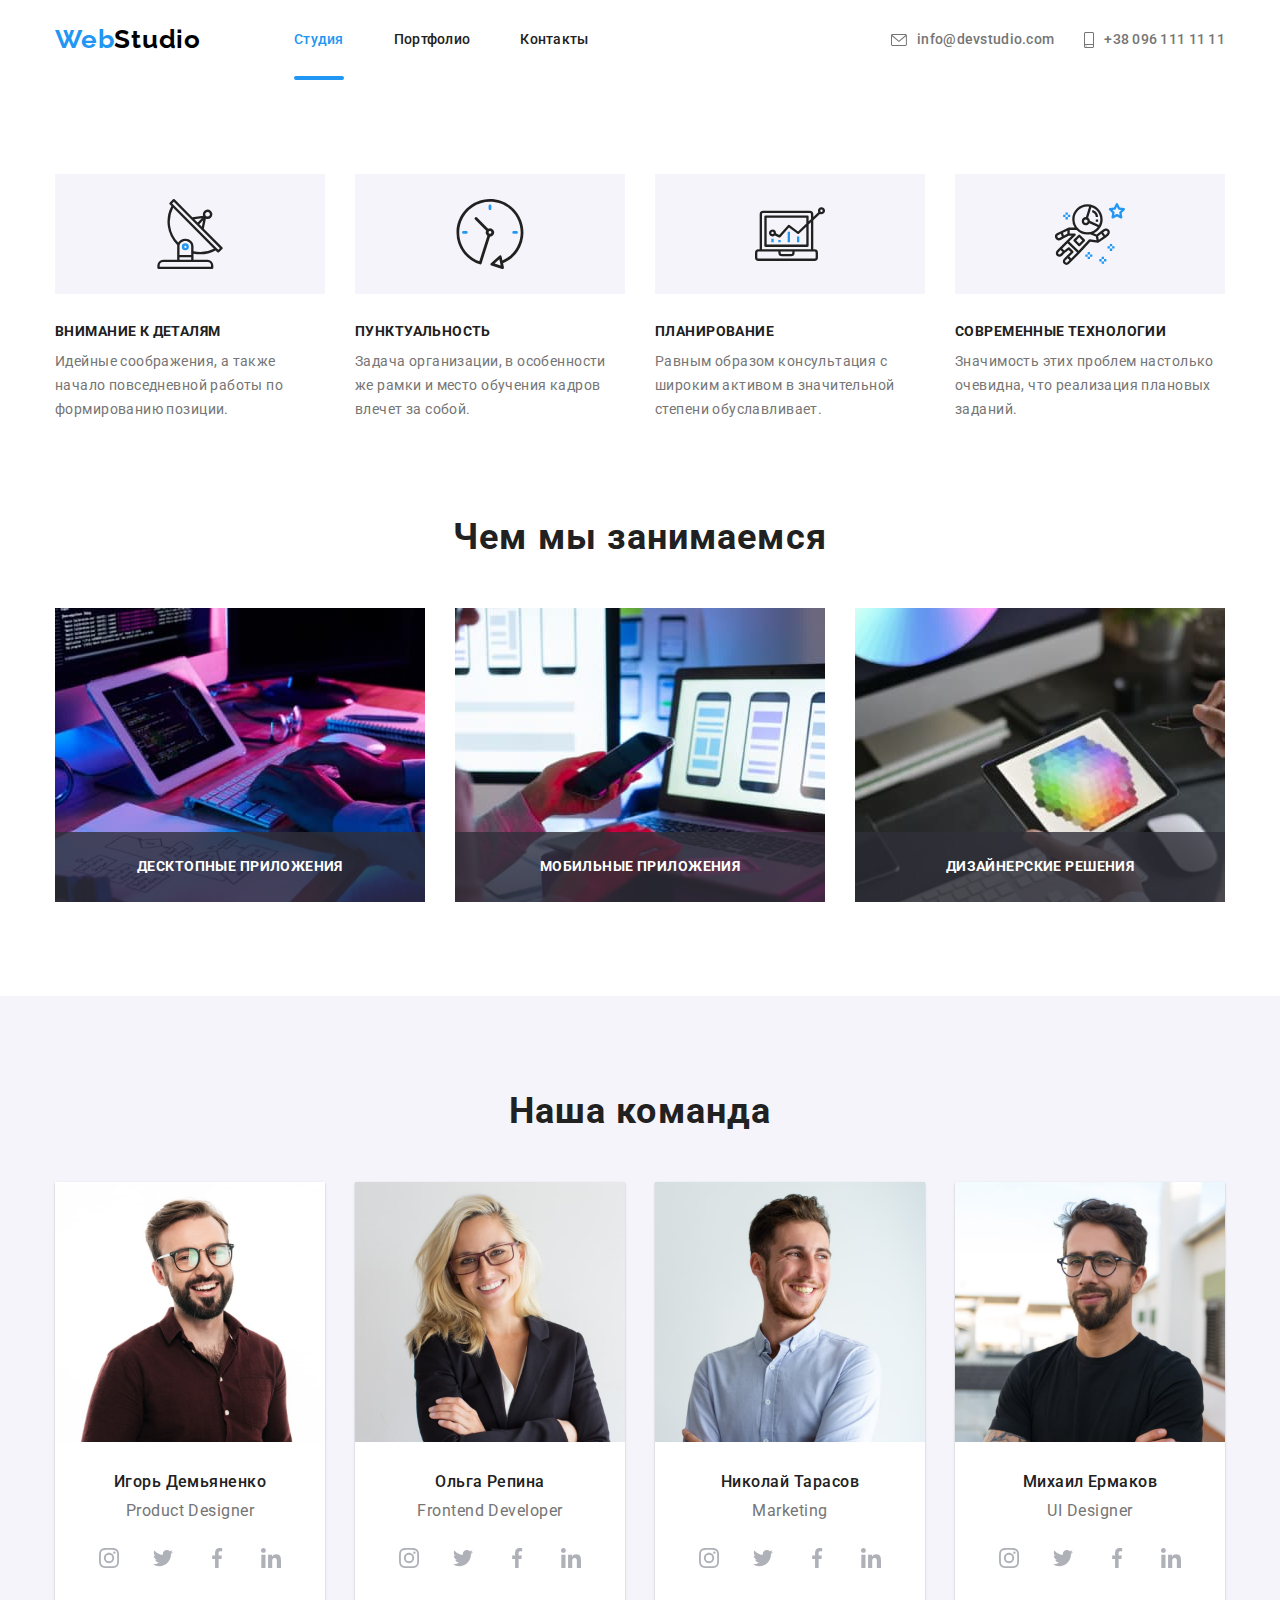
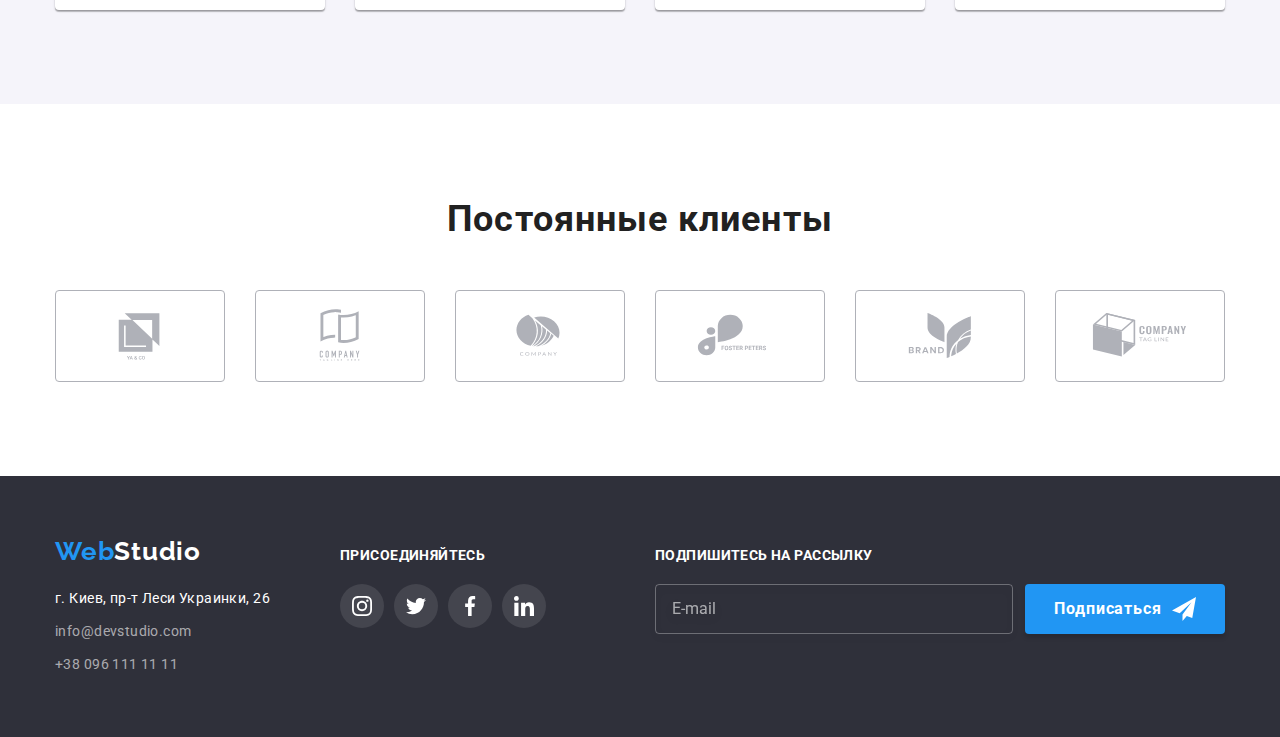
==== index.html @ 06e46ac7 "Створює адаптивну версту для секції portfolio" ====
<!DOCTYPE html>
<html lang="ru">
	<head>
		<meta charset="UTF-8" />
		<meta http-equiv="X-UA-Compatible" content="IE=edge" />
		<meta name="viewport" content="width=device-width, initial-scale=1.0" />
		<title lang="en">Web Studio</title>
		<!-- Fonts -->
		<link rel="preconnect" href="https://fonts.googleapis.com" />
		<link rel="preconnect" href="https://fonts.gstatic.com" crossorigin />
		<link
			href="https://fonts.googleapis.com/css2?family=Raleway:wght@700&family=Roboto:wght@400;500;700;900&display=swap"
			rel="stylesheet"
		/>
		<!-- Modern-normalize-->
		<link
			rel="stylesheet"
			href="https://cdnjs.cloudflare.com/ajax/libs/modern-normalize/1.1.0/modern-normalize.min.css"
		/>
		<!-- Styles -->
		<link rel="stylesheet" href="./css/styles.css" />
		<link rel="stylesheet" href="./css/main.min.css" />
	</head>

	<body>
		<!--Cекція хедер-->
		<header class="header">
			<div class="header__container container">
				<nav class="nav">
					<a class="header__logo logo link" lang="en" href="./index.html"
						>Web<span class="logo__logo-part">Studio</span></a
					>

					<ul class="nav__list list">
						<li class="nav__item"><a class="nav__link link nav__link--current" href="./index.html">Студия</a></li>
						<li class="nav__item"><a class="nav__link link" href="./portfolio.html">Портфолио</a></li>
						<li class="nav__item"><a class="nav__link link" href="#">Контакты</a></li>
					</ul>
				</nav>

				<ul class="header__contact contact list">
					<li class="contact__item">
						<a class="contact__link link" href="mailto:info@devstudio.com">
							<svg class="contact__icon" width="16px" height="12px">
								<use href="./images/icons.svg#envelope"></use>
							</svg>
							info@devstudio.com</a
						>
					</li>
					<li class="contact__item"
						><a class="contact__link link" href="tel:+380961111111">
							<svg class="contact__icon" width="10px" height="16px">
								<use href="./images/icons.svg#smartphone"></use>
							</svg>
							+38 096 111 11 11</a
						></li
					>
				</ul>
			</div>
		</header>

		<!--Cекція унікального контенту на сторінці-->
		<main>
			<!--Cекція герой-->
			<!-- <section class="hero">
				<div class="container">
					<h1 class="hero__title">
						Эффективные решения <br />
						для вашего бизнеса
					</h1>
					<button class="button button--interactive" type="button" data-modal-open>Заказать услугу</button>
				</div>
			</section> -->

			<!--Cекція переваги компанії-->
			<section class="benefits">
				<div class="container">
					<h2 class="visually-hidden">Преимущества компании</h2>
					<ul class="benefits__list list">
						<li class="benefits__item">
							<div class="benefits__pic">
								<svg class="benefits__icon" width="70px" height="70px">
									<use href="./images/icons.svg#antenna"></use>
								</svg>
							</div>
							<h3 class="benefits__subtitle subtitle">Внимание к деталям</h3>
							<p class="benefits__desc">
								Идейные соображения, а также начало повседневной работы по формированию позиции.
							</p>
						</li>
						<li class="benefits__item">
							<div class="benefits__pic">
								<svg class="benefits__icon" width="70px" height="70px">
									<use href="./images/icons.svg#clock"></use>
								</svg>
							</div>
							<h3 class="benefits__subtitle subtitle">Пунктуальность</h3>
							<p class="benefits__desc">
								Задача организации, в особенности же рамки и место обучения кадров влечет за собой.
							</p>
						</li>
						<li class="benefits__item">
							<div class="benefits__pic">
								<svg class="benefits__icon" width="70px" height="70px">
									<use href="./images/icons.svg#diagram"></use>
								</svg>
							</div>
							<h3 class="benefits__subtitle subtitle">Планирование</h3>
							<p class="benefits__desc">
								Равным образом консультация с широким активом в значительной степени обуславливает.
							</p>
						</li>
						<li class="benefits__item">
							<div class="benefits__pic">
								<svg class="benefits__icon" width="70px" height="70px">
									<use href="./images/icons.svg#astronaut"></use>
								</svg>
							</div>
							<h3 class="benefits__subtitle subtitle">Современные технологии</h3>
							<p class="benefits__desc">
								Значимость этих проблем настолько очевидна, что реализация плановых заданий.
							</p>
						</li>
					</ul>
				</div>
			</section>

			<!-- Ceкція work -->
			<section class="work">
				<div class="container">
					<h2 class="work__title">Чем мы занимаемся</h2>
					<ul class="work__list list">
						<li class="work__item">
							<img class="work__icon" src="./images/work-1.jpg" alt="Процесс написания кода" width="370" height="294" />
							<p class="work__subtitle subtitle subtitle--inverse subtitle--centered">Десктопные приложения</p>
						</li>
						<li class="work__item">
							<img
								class="work__icon"
								src="./images/work-2.jpg"
								alt="Работа с дизайном сайта для мобильной версии"
								width="370"
								height="294"
							/>
							<p class="work__subtitle subtitle subtitle--inverse subtitle--centered">Мобильные приложения</p>
						</li>
						<li class="work__item">
							<img class="work__icon" src="./images/work-3.jpg" alt="Работа с цветом" width="370" height="294" />
							<p class="work__subtitle subtitle subtitle--inverse subtitle--centered">Дизайнерские решения</p>
						</li>
					</ul>
				</div>
			</section>

			<!-- Ceкція team -->
			<section class="team">
				<div class="container">
					<h2 class="team__title">Наша команда</h2>
					<ul class="team__list card-set list">
						<li class="team__item card-set__item item">
							<img class="team__image" src="./images/team-1.jpg" alt="Игорь Демьяненко" width="270" height="260" />
							<div class="team__box">
								<h3 class="team__subtitle">Игорь Демьяненко</h3>
								<p class="team__position" lang="en">Product Designer</p>
								<ul class="socials list">
									<li class="socials__item">
										<a class="socials__link" href="#" aria-label="instagram-link">
											<svg class="socials__icon" width="20px" height="20px">
												<use href="./images/icons.svg#instagram"></use>
											</svg>
										</a>
									</li>
									<li class="socials__item"
										><a class="socials__link" href="#" aria-label="twitter-link">
											<svg class="socials__icon" width="20px" height="20px">
												<use href="./images/icons.svg#twitter"></use></svg
										></a>
									</li>
									<li class="socials__item">
										<a class="socials__link" href="#" aria-label="facebook-link"
											><svg class="socials__icon" width="20px" height="20px">
												<use href="./images/icons.svg#facebook"></use></svg
										></a>
									</li>
									<li class="socials__item">
										<a class="socials__link" href="#" aria-label="linkedin-link"
											><svg class="socials__icon" width="20px" height="20px">
												<use href="./images/icons.svg#linkedin"></use></svg
										></a>
									</li>
								</ul>
							</div>
						</li>
						<li class="team__item card-set__item item">
							<img class="team__image" src="./images/team-2.jpg" alt="Ольга Репина" width="270" height="260" />
							<div class="team__box">
								<h3 class="team__subtitle">Ольга Репина</h3>
								<p class="team__position" lang="en">Frontend Developer</p>
								<ul class="socials list">
									<li class="socials__item">
										<a class="socials__link" href="#" aria-label="instagram-link">
											<svg class="socials__icon" width="20px" height="20px">
												<use href="./images/icons.svg#instagram"></use>
											</svg>
										</a>
									</li>
									<li class="socials__item"
										><a class="socials__link" href="#" aria-label="twitter-link">
											<svg class="socials__icon" width="20px" height="20px">
												<use href="./images/icons.svg#twitter"></use></svg
										></a>
									</li>
									<li class="socials__item">
										<a class="socials__link" href="#" aria-label="facebook-link"
											><svg class="socials__icon" width="20px" height="20px">
												<use href="./images/icons.svg#facebook"></use></svg
										></a>
									</li>
									<li class="socials__item">
										<a class="socials__link" href="#" aria-label="linkedin-link"
											><svg class="socials__icon" width="20px" height="20px">
												<use href="./images/icons.svg#linkedin"></use></svg
										></a>
									</li>
								</ul>
							</div>
						</li>
						<li class="team__item card-set__item item">
							<img class="team__image" src="./images/team-3.jpg" alt="Николай Тарасов" width="270" height="260" />
							<div class="team__box">
								<h3 class="team__subtitle">Николай Тарасов</h3>
								<p class="team__position" lang="en">Marketing</p>
								<ul class="socials list">
									<li class="socials__item">
										<a class="socials__link" href="#" aria-label="instagram-link">
											<svg class="socials__icon" width="20px" height="20px">
												<use href="./images/icons.svg#instagram"></use>
											</svg>
										</a>
									</li>
									<li class="socials__item"
										><a class="socials__link" href="#" aria-label="twitter-link">
											<svg class="socials__icon" width="20px" height="20px">
												<use href="./images/icons.svg#twitter"></use></svg
										></a>
									</li>
									<li class="socials__item">
										<a class="socials__link" href="#" aria-label="facebook-link"
											><svg class="socials__icon" width="20px" height="20px">
												<use href="./images/icons.svg#facebook"></use></svg
										></a>
									</li>
									<li class="socials__item">
										<a class="socials__link" href="#" aria-label="linkedin-link"
											><svg class="socials__icon" width="20px" height="20px">
												<use href="./images/icons.svg#linkedin"></use></svg
										></a>
									</li>
								</ul>
							</div>
						</li>
						<li class="team__item card-set__item item">
							<img class="team__image" src="./images/team-4.jpg" alt="Михаил Ермаков" width="270" height="260" />
							<div class="team__box">
								<h3 class="team__subtitle">Михаил Ермаков</h3>
								<p class="team__position" lang="en">UI Designer</p>
								<ul class="socials list">
									<li class="socials__item">
										<a class="socials__link" href="#" aria-label="instagram-link">
											<svg class="socials__icon" width="20px" height="20px">
												<use href="./images/icons.svg#instagram"></use>
											</svg>
										</a>
									</li>
									<li class="socials__item"
										><a class="socials__link" href="#" aria-label="twitter-link">
											<svg class="socials__icon" width="20px" height="20px">
												<use href="./images/icons.svg#twitter"></use></svg
										></a>
									</li>
									<li class="socials__item">
										<a class="socials__link" href="#" aria-label="facebook-link"
											><svg class="socials__icon" width="20px" height="20px">
												<use href="./images/icons.svg#facebook"></use></svg
										></a>
									</li>
									<li class="socials__item">
										<a class="socials__link" href="#" aria-label="linkedin-link"
											><svg class="socials__icon" width="20px" height="20px">
												<use href="./images/icons.svg#linkedin"></use></svg
										></a>
									</li>
								</ul>
							</div>
						</li>
					</ul>
				</div>
			</section>

			<!-- Секція clients -->
			<section class="clients">
				<div class="container">
					<h2 class="clients__title">Постоянные клиенты</h2>
					<ul class="clients__list card-set list">
						<li class="clients__item card-set__item item"
							><a class="clients__link link" href="#"
								><svg class="clients__icon" width="106px" height="60px">
									<use href="./images/icons.svg#logo-1"></use></svg></a
						></li>
						<li class="clients__item card-set__item item"
							><a class="clients__link link" href="#"
								><svg class="clients__icon" width="106px" height="60px">
									<use href="./images/icons.svg#logo-2"></use></svg></a
						></li>
						<li class="clients__item card-set__item item"
							><a class="clients__link link" href="#"
								><svg class="clients__icon" width="106px" height="60px">
									<use href="./images/icons.svg#logo-3"></use></svg></a
						></li>
						<li class="clients__item card-set__item item"
							><a class="clients__link link" href="#"
								><svg class="clients__icon" width="106px" height="60px">
									<use href="./images/icons.svg#logo-4"></use></svg></a
						></li>
						<li class="clients__item card-set__item item"
							><a class="clients__link link" href="#"
								><svg class="clients__icon" width="106px" height="60px">
									<use href="./images/icons.svg#logo-5"></use></svg></a
						></li>
						<li class="clients__item card-set__item item"
							><a class="clients__link link" href="#"
								><svg class="clients__icon" width="106px" height="60px">
									<use href="./images/icons.svg#logo-6"></use></svg></a
						></li>
					</ul>
				</div>
			</section>
		</main>

		<!-- Cекція футер-->
		<footer class="footer">
			<div class="footer__container container">
				<div class="footer__wrapper">
					<div class="fotter__adress-block">
						<a class="footer__logo logo link" lang="en" href="./index.html"
							>Web<span class="logo__logo-part logo__logo-part--inverse">Studio</span></a
						>
						<address class="address">
							<ul class="address__list list">
								<li class="address__item">
									<a
										class="address__link address__link--lighter-color link"
										href="https://goo.gl/maps/EDcTi23JJFDcdNwB6"
										target="_blank"
										rel="noopener norefferer "
									>
										г. Киев, пр-т Леси Украинки, 26
									</a>
								</li>
								<li class="address__item">
									<a class="address__link link" href="mailto:info@devstudio.com">info@devstudio.com</a>
								</li>
								<li class="address__item">
									<a class="address__link link" href="tel:+380961111111">+38 096 111 11 11</a>
								</li>
							</ul>
						</address>
					</div>
					<div class="footer__socials-block">
						<strong class="footer__subtitle subtitle subtitle--inverse">Присоединяйтесь</strong>
						<ul class="socials list">
							<li class="socials__item">
								<a class="socials__link socials__link--dark-theme" href="#" aria-label="instagram-link">
									<svg class="socials__icon" width="20px" height="20px">
										<use href="./images/icons.svg#instagram"></use>
									</svg>
								</a>
							</li>
							<li class="socials__item">
								<a class="socials__link socials__link--dark-theme" href="#" aria-label="twitter-link">
									<svg class="socials__icon" width="20px" height="20px">
										<use href="./images/icons.svg#twitter"></use></svg
								></a>
							</li>
							<li class="socials__item">
								<a class="socials__link socials__link--dark-theme" href="#" aria-label="facebook-link"
									><svg class="socials__icon" width="20px" height="20px">
										<use href="./images/icons.svg#facebook"></use></svg
								></a>
							</li>
							<li class="socials__item">
								<a class="socials__link socials__link--dark-theme" href="#" aria-label="linkedin-link"
									><svg class="socials__icon" width="20px" height="20px">
										<use href="./images/icons.svg#linkedin"></use></svg
								></a>
							</li>
						</ul> </div
				></div>
				<div class="footer-form-feild">
					<strong class="footer__subtitle subtitle subtitle--inverse">Подпишитесь на рассылку</strong>

					<form class="footer-form" autocomplete="off">
						<input
							class="footer-form-input"
							type="email"
							name="mailing-email"
							id="mailing-email"
							placeholder="E-mail"
						/>
						<button class="button footer-btn" type="submit">
							Подписаться
							<svg class="footer-form-icon" width="24px" height="24px">
								<use href="./images/icons.svg#icon-send"></use>
							</svg>
						</button>
					</form>
				</div>
			</div>
		</footer>

		<!-- Модальне вікно -->
		<div class="backdrop is-hidden" data-modal>
			<div class="modal">
				<button class="modal__close-btn close-btn" type="button" data-modal-close>
					<svg class="close-btn__icon" width="18px" height="18px">
						<use href="./images/icons.svg#icon-close"></use>
					</svg>
				</button>
				<form class="modal-form" autocomplete="off">
					<p class="modal-form-subtitle">Оставьте свои данные, мы вам перезвоним</p>

					<label class="modal-form-label" for="user-name">Имя</label>
					<div class="modal-form-field">
						<input class="modal-form-input" type="text" name="name" id="user-name" required />
						<svg class="modal-form-icon" width="18px" height="18px">
							<use href="./images/icons.svg#person-black"></use>
						</svg>
					</div>

					<label class="modal-form-label" for="phone_number">Телефон</label>
					<div class="modal-form-field">
						<input class="modal-form-input" type="tel" name="tel" id="phone_number" required />
						<svg class="modal-form-icon" width="20px" height="20px">
							<use href="./images/icons.svg#phone-black"></use></svg
					></div>

					<label class="modal-form-label" for="user-email">Почта</label>
					<div class="modal-form-field">
						<input class="modal-form-input" type="email" name="email" id="user-email" required />
						<svg class="modal-form-icon" width="18px" height="18px">
							<use href="./images/icons.svg#email-black"></use></svg
					></div>

					<label class="modal-form-label" for="user-coment">Комментарий</label>
					<textarea class="modal-form-textarea" name="coment" id="user-coment" placeholder="Введите текст"></textarea>

					<label class="modal-form-checkbox">
						<input class="modal-agreement-input visually-hidden" type="checkbox" name="user-agreement" required />
						<span class="modal-agreement-wrapper">
							<svg class="modal-agreement-icon" width="16px" height="15px">
								<use href="./images/icons.svg#icon-check"></use>
							</svg>
						</span>
						<span class="modal-agreement-text"
							>Соглашаюсь с рассылкой и принимаю
							<span class="modal-agreement-contract">Условия договора </span>
						</span>
					</label>

					<button class="button modal-submit-btn" type="submit">Отправить</button>
				</form>
			</div>
		</div>
		<script src="./js/modal.js"></script>
	</body>
</html>
---- css/styles.css ----

---- css/main.min.css ----
:root{--primary-text-color: #212121;--desc-text-color: #757575;--accent-color: #2196f3;--light-text-color: #ffffff;--address-text-color: rgba(255, 255, 255, 0.6);--logo-dark-color: #000000;--hover-btn-color: #188ce8;--main-background-color: #ffffff;--primary-background-color: #2f303a;--secondary-background-color: #f5f4fa;--primary-icon-color: #afb1b8;--primary-font-family: "Roboto", sans-serif;--secondary-font-family: "Raleway", sans-serif;--primary-font-size: 14px;--primary-letter-spacing: 0.03em;--items: 3;--indent: 30px;--transition-color: color 250ms cubic-bezier(0.4, 0, 0.2, 1);--transition-background-color: background-color 250ms cubic-bezier(0.4, 0, 0.2, 1);--anim-fast: 250ms cubic-bezier(0.4, 0, 0.2, 1)}.visually-hidden{position:absolute;width:1px;height:1px;margin:-1px;border:0;padding:0;white-space:nowrap;-webkit-clip-path:inset(100%);clip-path:inset(100%);clip:rect(0 0 0 0);overflow:hidden}body{background-color:var(--main-background-color);color:var(--primary-text-color);font-family:var(--primary-font-family);font-size:var(--primary-font-size);letter-spacing:var(--primary-letter-spacing)}h1,h2,h3,h4,p{margin:0}img{display:block;width:100%;height:auto}.list{padding:0;margin:0;list-style:none}.link{text-decoration:none}.card-set{display:-webkit-box;display:-ms-flexbox;display:flex;-ms-flex-wrap:wrap;flex-wrap:wrap;gap:var(--indent)}.card-set__item{-ms-flex-preferred-size:calc((100% - var(--indent)*(var(--items) - 1))/var(--items));flex-basis:calc((100% - var(--indent)*(var(--items) - 1))/var(--items))}.container{width:100%;padding-left:15px;padding-right:15px;margin-left:auto;margin-right:auto}@media screen and (min-width: 480px){.container{max-width:480px}}@media screen and (min-width: 768px){.container{max-width:768px}}@media screen and (min-width: 1200px){.container{max-width:1200px}}.button{display:-webkit-box;display:-ms-flexbox;display:flex;min-width:200px;min-height:50px;margin-left:auto;margin-right:auto;padding:0;-webkit-box-pack:center;-ms-flex-pack:center;justify-content:center;-webkit-box-align:center;-ms-flex-align:center;align-items:center;color:var(--light-text-color);background-color:var(--accent-color);font-family:inherit;font-weight:700;font-size:16px;line-height:1.88;text-align:center;letter-spacing:.06em;border:none;-webkit-box-shadow:0px 4px 4px rgba(0,0,0,.15);box-shadow:0px 4px 4px rgba(0,0,0,.15);border-radius:4px;cursor:pointer}.button--interactive{-webkit-transition:var(--transition-background-color);transition:var(--transition-background-color)}.button--interactive:hover,.button--interactive:focus{background-color:var(--hover-btn-color)}.subtitle{font-size:var(---primary-font-size);font-weight:700;line-height:1.14;letter-spacing:var(--primary-letter-spacing);text-transform:uppercase}.subtitle--inverse{color:var(--light-text-color)}.subtitle--centered{text-align:center}.logo{color:var(--accent-color);font-family:var(--secondary-font-family);font-weight:700;font-size:26px;line-height:1.19;letter-spacing:var(--primary-letter-spacing)}.logo__logo-part{color:var(--logo-dark-color)}.logo__logo-part--inverse{color:var(--light-text-color)}.socials{display:-webkit-box;display:-ms-flexbox;display:flex;-webkit-box-pack:center;-ms-flex-pack:center;justify-content:center}.socials__item:not(:last-child){margin-right:10px}.socials__item{width:44px;height:44px}.socials__link{display:-webkit-box;display:-ms-flexbox;display:flex;width:100%;height:100%;-webkit-box-align:center;-ms-flex-align:center;align-items:center;-webkit-box-pack:center;-ms-flex-pack:center;justify-content:center;color:var(--primary-icon-color);border-radius:50%;-webkit-transition:var(--transition-color),var(--transition-background-color);transition:var(--transition-color),var(--transition-background-color)}.socials__icon{fill:currentColor}.socials__link:hover,.socials__link:focus{background-color:var(--accent-color);color:var(--light-text-color)}.socials__link--dark-theme{color:var(--light-text-color);background:rgba(255,255,255,.1);-webkit-transition:var(--transition-background-color);transition:var(--transition-background-color)}.contact__item:not(:last-child){margin-right:30px}.contact__link{display:-webkit-box;display:-ms-flexbox;display:flex;padding-top:32px;padding-bottom:32px;-webkit-box-align:center;-ms-flex-align:center;align-items:center;color:var(--desc-text-color);font-weight:500;line-height:1.14;letter-spacing:.02em;-webkit-transition:var(--transition-color);transition:var(--transition-color)}.contact__link:hover,.contact__link :focus{color:var(--accent-color)}.contact__icon{margin-right:10px;fill:currentColor}.contact__item:not(:last-child){margin-right:30px}.contact__link{display:-webkit-box;display:-ms-flexbox;display:flex;padding-top:32px;padding-bottom:32px;-webkit-box-align:center;-ms-flex-align:center;align-items:center;color:var(--desc-text-color);font-weight:500;line-height:1.14;letter-spacing:.02em;-webkit-transition:var(--transition-color);transition:var(--transition-color)}.contact__link:hover,.contact__link :focus{color:var(--accent-color)}.contact__icon{margin-right:10px;fill:currentColor}.address__link{color:var(--address-text-color)}.address__link--lighter-color{color:var(--light-text-color)}.address__item:not(:last-child){margin-bottom:9px}.address__link{font-style:normal;line-height:1.71;letter-spacing:var(--primary-letter-spacing);-webkit-transition:var(--transition-color);transition:var(--transition-color)}.address__link:hover,.address__link:focus{color:var(--accent-color)}.close-btn{display:-webkit-box;display:-ms-flexbox;display:flex;-webkit-box-align:center;-ms-flex-align:center;align-items:center;-webkit-box-pack:center;-ms-flex-pack:center;justify-content:center;width:30px;height:30px;padding:0;fill:currentColor;background:#fff;border:1px solid rgba(0,0,0,.1);border-radius:50%;cursor:pointer;-webkit-transition:var(--transition-color);transition:var(--transition-color)}.btn-list__item:not(:last-child){margin-right:8px}@media screen and (max-width: 767px){.btn-list__item:nth-child(-n+3){margin-bottom:15px}}.secondary-btn{padding:6px 22px;font-family:inherit;font-weight:500;font-size:16px;line-height:1.62;text-align:center;letter-spacing:var(--primary-letter-spacing);border:none;background-color:var(--secondary-background-color);border-radius:4px;-webkit-transition:var(--transition-color),var(--transition-background-color),-webkit-box-shadow var(--anim-fast);transition:var(--transition-color),var(--transition-background-color),-webkit-box-shadow var(--anim-fast);transition:var(--transition-color),var(--transition-background-color),box-shadow var(--anim-fast);transition:var(--transition-color),var(--transition-background-color),box-shadow var(--anim-fast),-webkit-box-shadow var(--anim-fast)}.secondary-btn--current,.secondary-btn:hover,.secondary-btn:focus{color:var(--light-text-color);background-color:var(--accent-color);-webkit-box-shadow:0px 3px 1px rgba(0,0,0,.1),0px 1px 2px rgba(0,0,0,.08),0px 2px 2px rgba(0,0,0,.12);box-shadow:0px 3px 1px rgba(0,0,0,.1),0px 1px 2px rgba(0,0,0,.08),0px 2px 2px rgba(0,0,0,.12)}.secondary-btn:hover,.secondary-btn:focus{cursor:pointer}.overlay{position:absolute;display:-webkit-box;display:-ms-flexbox;display:flex;-webkit-box-pack:center;-ms-flex-pack:center;justify-content:center;-webkit-box-align:center;-ms-flex-align:center;align-items:center;top:0;left:0;width:100%;height:100%;font-size:18px;line-height:1.56;color:var(--light-text-color);background:rgba(33,150,243,.9);-webkit-transition:-webkit-transform var(--anim-fast);transition:-webkit-transform var(--anim-fast);transition:transform var(--anim-fast);transition:transform var(--anim-fast), -webkit-transform var(--anim-fast);-webkit-transform:translateY(100%);transform:translateY(100%);overflow:hidden}.overlay__text{width:402px}@media screen and (min-width: 768px){.overlay__text{width:306px}}@media screen and (min-width: 1200px){.overlay__text{width:322px}}.portfolio__link:hover .overlay,.portfolio__link:focus .overlay{-webkit-transform:none;transform:none}.header__container{display:-webkit-box;display:-ms-flexbox;display:flex}.header__logo{margin-right:93px;padding-top:24px;padding-bottom:25px}.header__contact{display:-webkit-box;display:-ms-flexbox;display:flex;margin-left:auto;-webkit-box-align:center;-ms-flex-align:center;align-items:center}.nav{display:-webkit-box;display:-ms-flexbox;display:flex;-webkit-box-align:center;-ms-flex-align:center;align-items:center}.nav__list{display:-webkit-box;display:-ms-flexbox;display:flex}.nav__item:not(:last-child){margin-right:50px}.nav__link{display:block;padding-top:32px;padding-bottom:0px;color:inherit;font-weight:500;line-height:1.14;letter-spacing:.02em;-webkit-transition:var(--transition-color);transition:var(--transition-color)}.nav__link--current,.nav__link:hover,.nav__link:focus{color:var(--accent-color)}.nav__link--current::after{content:"";display:block;width:100%;height:4px;margin-top:28px;background-color:var(--accent-color);border-radius:2px}.hero{padding-top:200px;padding-bottom:200px;margin-left:auto;margin-right:auto;max-width:1600px;height:600px;background-color:var(--primary-background-color);background-image:-webkit-gradient(linear, left top, left bottom, from(rgba(47, 48, 58, 0.4)), to(rgba(47, 48, 58, 0.4))),url(../images/hero-img.jpg);background-image:linear-gradient(rgba(47, 48, 58, 0.4), rgba(47, 48, 58, 0.4)),url(../images/hero-img.jpg);background-repeat:no-repeat;background-position:center;background-size:cover}.hero__title{margin-bottom:30px;color:var(--light-text-color);font-weight:900;font-size:44px;line-height:1.36;text-align:center;letter-spacing:.06em;text-transform:uppercase}.benefits{padding-top:60px;padding-bottom:60px}@media screen and (min-width: 1200px){.benefits{padding-top:94px;padding-bottom:94px}}@media screen and (min-width: 768px){.benefits__list{display:-webkit-box;display:-ms-flexbox;display:flex;-ms-flex-wrap:wrap;flex-wrap:wrap;gap:30px}}@media screen and (min-width: 1200px){.benefits__list{-ms-flex-wrap:nowrap;flex-wrap:nowrap}}.benefits__item{width:100%}@media screen and (min-width: 768px){.benefits__item{-ms-flex-preferred-size:calc((100% - 30px)/2);flex-basis:calc((100% - 30px)/2)}}@media screen and (min-width: 1200px){.benefits__item{width:calc((100% - 30px)/3)}}@media screen and (max-width: 767px){.benefits__item:not(:last-child){margin-bottom:30px}}.benefits__pic{display:-webkit-box;display:-ms-flexbox;display:flex;margin-bottom:30px;-webkit-box-pack:center;-ms-flex-pack:center;justify-content:center;-webkit-box-align:center;-ms-flex-align:center;align-items:center;height:120px;background-color:var(--secondary-background-color)}.benefits__subtitle{margin-bottom:10px;text-align:center}@media screen and (min-width: 768px){.benefits__subtitle{text-align:left}}.benefits__desc{color:var(--desc-text-color);line-height:1.71;letter-spacing:var(--primary-letter-spacing);text-align:left}.work{padding-top:94px;padding-bottom:94px;padding-top:0}@media screen and (max-width: 1199px){.work{display:none}}.work__title{font-size:28px;line-height:1.18;text-align:center;letter-spacing:var(--primary-letter-spacing);margin-bottom:30px}@media screen and (min-width: 1200px){.work__title{font-size:36px;line-height:1.17;text-align:center;letter-spacing:var(--primary-letter-spacing);margin-bottom:50px}}.work__list{display:-webkit-box;display:-ms-flexbox;display:flex}.work__item:not(:last-child){margin-right:30px}.work__item{position:relative}.work__subtitle{position:absolute;display:-webkit-box;display:-ms-flexbox;display:flex;-webkit-box-pack:center;-ms-flex-pack:center;justify-content:center;bottom:0;-webkit-box-align:center;-ms-flex-align:center;align-items:center;width:100%;height:70px;background:rgba(47,48,58,.8)}.team{padding-top:60px;padding-bottom:60px;background-color:var(--secondary-background-color)}@media screen and (min-width: 1200px){.team{padding-top:94px;padding-bottom:94px}}.team__title{font-size:28px;line-height:1.18;text-align:center;letter-spacing:var(--primary-letter-spacing);margin-bottom:30px}@media screen and (min-width: 1200px){.team__title{font-size:36px;line-height:1.17;text-align:center;letter-spacing:var(--primary-letter-spacing);margin-bottom:50px}}.team__list{--items: 1}@media screen and (min-width: 768px){.team__list{--items: 2}}@media screen and (min-width: 1200px){.team__list{--items: 4}}.team__item{background-color:var(--main-background-color);-webkit-box-shadow:0px 1px 3px rgba(0,0,0,.12),0px 1px 1px rgba(0,0,0,.14),0px 2px 1px rgba(0,0,0,.2);box-shadow:0px 1px 3px rgba(0,0,0,.12),0px 1px 1px rgba(0,0,0,.14),0px 2px 1px rgba(0,0,0,.2);border-radius:0px 0px 4px 4px}.team__box{padding-top:30px;padding-bottom:24px}@media screen and (min-width: 1200px){.team__box{padding-bottom:30px}}.team__subtitle,.team__position{font-size:16px;line-height:1.19;text-align:center;letter-spacing:.03em}.team__subtitle{margin-bottom:10px;font-weight:500}.team__position{margin-bottom:16px;color:var(--desc-text-color)}.clients{padding-top:60px;padding-bottom:60px}@media screen and (min-width: 1200px){.clients{padding-top:94px;padding-bottom:94px}}.clients__title{font-size:28px;line-height:1.18;text-align:center;letter-spacing:var(--primary-letter-spacing);margin-bottom:30px}@media screen and (min-width: 1200px){.clients__title{font-size:36px;line-height:1.17;text-align:center;letter-spacing:var(--primary-letter-spacing);margin-bottom:50px}}.clients__list{--items: 2}@media screen and (min-width: 768px){.clients__list{--items: 3}}@media screen and (min-width: 1200px){.clients__list{--items: 6}}.clients__link{display:-webkit-box;display:-ms-flexbox;display:flex;-webkit-box-pack:center;-ms-flex-pack:center;justify-content:center;-webkit-box-align:center;-ms-flex-align:center;align-items:center;height:92px;color:var(--primary-icon-color);border:1px solid var(--primary-icon-color);border-radius:4px;-webkit-transition:var(--transition-color),border-color var(--anim-fast);transition:var(--transition-color),border-color var(--anim-fast)}.clients__link:hover,.clients__link:focus{color:var(--accent-color);border-color:var(--accent-color)}.clients__icon{fill:currentColor}.footer{padding-top:60px;padding-bottom:60px;background-color:var(--primary-background-color)}@media screen and (min-width: 768px){.footer__wrapper{display:-webkit-box;display:-ms-flexbox;display:flex;-ms-flex-pack:distribute;justify-content:space-around;-webkit-box-align:baseline;-ms-flex-align:baseline;align-items:baseline}}.footer__logo{display:inline-block;margin-bottom:20px}@media screen and (max-width: 1199px){.fotter__adress-block{text-align:center;margin-bottom:60px}}@media screen and (min-width: 1200px){.footer__container{display:-webkit-box;display:-ms-flexbox;display:flex;-webkit-box-align:baseline;-ms-flex-align:baseline;align-items:baseline}}@media screen and (max-width: 1199px){.footer__socials-block{text-align:center;margin-bottom:60px}}@media screen and (min-width: 1200px){.footer__socials-block{margin-left:70px}}.footer__subtitle{display:block;margin-bottom:20px}@media screen and (max-width: 1199px){.footer-form-feild{text-align:center}}@media screen and (min-width: 1200px){.footer-form-feild{margin-left:auto}}@media screen and (min-width: 1200px){.footer-form{position:relative;display:-webkit-box;display:-ms-flexbox;display:flex}}.footer-form-input{padding:15px 16px;width:100%;max-width:450px;height:50px;background-color:rgba(0,0,0,0);border:1px solid rgba(255,255,255,.3);-webkit-filter:drop-shadow(0px 4px 4px rgba(0, 0, 0, 0.15));filter:drop-shadow(0px 4px 4px rgba(0, 0, 0, 0.15));border-radius:4px;color:var(--light-text-color)}@media screen and (max-width: 1199px){.footer-form-input{margin-bottom:20px}}@media screen and (min-width: 1200px){.footer-form-input{margin-right:12px;width:358px}}.footer-form-input::-webkit-input-placeholder{font-size:16px;line-height:1.25;color:var(--address-text-color)}.footer-form-input::-moz-placeholder{font-size:16px;line-height:1.25;color:var(--address-text-color)}.footer-form-input:-ms-input-placeholder{font-size:16px;line-height:1.25;color:var(--address-text-color)}.footer-form-input::-ms-input-placeholder{font-size:16px;line-height:1.25;color:var(--address-text-color)}.footer-form-input::placeholder{font-size:16px;line-height:1.25;color:var(--address-text-color)}.footer-form-icon{margin-left:10px;fill:currentColor}.backdrop{position:fixed;top:0;left:0;width:100%;height:100%;background:rgba(0,0,0,.2);opacity:1;visibility:visible;pointer-events:initial;-webkit-transition:opacity 500ms cubic-bezier(0.4, 0, 0.2, 1),visibility 500ms cubic-bezier(0.4, 0, 0.2, 1);transition:opacity 500ms cubic-bezier(0.4, 0, 0.2, 1),visibility 500ms cubic-bezier(0.4, 0, 0.2, 1)}.backdrop.is-hidden{opacity:0;visibility:hidden;pointer-events:none;-webkit-transform:scale(4) rotateZ(90deg);transform:scale(4) rotateZ(90deg);-webkit-transition:opacity 800ms cubic-bezier(0.4, 0, 0.2, 1),visibility 800ms cubic-bezier(0.4, 0, 0.2, 1),-webkit-transform 1600ms cubic-bezier(0.4, 0, 0.2, 1);transition:opacity 800ms cubic-bezier(0.4, 0, 0.2, 1),visibility 800ms cubic-bezier(0.4, 0, 0.2, 1),-webkit-transform 1600ms cubic-bezier(0.4, 0, 0.2, 1);transition:opacity 800ms cubic-bezier(0.4, 0, 0.2, 1),visibility 800ms cubic-bezier(0.4, 0, 0.2, 1),transform 1600ms cubic-bezier(0.4, 0, 0.2, 1);transition:opacity 800ms cubic-bezier(0.4, 0, 0.2, 1),visibility 800ms cubic-bezier(0.4, 0, 0.2, 1),transform 1600ms cubic-bezier(0.4, 0, 0.2, 1),-webkit-transform 1600ms cubic-bezier(0.4, 0, 0.2, 1)}.modal{position:absolute;top:50%;left:50%;-webkit-transform:translateX(-50%) translateY(-50%);transform:translateX(-50%) translateY(-50%);padding:40px;width:528px;height:581px;background:#fff;-webkit-box-shadow:0px 1px 3px rgba(0,0,0,.12),0px 1px 1px rgba(0,0,0,.14),0px 2px 1px rgba(0,0,0,.2);box-shadow:0px 1px 3px rgba(0,0,0,.12),0px 1px 1px rgba(0,0,0,.14),0px 2px 1px rgba(0,0,0,.2);border-radius:4px}.modal__close-btn{position:absolute;top:8px;right:8px}.modal-form-subtitle{display:block;margin-bottom:12px;font-weight:700;font-size:20px;line-height:23px;text-align:center}.modal-form-label{display:block;margin-bottom:4px;font-weight:400;font-size:12px;line-height:1,17;letter-spacing:.01em;color:var(--desc-text-color)}.modal-form-input,.modal-form-textarea{display:block;width:100%;border:1px solid rgba(33,33,33,.2);border-radius:4px}.modal-form-input{height:40px;padding:11px 12px 11px 42px;-webkit-transition:var(--transition-color),border-color var(--anim-fast);transition:var(--transition-color),border-color var(--anim-fast)}.modal-form-field{position:relative;margin-bottom:10px}.modal-form-icon{position:absolute;top:50%;left:12px;-webkit-transform:translateY(-50%);transform:translateY(-50%);fill:currentColor;-webkit-transition:var(--transition-color);transition:var(--transition-color)}.modal-form-textarea{margin-bottom:20px;padding:12px;height:120px;resize:none;-webkit-transition:var(--transition-color),border-color var(--anim-fast);transition:var(--transition-color),border-color var(--anim-fast)}.modal-close-btn:hover,.modal-close-btn:focus,.modal-form-field:focus-within{color:var(--accent-color)}.modal-form-input:focus,.modal-form-textarea:focus{color:#000;outline:rgba(0,0,0,0)}.modal-form-input:hover,.modal-form-textarea:hover,.modal-form-input:focus,.modal-form-textarea:focus{border-color:var(--accent-color)}.modal-form-textarea::-webkit-input-placeholder{font-size:12px;line-height:14px;letter-spacing:.01em;color:rgba(117,117,117,.5)}.modal-form-textarea::-moz-placeholder{font-size:12px;line-height:14px;letter-spacing:.01em;color:rgba(117,117,117,.5)}.modal-form-textarea:-ms-input-placeholder{font-size:12px;line-height:14px;letter-spacing:.01em;color:rgba(117,117,117,.5)}.modal-form-textarea::-ms-input-placeholder{font-size:12px;line-height:14px;letter-spacing:.01em;color:rgba(117,117,117,.5)}.modal-form-textarea::placeholder{font-size:12px;line-height:14px;letter-spacing:.01em;color:rgba(117,117,117,.5)}.modal-form-checkbox{display:-webkit-box;display:-ms-flexbox;display:flex;-webkit-box-align:center;-ms-flex-align:center;align-items:center;-webkit-box-pack:center;-ms-flex-pack:center;justify-content:center;margin-bottom:30px}.modal-agreement-wrapper{margin-right:9px}.modal-agreement-icon{fill:var(--light-text-color);border:2px solid var(--primary-text-color);border-radius:2px;-webkit-transition:var(--transition-background-color),border-color var(--anim-fast);transition:var(--transition-background-color),border-color var(--anim-fast)}.modal-agreement-input:checked+.modal-agreement-wrapper .modal-agreement-icon{background-color:var(--accent-color);border-color:var(--accent-color)}.modal-agreement-text{line-height:1.71;color:#757575;-webkit-user-select:none;-moz-user-select:none;-ms-user-select:none;user-select:none}.modal-agreement-contract{-webkit-text-decoration-line:underline;text-decoration-line:underline;color:#2196f3}.modal-submit-btn{-webkit-transition:var(--transition-background-color);transition:var(--transition-background-color)}.modal-submit-btn:hover,.modal-submit-btn:focus{background-color:var(--hover-btn-color)}.portfolio{padding-top:60px;padding-bottom:60px;border-top:1px solid #ececec}@media screen and (min-width: 1200px){.portfolio{padding-top:94px;padding-bottom:94px}}.portfolio__btn-list{display:-webkit-box;display:-ms-flexbox;display:flex;-ms-flex-wrap:wrap;flex-wrap:wrap;margin-bottom:40px}@media screen and (min-width: 768px){.portfolio__btn-list{-webkit-box-pack:center;-ms-flex-pack:center;justify-content:center;margin-bottom:30px}}@media screen and (min-width: 1200px){.portfolio__btn-list{-webkit-box-pack:center;-ms-flex-pack:center;justify-content:center;margin-bottom:50px}}.portfolio__card-set{--items: 1}@media screen and (min-width: 768px){.portfolio__card-set{--items: 2}}@media screen and (min-width: 1200px){.portfolio__card-set{--items: 3}}.portfolio__link{display:block;-webkit-transition:-webkit-box-shadow var(--anim-fast);transition:-webkit-box-shadow var(--anim-fast);transition:box-shadow var(--anim-fast);transition:box-shadow var(--anim-fast), -webkit-box-shadow var(--anim-fast)}.portfolio__link:hover,.portfolio__link:focus{-webkit-box-shadow:0px 1px 1px rgba(0,0,0,.12),0px 4px 4px rgba(0,0,0,.06),1px 4px 6px rgba(0,0,0,.16);box-shadow:0px 1px 1px rgba(0,0,0,.12),0px 4px 4px rgba(0,0,0,.06),1px 4px 6px rgba(0,0,0,.16)}.portfolio__thumb{position:relative;overflow:hidden}.portfolio__box{padding:20px 24px;border:1px solid #eee;border-top:none}@media screen and (min-width: 768px)and (max-width: 1199px){.portfolio__box{min-height:146px}}.portfolio__subtitle{margin-bottom:4px;color:var(--primary-text-color);font-size:18px;line-height:2;letter-spacing:.06em}.portfolio__desc{color:var(--desc-text-color);font-size:16px;line-height:1.88;letter-spacing:var(--primary-letter-spacing)}/*# sourceMappingURL=main.min.css.map */
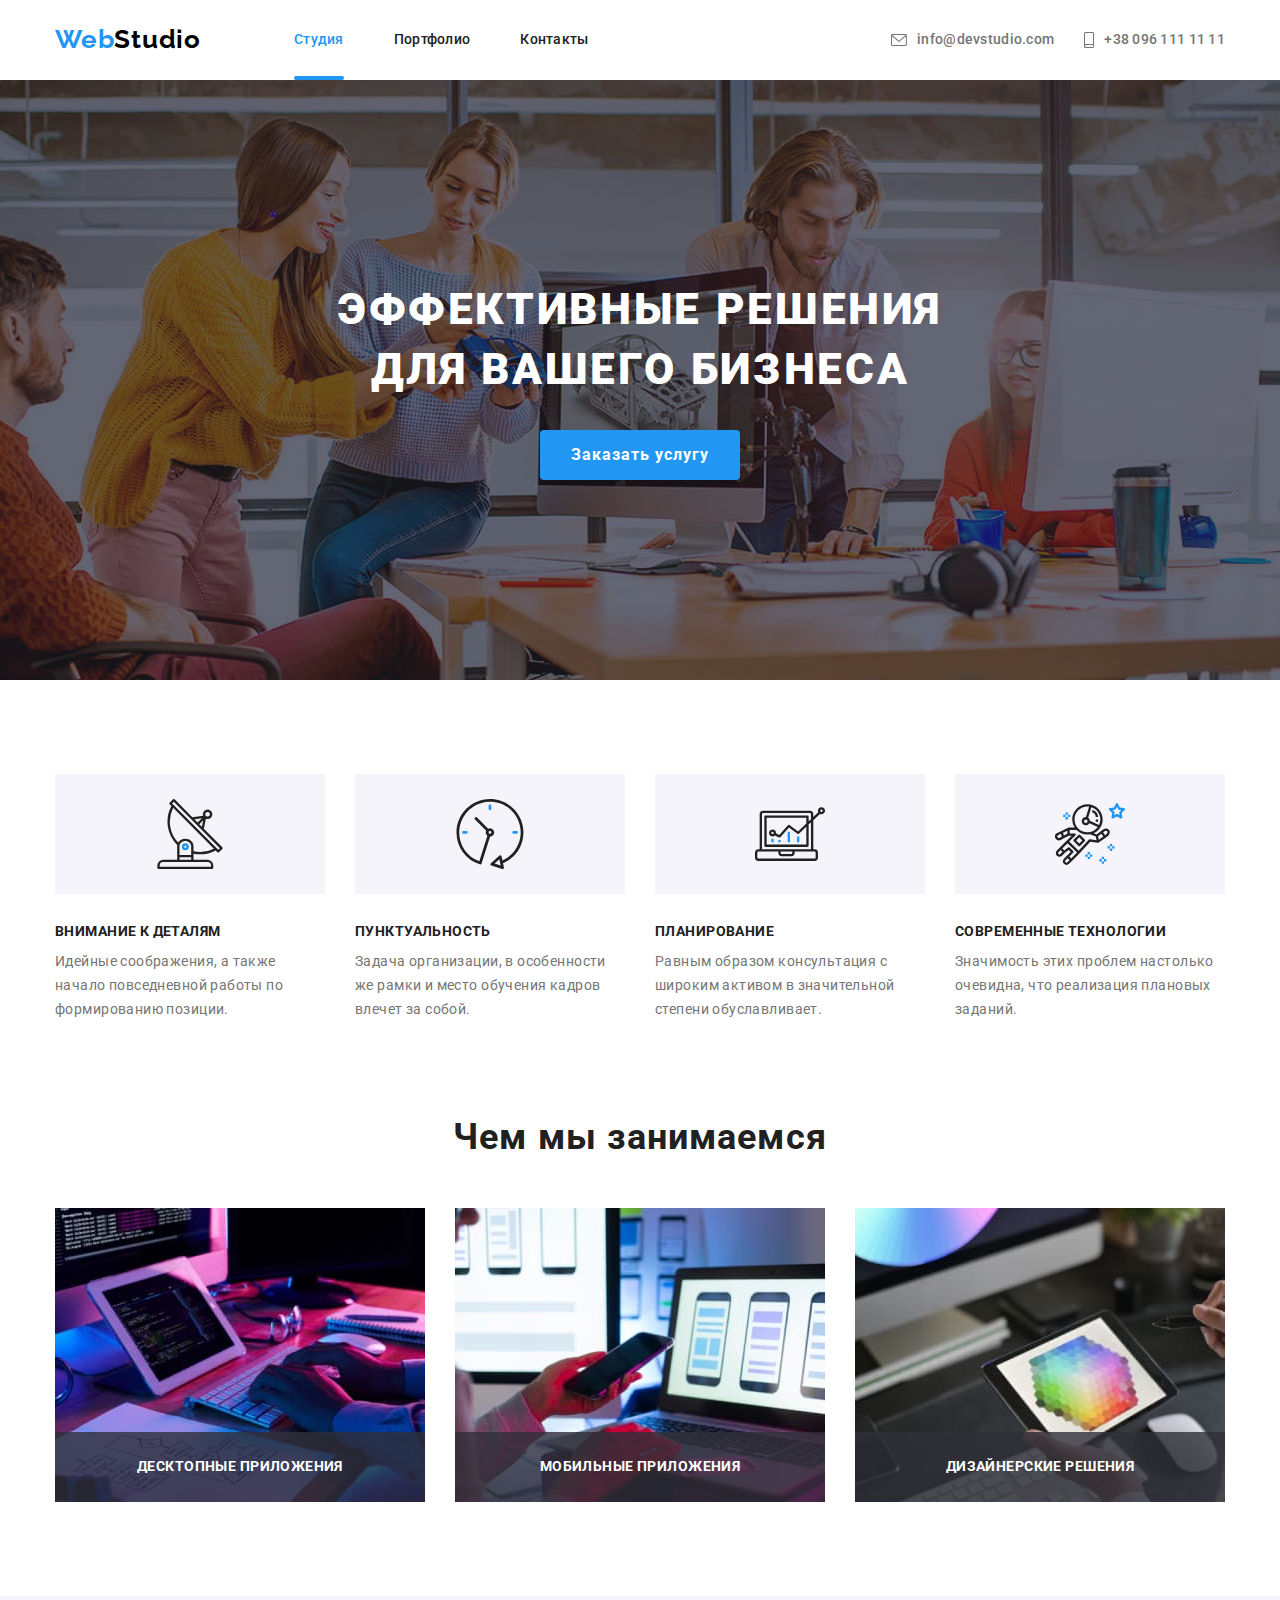
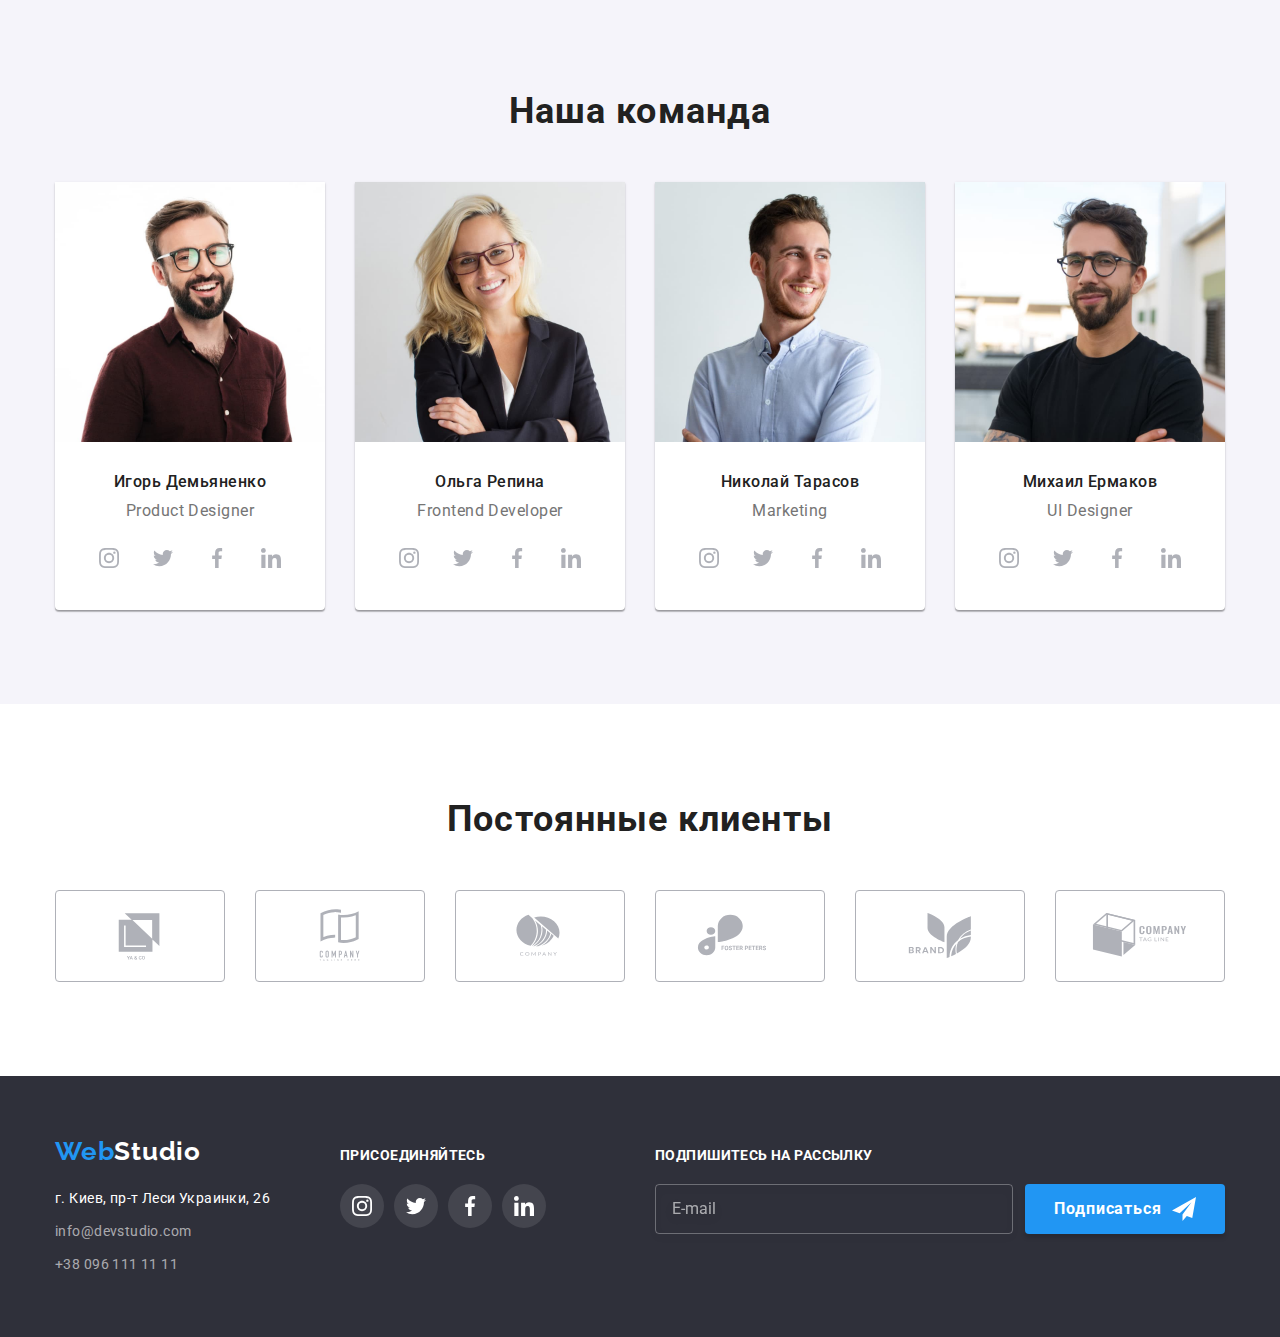
==== commit 037862fa: "Створює адаптивну версту для Modal window" ====
--- a/index.html
+++ b/index.html
@@ -62,7 +62,7 @@
 		<!--Cекція унікального контенту на сторінці-->
 		<main>
 			<!--Cекція герой-->
-			<!-- <section class="hero">
+			<section class="hero">
 				<div class="container">
 					<h1 class="hero__title">
 						Эффективные решения <br />
@@ -70,7 +70,7 @@
 					</h1>
 					<button class="button button--interactive" type="button" data-modal-open>Заказать услугу</button>
 				</div>
-			</section> -->
+			</section>
 
 			<!--Cекція переваги компанії-->
 			<section class="benefits">
--- a/css/main.min.css
+++ b/css/main.min.css
@@ -1 +1 @@
-:root{--primary-text-color: #212121;--desc-text-color: #757575;--accent-color: #2196f3;--light-text-color: #ffffff;--address-text-color: rgba(255, 255, 255, 0.6);--logo-dark-color: #000000;--hover-btn-color: #188ce8;--main-background-color: #ffffff;--primary-background-color: #2f303a;--secondary-background-color: #f5f4fa;--primary-icon-color: #afb1b8;--primary-font-family: "Roboto", sans-serif;--secondary-font-family: "Raleway", sans-serif;--primary-font-size: 14px;--primary-letter-spacing: 0.03em;--items: 3;--indent: 30px;--transition-color: color 250ms cubic-bezier(0.4, 0, 0.2, 1);--transition-background-color: background-color 250ms cubic-bezier(0.4, 0, 0.2, 1);--anim-fast: 250ms cubic-bezier(0.4, 0, 0.2, 1)}.visually-hidden{position:absolute;width:1px;height:1px;margin:-1px;border:0;padding:0;white-space:nowrap;-webkit-clip-path:inset(100%);clip-path:inset(100%);clip:rect(0 0 0 0);overflow:hidden}body{background-color:var(--main-background-color);color:var(--primary-text-color);font-family:var(--primary-font-family);font-size:var(--primary-font-size);letter-spacing:var(--primary-letter-spacing)}h1,h2,h3,h4,p{margin:0}img{display:block;width:100%;height:auto}.list{padding:0;margin:0;list-style:none}.link{text-decoration:none}.card-set{display:-webkit-box;display:-ms-flexbox;display:flex;-ms-flex-wrap:wrap;flex-wrap:wrap;gap:var(--indent)}.card-set__item{-ms-flex-preferred-size:calc((100% - var(--indent)*(var(--items) - 1))/var(--items));flex-basis:calc((100% - var(--indent)*(var(--items) - 1))/var(--items))}.container{width:100%;padding-left:15px;padding-right:15px;margin-left:auto;margin-right:auto}@media screen and (min-width: 480px){.container{max-width:480px}}@media screen and (min-width: 768px){.container{max-width:768px}}@media screen and (min-width: 1200px){.container{max-width:1200px}}.button{display:-webkit-box;display:-ms-flexbox;display:flex;min-width:200px;min-height:50px;margin-left:auto;margin-right:auto;padding:0;-webkit-box-pack:center;-ms-flex-pack:center;justify-content:center;-webkit-box-align:center;-ms-flex-align:center;align-items:center;color:var(--light-text-color);background-color:var(--accent-color);font-family:inherit;font-weight:700;font-size:16px;line-height:1.88;text-align:center;letter-spacing:.06em;border:none;-webkit-box-shadow:0px 4px 4px rgba(0,0,0,.15);box-shadow:0px 4px 4px rgba(0,0,0,.15);border-radius:4px;cursor:pointer}.button--interactive{-webkit-transition:var(--transition-background-color);transition:var(--transition-background-color)}.button--interactive:hover,.button--interactive:focus{background-color:var(--hover-btn-color)}.subtitle{font-size:var(---primary-font-size);font-weight:700;line-height:1.14;letter-spacing:var(--primary-letter-spacing);text-transform:uppercase}.subtitle--inverse{color:var(--light-text-color)}.subtitle--centered{text-align:center}.logo{color:var(--accent-color);font-family:var(--secondary-font-family);font-weight:700;font-size:26px;line-height:1.19;letter-spacing:var(--primary-letter-spacing)}.logo__logo-part{color:var(--logo-dark-color)}.logo__logo-part--inverse{color:var(--light-text-color)}.socials{display:-webkit-box;display:-ms-flexbox;display:flex;-webkit-box-pack:center;-ms-flex-pack:center;justify-content:center}.socials__item:not(:last-child){margin-right:10px}.socials__item{width:44px;height:44px}.socials__link{display:-webkit-box;display:-ms-flexbox;display:flex;width:100%;height:100%;-webkit-box-align:center;-ms-flex-align:center;align-items:center;-webkit-box-pack:center;-ms-flex-pack:center;justify-content:center;color:var(--primary-icon-color);border-radius:50%;-webkit-transition:var(--transition-color),var(--transition-background-color);transition:var(--transition-color),var(--transition-background-color)}.socials__icon{fill:currentColor}.socials__link:hover,.socials__link:focus{background-color:var(--accent-color);color:var(--light-text-color)}.socials__link--dark-theme{color:var(--light-text-color);background:rgba(255,255,255,.1);-webkit-transition:var(--transition-background-color);transition:var(--transition-background-color)}.contact__item:not(:last-child){margin-right:30px}.contact__link{display:-webkit-box;display:-ms-flexbox;display:flex;padding-top:32px;padding-bottom:32px;-webkit-box-align:center;-ms-flex-align:center;align-items:center;color:var(--desc-text-color);font-weight:500;line-height:1.14;letter-spacing:.02em;-webkit-transition:var(--transition-color);transition:var(--transition-color)}.contact__link:hover,.contact__link :focus{color:var(--accent-color)}.contact__icon{margin-right:10px;fill:currentColor}.contact__item:not(:last-child){margin-right:30px}.contact__link{display:-webkit-box;display:-ms-flexbox;display:flex;padding-top:32px;padding-bottom:32px;-webkit-box-align:center;-ms-flex-align:center;align-items:center;color:var(--desc-text-color);font-weight:500;line-height:1.14;letter-spacing:.02em;-webkit-transition:var(--transition-color);transition:var(--transition-color)}.contact__link:hover,.contact__link :focus{color:var(--accent-color)}.contact__icon{margin-right:10px;fill:currentColor}.address__link{color:var(--address-text-color)}.address__link--lighter-color{color:var(--light-text-color)}.address__item:not(:last-child){margin-bottom:9px}.address__link{font-style:normal;line-height:1.71;letter-spacing:var(--primary-letter-spacing);-webkit-transition:var(--transition-color);transition:var(--transition-color)}.address__link:hover,.address__link:focus{color:var(--accent-color)}.close-btn{display:-webkit-box;display:-ms-flexbox;display:flex;-webkit-box-align:center;-ms-flex-align:center;align-items:center;-webkit-box-pack:center;-ms-flex-pack:center;justify-content:center;width:30px;height:30px;padding:0;fill:currentColor;background:#fff;border:1px solid rgba(0,0,0,.1);border-radius:50%;cursor:pointer;-webkit-transition:var(--transition-color);transition:var(--transition-color)}.btn-list__item:not(:last-child){margin-right:8px}@media screen and (max-width: 767px){.btn-list__item:nth-child(-n+3){margin-bottom:15px}}.secondary-btn{padding:6px 22px;font-family:inherit;font-weight:500;font-size:16px;line-height:1.62;text-align:center;letter-spacing:var(--primary-letter-spacing);border:none;background-color:var(--secondary-background-color);border-radius:4px;-webkit-transition:var(--transition-color),var(--transition-background-color),-webkit-box-shadow var(--anim-fast);transition:var(--transition-color),var(--transition-background-color),-webkit-box-shadow var(--anim-fast);transition:var(--transition-color),var(--transition-background-color),box-shadow var(--anim-fast);transition:var(--transition-color),var(--transition-background-color),box-shadow var(--anim-fast),-webkit-box-shadow var(--anim-fast)}.secondary-btn--current,.secondary-btn:hover,.secondary-btn:focus{color:var(--light-text-color);background-color:var(--accent-color);-webkit-box-shadow:0px 3px 1px rgba(0,0,0,.1),0px 1px 2px rgba(0,0,0,.08),0px 2px 2px rgba(0,0,0,.12);box-shadow:0px 3px 1px rgba(0,0,0,.1),0px 1px 2px rgba(0,0,0,.08),0px 2px 2px rgba(0,0,0,.12)}.secondary-btn:hover,.secondary-btn:focus{cursor:pointer}.overlay{position:absolute;display:-webkit-box;display:-ms-flexbox;display:flex;-webkit-box-pack:center;-ms-flex-pack:center;justify-content:center;-webkit-box-align:center;-ms-flex-align:center;align-items:center;top:0;left:0;width:100%;height:100%;font-size:18px;line-height:1.56;color:var(--light-text-color);background:rgba(33,150,243,.9);-webkit-transition:-webkit-transform var(--anim-fast);transition:-webkit-transform var(--anim-fast);transition:transform var(--anim-fast);transition:transform var(--anim-fast), -webkit-transform var(--anim-fast);-webkit-transform:translateY(100%);transform:translateY(100%);overflow:hidden}.overlay__text{width:402px}@media screen and (min-width: 768px){.overlay__text{width:306px}}@media screen and (min-width: 1200px){.overlay__text{width:322px}}.portfolio__link:hover .overlay,.portfolio__link:focus .overlay{-webkit-transform:none;transform:none}.header__container{display:-webkit-box;display:-ms-flexbox;display:flex}.header__logo{margin-right:93px;padding-top:24px;padding-bottom:25px}.header__contact{display:-webkit-box;display:-ms-flexbox;display:flex;margin-left:auto;-webkit-box-align:center;-ms-flex-align:center;align-items:center}.nav{display:-webkit-box;display:-ms-flexbox;display:flex;-webkit-box-align:center;-ms-flex-align:center;align-items:center}.nav__list{display:-webkit-box;display:-ms-flexbox;display:flex}.nav__item:not(:last-child){margin-right:50px}.nav__link{display:block;padding-top:32px;padding-bottom:0px;color:inherit;font-weight:500;line-height:1.14;letter-spacing:.02em;-webkit-transition:var(--transition-color);transition:var(--transition-color)}.nav__link--current,.nav__link:hover,.nav__link:focus{color:var(--accent-color)}.nav__link--current::after{content:"";display:block;width:100%;height:4px;margin-top:28px;background-color:var(--accent-color);border-radius:2px}.hero{padding-top:200px;padding-bottom:200px;margin-left:auto;margin-right:auto;max-width:1600px;height:600px;background-color:var(--primary-background-color);background-image:-webkit-gradient(linear, left top, left bottom, from(rgba(47, 48, 58, 0.4)), to(rgba(47, 48, 58, 0.4))),url(../images/hero-img.jpg);background-image:linear-gradient(rgba(47, 48, 58, 0.4), rgba(47, 48, 58, 0.4)),url(../images/hero-img.jpg);background-repeat:no-repeat;background-position:center;background-size:cover}.hero__title{margin-bottom:30px;color:var(--light-text-color);font-weight:900;font-size:44px;line-height:1.36;text-align:center;letter-spacing:.06em;text-transform:uppercase}.benefits{padding-top:60px;padding-bottom:60px}@media screen and (min-width: 1200px){.benefits{padding-top:94px;padding-bottom:94px}}@media screen and (min-width: 768px){.benefits__list{display:-webkit-box;display:-ms-flexbox;display:flex;-ms-flex-wrap:wrap;flex-wrap:wrap;gap:30px}}@media screen and (min-width: 1200px){.benefits__list{-ms-flex-wrap:nowrap;flex-wrap:nowrap}}.benefits__item{width:100%}@media screen and (min-width: 768px){.benefits__item{-ms-flex-preferred-size:calc((100% - 30px)/2);flex-basis:calc((100% - 30px)/2)}}@media screen and (min-width: 1200px){.benefits__item{width:calc((100% - 30px)/3)}}@media screen and (max-width: 767px){.benefits__item:not(:last-child){margin-bottom:30px}}.benefits__pic{display:-webkit-box;display:-ms-flexbox;display:flex;margin-bottom:30px;-webkit-box-pack:center;-ms-flex-pack:center;justify-content:center;-webkit-box-align:center;-ms-flex-align:center;align-items:center;height:120px;background-color:var(--secondary-background-color)}.benefits__subtitle{margin-bottom:10px;text-align:center}@media screen and (min-width: 768px){.benefits__subtitle{text-align:left}}.benefits__desc{color:var(--desc-text-color);line-height:1.71;letter-spacing:var(--primary-letter-spacing);text-align:left}.work{padding-top:94px;padding-bottom:94px;padding-top:0}@media screen and (max-width: 1199px){.work{display:none}}.work__title{font-size:28px;line-height:1.18;text-align:center;letter-spacing:var(--primary-letter-spacing);margin-bottom:30px}@media screen and (min-width: 1200px){.work__title{font-size:36px;line-height:1.17;text-align:center;letter-spacing:var(--primary-letter-spacing);margin-bottom:50px}}.work__list{display:-webkit-box;display:-ms-flexbox;display:flex}.work__item:not(:last-child){margin-right:30px}.work__item{position:relative}.work__subtitle{position:absolute;display:-webkit-box;display:-ms-flexbox;display:flex;-webkit-box-pack:center;-ms-flex-pack:center;justify-content:center;bottom:0;-webkit-box-align:center;-ms-flex-align:center;align-items:center;width:100%;height:70px;background:rgba(47,48,58,.8)}.team{padding-top:60px;padding-bottom:60px;background-color:var(--secondary-background-color)}@media screen and (min-width: 1200px){.team{padding-top:94px;padding-bottom:94px}}.team__title{font-size:28px;line-height:1.18;text-align:center;letter-spacing:var(--primary-letter-spacing);margin-bottom:30px}@media screen and (min-width: 1200px){.team__title{font-size:36px;line-height:1.17;text-align:center;letter-spacing:var(--primary-letter-spacing);margin-bottom:50px}}.team__list{--items: 1}@media screen and (min-width: 768px){.team__list{--items: 2}}@media screen and (min-width: 1200px){.team__list{--items: 4}}.team__item{background-color:var(--main-background-color);-webkit-box-shadow:0px 1px 3px rgba(0,0,0,.12),0px 1px 1px rgba(0,0,0,.14),0px 2px 1px rgba(0,0,0,.2);box-shadow:0px 1px 3px rgba(0,0,0,.12),0px 1px 1px rgba(0,0,0,.14),0px 2px 1px rgba(0,0,0,.2);border-radius:0px 0px 4px 4px}.team__box{padding-top:30px;padding-bottom:24px}@media screen and (min-width: 1200px){.team__box{padding-bottom:30px}}.team__subtitle,.team__position{font-size:16px;line-height:1.19;text-align:center;letter-spacing:.03em}.team__subtitle{margin-bottom:10px;font-weight:500}.team__position{margin-bottom:16px;color:var(--desc-text-color)}.clients{padding-top:60px;padding-bottom:60px}@media screen and (min-width: 1200px){.clients{padding-top:94px;padding-bottom:94px}}.clients__title{font-size:28px;line-height:1.18;text-align:center;letter-spacing:var(--primary-letter-spacing);margin-bottom:30px}@media screen and (min-width: 1200px){.clients__title{font-size:36px;line-height:1.17;text-align:center;letter-spacing:var(--primary-letter-spacing);margin-bottom:50px}}.clients__list{--items: 2}@media screen and (min-width: 768px){.clients__list{--items: 3}}@media screen and (min-width: 1200px){.clients__list{--items: 6}}.clients__link{display:-webkit-box;display:-ms-flexbox;display:flex;-webkit-box-pack:center;-ms-flex-pack:center;justify-content:center;-webkit-box-align:center;-ms-flex-align:center;align-items:center;height:92px;color:var(--primary-icon-color);border:1px solid var(--primary-icon-color);border-radius:4px;-webkit-transition:var(--transition-color),border-color var(--anim-fast);transition:var(--transition-color),border-color var(--anim-fast)}.clients__link:hover,.clients__link:focus{color:var(--accent-color);border-color:var(--accent-color)}.clients__icon{fill:currentColor}.footer{padding-top:60px;padding-bottom:60px;background-color:var(--primary-background-color)}@media screen and (min-width: 768px){.footer__wrapper{display:-webkit-box;display:-ms-flexbox;display:flex;-ms-flex-pack:distribute;justify-content:space-around;-webkit-box-align:baseline;-ms-flex-align:baseline;align-items:baseline}}.footer__logo{display:inline-block;margin-bottom:20px}@media screen and (max-width: 1199px){.fotter__adress-block{text-align:center;margin-bottom:60px}}@media screen and (min-width: 1200px){.footer__container{display:-webkit-box;display:-ms-flexbox;display:flex;-webkit-box-align:baseline;-ms-flex-align:baseline;align-items:baseline}}@media screen and (max-width: 1199px){.footer__socials-block{text-align:center;margin-bottom:60px}}@media screen and (min-width: 1200px){.footer__socials-block{margin-left:70px}}.footer__subtitle{display:block;margin-bottom:20px}@media screen and (max-width: 1199px){.footer-form-feild{text-align:center}}@media screen and (min-width: 1200px){.footer-form-feild{margin-left:auto}}@media screen and (min-width: 1200px){.footer-form{position:relative;display:-webkit-box;display:-ms-flexbox;display:flex}}.footer-form-input{padding:15px 16px;width:100%;max-width:450px;height:50px;background-color:rgba(0,0,0,0);border:1px solid rgba(255,255,255,.3);-webkit-filter:drop-shadow(0px 4px 4px rgba(0, 0, 0, 0.15));filter:drop-shadow(0px 4px 4px rgba(0, 0, 0, 0.15));border-radius:4px;color:var(--light-text-color)}@media screen and (max-width: 1199px){.footer-form-input{margin-bottom:20px}}@media screen and (min-width: 1200px){.footer-form-input{margin-right:12px;width:358px}}.footer-form-input::-webkit-input-placeholder{font-size:16px;line-height:1.25;color:var(--address-text-color)}.footer-form-input::-moz-placeholder{font-size:16px;line-height:1.25;color:var(--address-text-color)}.footer-form-input:-ms-input-placeholder{font-size:16px;line-height:1.25;color:var(--address-text-color)}.footer-form-input::-ms-input-placeholder{font-size:16px;line-height:1.25;color:var(--address-text-color)}.footer-form-input::placeholder{font-size:16px;line-height:1.25;color:var(--address-text-color)}.footer-form-icon{margin-left:10px;fill:currentColor}.backdrop{position:fixed;top:0;left:0;width:100%;height:100%;background:rgba(0,0,0,.2);opacity:1;visibility:visible;pointer-events:initial;-webkit-transition:opacity 500ms cubic-bezier(0.4, 0, 0.2, 1),visibility 500ms cubic-bezier(0.4, 0, 0.2, 1);transition:opacity 500ms cubic-bezier(0.4, 0, 0.2, 1),visibility 500ms cubic-bezier(0.4, 0, 0.2, 1)}.backdrop.is-hidden{opacity:0;visibility:hidden;pointer-events:none;-webkit-transform:scale(4) rotateZ(90deg);transform:scale(4) rotateZ(90deg);-webkit-transition:opacity 800ms cubic-bezier(0.4, 0, 0.2, 1),visibility 800ms cubic-bezier(0.4, 0, 0.2, 1),-webkit-transform 1600ms cubic-bezier(0.4, 0, 0.2, 1);transition:opacity 800ms cubic-bezier(0.4, 0, 0.2, 1),visibility 800ms cubic-bezier(0.4, 0, 0.2, 1),-webkit-transform 1600ms cubic-bezier(0.4, 0, 0.2, 1);transition:opacity 800ms cubic-bezier(0.4, 0, 0.2, 1),visibility 800ms cubic-bezier(0.4, 0, 0.2, 1),transform 1600ms cubic-bezier(0.4, 0, 0.2, 1);transition:opacity 800ms cubic-bezier(0.4, 0, 0.2, 1),visibility 800ms cubic-bezier(0.4, 0, 0.2, 1),transform 1600ms cubic-bezier(0.4, 0, 0.2, 1),-webkit-transform 1600ms cubic-bezier(0.4, 0, 0.2, 1)}.modal{position:absolute;top:50%;left:50%;-webkit-transform:translateX(-50%) translateY(-50%);transform:translateX(-50%) translateY(-50%);padding:40px;width:528px;height:581px;background:#fff;-webkit-box-shadow:0px 1px 3px rgba(0,0,0,.12),0px 1px 1px rgba(0,0,0,.14),0px 2px 1px rgba(0,0,0,.2);box-shadow:0px 1px 3px rgba(0,0,0,.12),0px 1px 1px rgba(0,0,0,.14),0px 2px 1px rgba(0,0,0,.2);border-radius:4px}.modal__close-btn{position:absolute;top:8px;right:8px}.modal-form-subtitle{display:block;margin-bottom:12px;font-weight:700;font-size:20px;line-height:23px;text-align:center}.modal-form-label{display:block;margin-bottom:4px;font-weight:400;font-size:12px;line-height:1,17;letter-spacing:.01em;color:var(--desc-text-color)}.modal-form-input,.modal-form-textarea{display:block;width:100%;border:1px solid rgba(33,33,33,.2);border-radius:4px}.modal-form-input{height:40px;padding:11px 12px 11px 42px;-webkit-transition:var(--transition-color),border-color var(--anim-fast);transition:var(--transition-color),border-color var(--anim-fast)}.modal-form-field{position:relative;margin-bottom:10px}.modal-form-icon{position:absolute;top:50%;left:12px;-webkit-transform:translateY(-50%);transform:translateY(-50%);fill:currentColor;-webkit-transition:var(--transition-color);transition:var(--transition-color)}.modal-form-textarea{margin-bottom:20px;padding:12px;height:120px;resize:none;-webkit-transition:var(--transition-color),border-color var(--anim-fast);transition:var(--transition-color),border-color var(--anim-fast)}.modal-close-btn:hover,.modal-close-btn:focus,.modal-form-field:focus-within{color:var(--accent-color)}.modal-form-input:focus,.modal-form-textarea:focus{color:#000;outline:rgba(0,0,0,0)}.modal-form-input:hover,.modal-form-textarea:hover,.modal-form-input:focus,.modal-form-textarea:focus{border-color:var(--accent-color)}.modal-form-textarea::-webkit-input-placeholder{font-size:12px;line-height:14px;letter-spacing:.01em;color:rgba(117,117,117,.5)}.modal-form-textarea::-moz-placeholder{font-size:12px;line-height:14px;letter-spacing:.01em;color:rgba(117,117,117,.5)}.modal-form-textarea:-ms-input-placeholder{font-size:12px;line-height:14px;letter-spacing:.01em;color:rgba(117,117,117,.5)}.modal-form-textarea::-ms-input-placeholder{font-size:12px;line-height:14px;letter-spacing:.01em;color:rgba(117,117,117,.5)}.modal-form-textarea::placeholder{font-size:12px;line-height:14px;letter-spacing:.01em;color:rgba(117,117,117,.5)}.modal-form-checkbox{display:-webkit-box;display:-ms-flexbox;display:flex;-webkit-box-align:center;-ms-flex-align:center;align-items:center;-webkit-box-pack:center;-ms-flex-pack:center;justify-content:center;margin-bottom:30px}.modal-agreement-wrapper{margin-right:9px}.modal-agreement-icon{fill:var(--light-text-color);border:2px solid var(--primary-text-color);border-radius:2px;-webkit-transition:var(--transition-background-color),border-color var(--anim-fast);transition:var(--transition-background-color),border-color var(--anim-fast)}.modal-agreement-input:checked+.modal-agreement-wrapper .modal-agreement-icon{background-color:var(--accent-color);border-color:var(--accent-color)}.modal-agreement-text{line-height:1.71;color:#757575;-webkit-user-select:none;-moz-user-select:none;-ms-user-select:none;user-select:none}.modal-agreement-contract{-webkit-text-decoration-line:underline;text-decoration-line:underline;color:#2196f3}.modal-submit-btn{-webkit-transition:var(--transition-background-color);transition:var(--transition-background-color)}.modal-submit-btn:hover,.modal-submit-btn:focus{background-color:var(--hover-btn-color)}.portfolio{padding-top:60px;padding-bottom:60px;border-top:1px solid #ececec}@media screen and (min-width: 1200px){.portfolio{padding-top:94px;padding-bottom:94px}}.portfolio__btn-list{display:-webkit-box;display:-ms-flexbox;display:flex;-ms-flex-wrap:wrap;flex-wrap:wrap;margin-bottom:40px}@media screen and (min-width: 768px){.portfolio__btn-list{-webkit-box-pack:center;-ms-flex-pack:center;justify-content:center;margin-bottom:30px}}@media screen and (min-width: 1200px){.portfolio__btn-list{-webkit-box-pack:center;-ms-flex-pack:center;justify-content:center;margin-bottom:50px}}.portfolio__card-set{--items: 1}@media screen and (min-width: 768px){.portfolio__card-set{--items: 2}}@media screen and (min-width: 1200px){.portfolio__card-set{--items: 3}}.portfolio__link{display:block;-webkit-transition:-webkit-box-shadow var(--anim-fast);transition:-webkit-box-shadow var(--anim-fast);transition:box-shadow var(--anim-fast);transition:box-shadow var(--anim-fast), -webkit-box-shadow var(--anim-fast)}.portfolio__link:hover,.portfolio__link:focus{-webkit-box-shadow:0px 1px 1px rgba(0,0,0,.12),0px 4px 4px rgba(0,0,0,.06),1px 4px 6px rgba(0,0,0,.16);box-shadow:0px 1px 1px rgba(0,0,0,.12),0px 4px 4px rgba(0,0,0,.06),1px 4px 6px rgba(0,0,0,.16)}.portfolio__thumb{position:relative;overflow:hidden}.portfolio__box{padding:20px 24px;border:1px solid #eee;border-top:none}@media screen and (min-width: 768px)and (max-width: 1199px){.portfolio__box{min-height:146px}}.portfolio__subtitle{margin-bottom:4px;color:var(--primary-text-color);font-size:18px;line-height:2;letter-spacing:.06em}.portfolio__desc{color:var(--desc-text-color);font-size:16px;line-height:1.88;letter-spacing:var(--primary-letter-spacing)}/*# sourceMappingURL=main.min.css.map */+:root{--primary-text-color: #212121;--desc-text-color: #757575;--accent-color: #2196f3;--light-text-color: #ffffff;--address-text-color: rgba(255, 255, 255, 0.6);--logo-dark-color: #000000;--hover-btn-color: #188ce8;--main-background-color: #ffffff;--primary-background-color: #2f303a;--secondary-background-color: #f5f4fa;--primary-icon-color: #afb1b8;--primary-font-family: "Roboto", sans-serif;--secondary-font-family: "Raleway", sans-serif;--primary-font-size: 14px;--primary-letter-spacing: 0.03em;--items: 3;--indent: 30px;--transition-color: color 250ms cubic-bezier(0.4, 0, 0.2, 1);--transition-background-color: background-color 250ms cubic-bezier(0.4, 0, 0.2, 1);--anim-fast: 250ms cubic-bezier(0.4, 0, 0.2, 1)}.visually-hidden{position:absolute;width:1px;height:1px;margin:-1px;border:0;padding:0;white-space:nowrap;-webkit-clip-path:inset(100%);clip-path:inset(100%);clip:rect(0 0 0 0);overflow:hidden}body{background-color:var(--main-background-color);color:var(--primary-text-color);font-family:var(--primary-font-family);font-size:var(--primary-font-size);letter-spacing:var(--primary-letter-spacing)}h1,h2,h3,h4,p{margin:0}img{display:block;width:100%;height:auto}.list{padding:0;margin:0;list-style:none}.link{text-decoration:none}.card-set{display:-webkit-box;display:-ms-flexbox;display:flex;-ms-flex-wrap:wrap;flex-wrap:wrap;gap:var(--indent)}.card-set__item{-ms-flex-preferred-size:calc((100% - var(--indent)*(var(--items) - 1))/var(--items));flex-basis:calc((100% - var(--indent)*(var(--items) - 1))/var(--items))}.container{width:100%;padding-left:15px;padding-right:15px;margin-left:auto;margin-right:auto}@media screen and (min-width: 480px){.container{max-width:480px}}@media screen and (min-width: 768px){.container{max-width:768px}}@media screen and (min-width: 1200px){.container{max-width:1200px}}.button{display:-webkit-box;display:-ms-flexbox;display:flex;min-width:200px;min-height:50px;margin-left:auto;margin-right:auto;padding:0;-webkit-box-pack:center;-ms-flex-pack:center;justify-content:center;-webkit-box-align:center;-ms-flex-align:center;align-items:center;color:var(--light-text-color);background-color:var(--accent-color);font-family:inherit;font-weight:700;font-size:16px;line-height:1.88;text-align:center;letter-spacing:.06em;border:none;-webkit-box-shadow:0px 4px 4px rgba(0,0,0,.15);box-shadow:0px 4px 4px rgba(0,0,0,.15);border-radius:4px;cursor:pointer}.button--interactive{-webkit-transition:var(--transition-background-color);transition:var(--transition-background-color)}.button--interactive:hover,.button--interactive:focus{background-color:var(--hover-btn-color)}.subtitle{font-size:var(---primary-font-size);font-weight:700;line-height:1.14;letter-spacing:var(--primary-letter-spacing);text-transform:uppercase}.subtitle--inverse{color:var(--light-text-color)}.subtitle--centered{text-align:center}.logo{color:var(--accent-color);font-family:var(--secondary-font-family);font-weight:700;font-size:26px;line-height:1.19;letter-spacing:var(--primary-letter-spacing)}.logo__logo-part{color:var(--logo-dark-color)}.logo__logo-part--inverse{color:var(--light-text-color)}.socials{display:-webkit-box;display:-ms-flexbox;display:flex;-webkit-box-pack:center;-ms-flex-pack:center;justify-content:center}.socials__item:not(:last-child){margin-right:10px}.socials__item{width:44px;height:44px}.socials__link{display:-webkit-box;display:-ms-flexbox;display:flex;width:100%;height:100%;-webkit-box-align:center;-ms-flex-align:center;align-items:center;-webkit-box-pack:center;-ms-flex-pack:center;justify-content:center;color:var(--primary-icon-color);border-radius:50%;-webkit-transition:var(--transition-color),var(--transition-background-color);transition:var(--transition-color),var(--transition-background-color)}.socials__icon{fill:currentColor}.socials__link:hover,.socials__link:focus{background-color:var(--accent-color);color:var(--light-text-color)}.socials__link--dark-theme{color:var(--light-text-color);background:rgba(255,255,255,.1);-webkit-transition:var(--transition-background-color);transition:var(--transition-background-color)}.contact__item:not(:last-child){margin-right:30px}.contact__link{display:-webkit-box;display:-ms-flexbox;display:flex;padding-top:32px;padding-bottom:32px;-webkit-box-align:center;-ms-flex-align:center;align-items:center;color:var(--desc-text-color);font-weight:500;line-height:1.14;letter-spacing:.02em;-webkit-transition:var(--transition-color);transition:var(--transition-color)}.contact__link:hover,.contact__link :focus{color:var(--accent-color)}.contact__icon{margin-right:10px;fill:currentColor}.contact__item:not(:last-child){margin-right:30px}.contact__link{display:-webkit-box;display:-ms-flexbox;display:flex;padding-top:32px;padding-bottom:32px;-webkit-box-align:center;-ms-flex-align:center;align-items:center;color:var(--desc-text-color);font-weight:500;line-height:1.14;letter-spacing:.02em;-webkit-transition:var(--transition-color);transition:var(--transition-color)}.contact__link:hover,.contact__link :focus{color:var(--accent-color)}.contact__icon{margin-right:10px;fill:currentColor}.address__link{color:var(--address-text-color)}.address__link--lighter-color{color:var(--light-text-color)}.address__item:not(:last-child){margin-bottom:9px}.address__link{font-style:normal;line-height:1.71;letter-spacing:var(--primary-letter-spacing);-webkit-transition:var(--transition-color);transition:var(--transition-color)}.address__link:hover,.address__link:focus{color:var(--accent-color)}.close-btn{display:-webkit-box;display:-ms-flexbox;display:flex;-webkit-box-align:center;-ms-flex-align:center;align-items:center;-webkit-box-pack:center;-ms-flex-pack:center;justify-content:center;width:30px;height:30px;padding:0;fill:currentColor;background:#fff;border:1px solid rgba(0,0,0,.1);border-radius:50%;cursor:pointer;-webkit-transition:var(--transition-color);transition:var(--transition-color)}.btn-list__item:not(:last-child){margin-right:8px}@media screen and (max-width: 767px){.btn-list__item:nth-child(-n+3){margin-bottom:15px}}.secondary-btn{padding:6px 22px;font-family:inherit;font-weight:500;font-size:16px;line-height:1.62;text-align:center;letter-spacing:var(--primary-letter-spacing);border:none;background-color:var(--secondary-background-color);border-radius:4px;-webkit-transition:var(--transition-color),var(--transition-background-color),-webkit-box-shadow var(--anim-fast);transition:var(--transition-color),var(--transition-background-color),-webkit-box-shadow var(--anim-fast);transition:var(--transition-color),var(--transition-background-color),box-shadow var(--anim-fast);transition:var(--transition-color),var(--transition-background-color),box-shadow var(--anim-fast),-webkit-box-shadow var(--anim-fast)}.secondary-btn--current,.secondary-btn:hover,.secondary-btn:focus{color:var(--light-text-color);background-color:var(--accent-color);-webkit-box-shadow:0px 3px 1px rgba(0,0,0,.1),0px 1px 2px rgba(0,0,0,.08),0px 2px 2px rgba(0,0,0,.12);box-shadow:0px 3px 1px rgba(0,0,0,.1),0px 1px 2px rgba(0,0,0,.08),0px 2px 2px rgba(0,0,0,.12)}.secondary-btn:hover,.secondary-btn:focus{cursor:pointer}.overlay{position:absolute;display:-webkit-box;display:-ms-flexbox;display:flex;-webkit-box-pack:center;-ms-flex-pack:center;justify-content:center;-webkit-box-align:center;-ms-flex-align:center;align-items:center;top:0;left:0;width:100%;height:100%;font-size:18px;line-height:1.56;color:var(--light-text-color);background:rgba(33,150,243,.9);-webkit-transition:-webkit-transform var(--anim-fast);transition:-webkit-transform var(--anim-fast);transition:transform var(--anim-fast);transition:transform var(--anim-fast), -webkit-transform var(--anim-fast);-webkit-transform:translateY(100%);transform:translateY(100%);overflow:hidden}.overlay__text{width:402px}@media screen and (min-width: 768px){.overlay__text{width:306px}}@media screen and (min-width: 1200px){.overlay__text{width:322px}}.portfolio__link:hover .overlay,.portfolio__link:focus .overlay{-webkit-transform:none;transform:none}.header__container{display:-webkit-box;display:-ms-flexbox;display:flex}.header__logo{margin-right:93px;padding-top:24px;padding-bottom:25px}.header__contact{display:-webkit-box;display:-ms-flexbox;display:flex;margin-left:auto;-webkit-box-align:center;-ms-flex-align:center;align-items:center}.nav{display:-webkit-box;display:-ms-flexbox;display:flex;-webkit-box-align:center;-ms-flex-align:center;align-items:center}.nav__list{display:-webkit-box;display:-ms-flexbox;display:flex}.nav__item:not(:last-child){margin-right:50px}.nav__link{display:block;padding-top:32px;padding-bottom:0px;color:inherit;font-weight:500;line-height:1.14;letter-spacing:.02em;-webkit-transition:var(--transition-color);transition:var(--transition-color)}.nav__link--current,.nav__link:hover,.nav__link:focus{color:var(--accent-color)}.nav__link--current::after{content:"";display:block;width:100%;height:4px;margin-top:28px;background-color:var(--accent-color);border-radius:2px}.hero{padding-top:200px;padding-bottom:200px;margin-left:auto;margin-right:auto;max-width:1600px;height:600px;background-color:var(--primary-background-color);background-image:-webkit-gradient(linear, left top, left bottom, from(rgba(47, 48, 58, 0.4)), to(rgba(47, 48, 58, 0.4))),url(../images/hero-img.jpg);background-image:linear-gradient(rgba(47, 48, 58, 0.4), rgba(47, 48, 58, 0.4)),url(../images/hero-img.jpg);background-repeat:no-repeat;background-position:center;background-size:cover}.hero__title{margin-bottom:30px;color:var(--light-text-color);font-weight:900;font-size:26px;line-height:1.62;text-align:center;letter-spacing:.06em;text-transform:uppercase}@media screen and (min-width: 1200px){.hero__title{font-size:44px;line-height:1.36}}.benefits{padding-top:60px;padding-bottom:60px}@media screen and (min-width: 1200px){.benefits{padding-top:94px;padding-bottom:94px}}@media screen and (min-width: 768px){.benefits__list{display:-webkit-box;display:-ms-flexbox;display:flex;-ms-flex-wrap:wrap;flex-wrap:wrap;gap:30px}}@media screen and (min-width: 1200px){.benefits__list{-ms-flex-wrap:nowrap;flex-wrap:nowrap}}.benefits__item{width:100%}@media screen and (min-width: 768px){.benefits__item{-ms-flex-preferred-size:calc((100% - 30px)/2);flex-basis:calc((100% - 30px)/2)}}@media screen and (min-width: 1200px){.benefits__item{width:calc((100% - 30px)/3)}}@media screen and (max-width: 767px){.benefits__item:not(:last-child){margin-bottom:30px}}.benefits__pic{display:-webkit-box;display:-ms-flexbox;display:flex;margin-bottom:30px;-webkit-box-pack:center;-ms-flex-pack:center;justify-content:center;-webkit-box-align:center;-ms-flex-align:center;align-items:center;height:120px;background-color:var(--secondary-background-color)}.benefits__subtitle{margin-bottom:10px;text-align:center}@media screen and (min-width: 768px){.benefits__subtitle{text-align:left}}.benefits__desc{color:var(--desc-text-color);line-height:1.71;letter-spacing:var(--primary-letter-spacing);text-align:left}.work{padding-top:94px;padding-bottom:94px;padding-top:0}@media screen and (max-width: 1199px){.work{display:none}}.work__title{font-size:28px;line-height:1.18;text-align:center;letter-spacing:var(--primary-letter-spacing);margin-bottom:30px}@media screen and (min-width: 1200px){.work__title{font-size:36px;line-height:1.17;text-align:center;letter-spacing:var(--primary-letter-spacing);margin-bottom:50px}}.work__list{display:-webkit-box;display:-ms-flexbox;display:flex}.work__item:not(:last-child){margin-right:30px}.work__item{position:relative}.work__subtitle{position:absolute;display:-webkit-box;display:-ms-flexbox;display:flex;-webkit-box-pack:center;-ms-flex-pack:center;justify-content:center;bottom:0;-webkit-box-align:center;-ms-flex-align:center;align-items:center;width:100%;height:70px;background:rgba(47,48,58,.8)}.team{padding-top:60px;padding-bottom:60px;background-color:var(--secondary-background-color)}@media screen and (min-width: 1200px){.team{padding-top:94px;padding-bottom:94px}}.team__title{font-size:28px;line-height:1.18;text-align:center;letter-spacing:var(--primary-letter-spacing);margin-bottom:30px}@media screen and (min-width: 1200px){.team__title{font-size:36px;line-height:1.17;text-align:center;letter-spacing:var(--primary-letter-spacing);margin-bottom:50px}}.team__list{--items: 1}@media screen and (min-width: 768px){.team__list{--items: 2}}@media screen and (min-width: 1200px){.team__list{--items: 4}}.team__item{background-color:var(--main-background-color);-webkit-box-shadow:0px 1px 3px rgba(0,0,0,.12),0px 1px 1px rgba(0,0,0,.14),0px 2px 1px rgba(0,0,0,.2);box-shadow:0px 1px 3px rgba(0,0,0,.12),0px 1px 1px rgba(0,0,0,.14),0px 2px 1px rgba(0,0,0,.2);border-radius:0px 0px 4px 4px}.team__box{padding-top:30px;padding-bottom:24px}@media screen and (min-width: 1200px){.team__box{padding-bottom:30px}}.team__subtitle,.team__position{font-size:16px;line-height:1.19;text-align:center;letter-spacing:.03em}.team__subtitle{margin-bottom:10px;font-weight:500}.team__position{margin-bottom:16px;color:var(--desc-text-color)}.clients{padding-top:60px;padding-bottom:60px}@media screen and (min-width: 1200px){.clients{padding-top:94px;padding-bottom:94px}}.clients__title{font-size:28px;line-height:1.18;text-align:center;letter-spacing:var(--primary-letter-spacing);margin-bottom:30px}@media screen and (min-width: 1200px){.clients__title{font-size:36px;line-height:1.17;text-align:center;letter-spacing:var(--primary-letter-spacing);margin-bottom:50px}}.clients__list{--items: 2}@media screen and (min-width: 768px){.clients__list{--items: 3}}@media screen and (min-width: 1200px){.clients__list{--items: 6}}.clients__link{display:-webkit-box;display:-ms-flexbox;display:flex;-webkit-box-pack:center;-ms-flex-pack:center;justify-content:center;-webkit-box-align:center;-ms-flex-align:center;align-items:center;height:92px;color:var(--primary-icon-color);border:1px solid var(--primary-icon-color);border-radius:4px;-webkit-transition:var(--transition-color),border-color var(--anim-fast);transition:var(--transition-color),border-color var(--anim-fast)}.clients__link:hover,.clients__link:focus{color:var(--accent-color);border-color:var(--accent-color)}.clients__icon{fill:currentColor}.footer{padding-top:60px;padding-bottom:60px;background-color:var(--primary-background-color)}@media screen and (min-width: 768px){.footer__wrapper{display:-webkit-box;display:-ms-flexbox;display:flex;-ms-flex-pack:distribute;justify-content:space-around;-webkit-box-align:baseline;-ms-flex-align:baseline;align-items:baseline}}.footer__logo{display:inline-block;margin-bottom:20px}@media screen and (max-width: 1199px){.fotter__adress-block{text-align:center;margin-bottom:60px}}@media screen and (min-width: 1200px){.footer__container{display:-webkit-box;display:-ms-flexbox;display:flex;-webkit-box-align:baseline;-ms-flex-align:baseline;align-items:baseline}}@media screen and (max-width: 1199px){.footer__socials-block{text-align:center;margin-bottom:60px}}@media screen and (min-width: 1200px){.footer__socials-block{margin-left:70px}}.footer__subtitle{display:block;margin-bottom:20px}@media screen and (max-width: 1199px){.footer-form-feild{text-align:center}}@media screen and (min-width: 1200px){.footer-form-feild{margin-left:auto}}@media screen and (min-width: 1200px){.footer-form{position:relative;display:-webkit-box;display:-ms-flexbox;display:flex}}.footer-form-input{padding:15px 16px;width:100%;max-width:450px;height:50px;background-color:rgba(0,0,0,0);border:1px solid rgba(255,255,255,.3);-webkit-filter:drop-shadow(0px 4px 4px rgba(0, 0, 0, 0.15));filter:drop-shadow(0px 4px 4px rgba(0, 0, 0, 0.15));border-radius:4px;color:var(--light-text-color)}@media screen and (max-width: 1199px){.footer-form-input{margin-bottom:20px}}@media screen and (min-width: 1200px){.footer-form-input{margin-right:12px;width:358px}}.footer-form-input::-webkit-input-placeholder{font-size:16px;line-height:1.25;color:var(--address-text-color)}.footer-form-input::-moz-placeholder{font-size:16px;line-height:1.25;color:var(--address-text-color)}.footer-form-input:-ms-input-placeholder{font-size:16px;line-height:1.25;color:var(--address-text-color)}.footer-form-input::-ms-input-placeholder{font-size:16px;line-height:1.25;color:var(--address-text-color)}.footer-form-input::placeholder{font-size:16px;line-height:1.25;color:var(--address-text-color)}.footer-form-icon{margin-left:10px;fill:currentColor}.backdrop{position:fixed;top:0;left:0;width:100%;height:100%;background:rgba(0,0,0,.2);padding:93px 15px 94px 15px;overflow-y:scroll;opacity:1;visibility:visible;pointer-events:initial;-webkit-transition:opacity 500ms cubic-bezier(0.4, 0, 0.2, 1),visibility 500ms cubic-bezier(0.4, 0, 0.2, 1);transition:opacity 500ms cubic-bezier(0.4, 0, 0.2, 1),visibility 500ms cubic-bezier(0.4, 0, 0.2, 1)}.backdrop.is-hidden{opacity:0;visibility:hidden;pointer-events:none;-webkit-transform:scale(4) rotateZ(90deg);transform:scale(4) rotateZ(90deg);-webkit-transition:opacity 800ms cubic-bezier(0.4, 0, 0.2, 1),visibility 800ms cubic-bezier(0.4, 0, 0.2, 1),-webkit-transform 1600ms cubic-bezier(0.4, 0, 0.2, 1);transition:opacity 800ms cubic-bezier(0.4, 0, 0.2, 1),visibility 800ms cubic-bezier(0.4, 0, 0.2, 1),-webkit-transform 1600ms cubic-bezier(0.4, 0, 0.2, 1);transition:opacity 800ms cubic-bezier(0.4, 0, 0.2, 1),visibility 800ms cubic-bezier(0.4, 0, 0.2, 1),transform 1600ms cubic-bezier(0.4, 0, 0.2, 1);transition:opacity 800ms cubic-bezier(0.4, 0, 0.2, 1),visibility 800ms cubic-bezier(0.4, 0, 0.2, 1),transform 1600ms cubic-bezier(0.4, 0, 0.2, 1),-webkit-transform 1600ms cubic-bezier(0.4, 0, 0.2, 1)}.modal{padding:40px;background:#fff;-webkit-box-shadow:0px 1px 3px rgba(0,0,0,.12),0px 1px 1px rgba(0,0,0,.14),0px 2px 1px rgba(0,0,0,.2);box-shadow:0px 1px 3px rgba(0,0,0,.12),0px 1px 1px rgba(0,0,0,.14),0px 2px 1px rgba(0,0,0,.2);border-radius:4px}@media screen and (min-width: 768px){.modal{position:absolute;top:50%;left:50%;-webkit-transform:translateX(-50%) translateY(-50%);transform:translateX(-50%) translateY(-50%);width:450px;height:609px}}@media screen and (min-width: 1200px){.modal{width:528px;height:581px}}.modal__close-btn{position:absolute;top:8px;right:8px}.modal-form-subtitle{display:block;margin-bottom:12px;font-weight:700;font-size:20px;line-height:1.5;text-align:center}@media screen and (min-width: 1200px){.modal-form-subtitle{line-height:1.15}}.modal-form-label{display:block;margin-bottom:4px;font-weight:400;font-size:12px;line-height:1,17;letter-spacing:.01em;color:var(--desc-text-color)}.modal-form-input,.modal-form-textarea{display:block;width:100%;border:1px solid rgba(33,33,33,.2);border-radius:4px}.modal-form-input{height:40px;padding:11px 12px 11px 42px;-webkit-transition:var(--transition-color),border-color var(--anim-fast);transition:var(--transition-color),border-color var(--anim-fast)}.modal-form-field{position:relative;margin-bottom:10px}.modal-form-icon{position:absolute;top:50%;left:12px;-webkit-transform:translateY(-50%);transform:translateY(-50%);fill:currentColor;-webkit-transition:var(--transition-color);transition:var(--transition-color)}.modal-form-textarea{margin-bottom:20px;padding:12px;height:120px;resize:none;-webkit-transition:var(--transition-color),border-color var(--anim-fast);transition:var(--transition-color),border-color var(--anim-fast)}.modal-close-btn:hover,.modal-close-btn:focus,.modal-form-field:focus-within{color:var(--accent-color)}.modal-form-input:focus,.modal-form-textarea:focus{color:#000;outline:rgba(0,0,0,0)}.modal-form-input:hover,.modal-form-textarea:hover,.modal-form-input:focus,.modal-form-textarea:focus{border-color:var(--accent-color)}.modal-form-textarea::-webkit-input-placeholder{font-size:12px;line-height:14px;letter-spacing:.01em;color:rgba(117,117,117,.5)}.modal-form-textarea::-moz-placeholder{font-size:12px;line-height:14px;letter-spacing:.01em;color:rgba(117,117,117,.5)}.modal-form-textarea:-ms-input-placeholder{font-size:12px;line-height:14px;letter-spacing:.01em;color:rgba(117,117,117,.5)}.modal-form-textarea::-ms-input-placeholder{font-size:12px;line-height:14px;letter-spacing:.01em;color:rgba(117,117,117,.5)}.modal-form-textarea::placeholder{font-size:12px;line-height:14px;letter-spacing:.01em;color:rgba(117,117,117,.5)}.modal-form-checkbox{display:-webkit-box;display:-ms-flexbox;display:flex;-webkit-box-align:center;-ms-flex-align:center;align-items:center;-webkit-box-pack:center;-ms-flex-pack:center;justify-content:center;margin-bottom:30px}.modal-agreement-wrapper{margin-right:8px}@media screen and (min-width: 1200px){.modal-agreement-wrapper{margin-right:8.4px}}.modal-agreement-icon{fill:var(--light-text-color);border:2px solid var(--primary-text-color);border-radius:2px;-webkit-transition:var(--transition-background-color),border-color var(--anim-fast);transition:var(--transition-background-color),border-color var(--anim-fast)}.modal-agreement-input:checked+.modal-agreement-wrapper .modal-agreement-icon{background-color:var(--accent-color);border-color:var(--accent-color)}.modal-agreement-text{font-size:12px;line-height:1.67;color:#757575;-webkit-user-select:none;-moz-user-select:none;-ms-user-select:none;user-select:none}@media screen and (min-width: 1200px){.modal-agreement-text{line-height:1.71}}.modal-agreement-contract{-webkit-text-decoration-line:underline;text-decoration-line:underline;color:#2196f3}.modal-submit-btn{-webkit-transition:var(--transition-background-color);transition:var(--transition-background-color)}.modal-submit-btn:hover,.modal-submit-btn:focus{background-color:var(--hover-btn-color)}.portfolio{padding-top:60px;padding-bottom:60px;border-top:1px solid #ececec}@media screen and (min-width: 1200px){.portfolio{padding-top:94px;padding-bottom:94px}}.portfolio__btn-list{display:-webkit-box;display:-ms-flexbox;display:flex;-ms-flex-wrap:wrap;flex-wrap:wrap;margin-bottom:40px}@media screen and (min-width: 768px){.portfolio__btn-list{-webkit-box-pack:center;-ms-flex-pack:center;justify-content:center;margin-bottom:30px}}@media screen and (min-width: 1200px){.portfolio__btn-list{-webkit-box-pack:center;-ms-flex-pack:center;justify-content:center;margin-bottom:50px}}.portfolio__card-set{--items: 1}@media screen and (min-width: 768px){.portfolio__card-set{--items: 2}}@media screen and (min-width: 1200px){.portfolio__card-set{--items: 3}}.portfolio__link{display:block;-webkit-transition:-webkit-box-shadow var(--anim-fast);transition:-webkit-box-shadow var(--anim-fast);transition:box-shadow var(--anim-fast);transition:box-shadow var(--anim-fast), -webkit-box-shadow var(--anim-fast)}.portfolio__link:hover,.portfolio__link:focus{-webkit-box-shadow:0px 1px 1px rgba(0,0,0,.12),0px 4px 4px rgba(0,0,0,.06),1px 4px 6px rgba(0,0,0,.16);box-shadow:0px 1px 1px rgba(0,0,0,.12),0px 4px 4px rgba(0,0,0,.06),1px 4px 6px rgba(0,0,0,.16)}.portfolio__thumb{position:relative;overflow:hidden}.portfolio__box{padding:20px 24px;border:1px solid #eee;border-top:none}@media screen and (min-width: 768px)and (max-width: 1199px){.portfolio__box{min-height:146px}}.portfolio__subtitle{margin-bottom:4px;color:var(--primary-text-color);font-size:18px;line-height:2;letter-spacing:.06em}.portfolio__desc{color:var(--desc-text-color);font-size:16px;line-height:1.88;letter-spacing:var(--primary-letter-spacing)}/*# sourceMappingURL=main.min.css.map */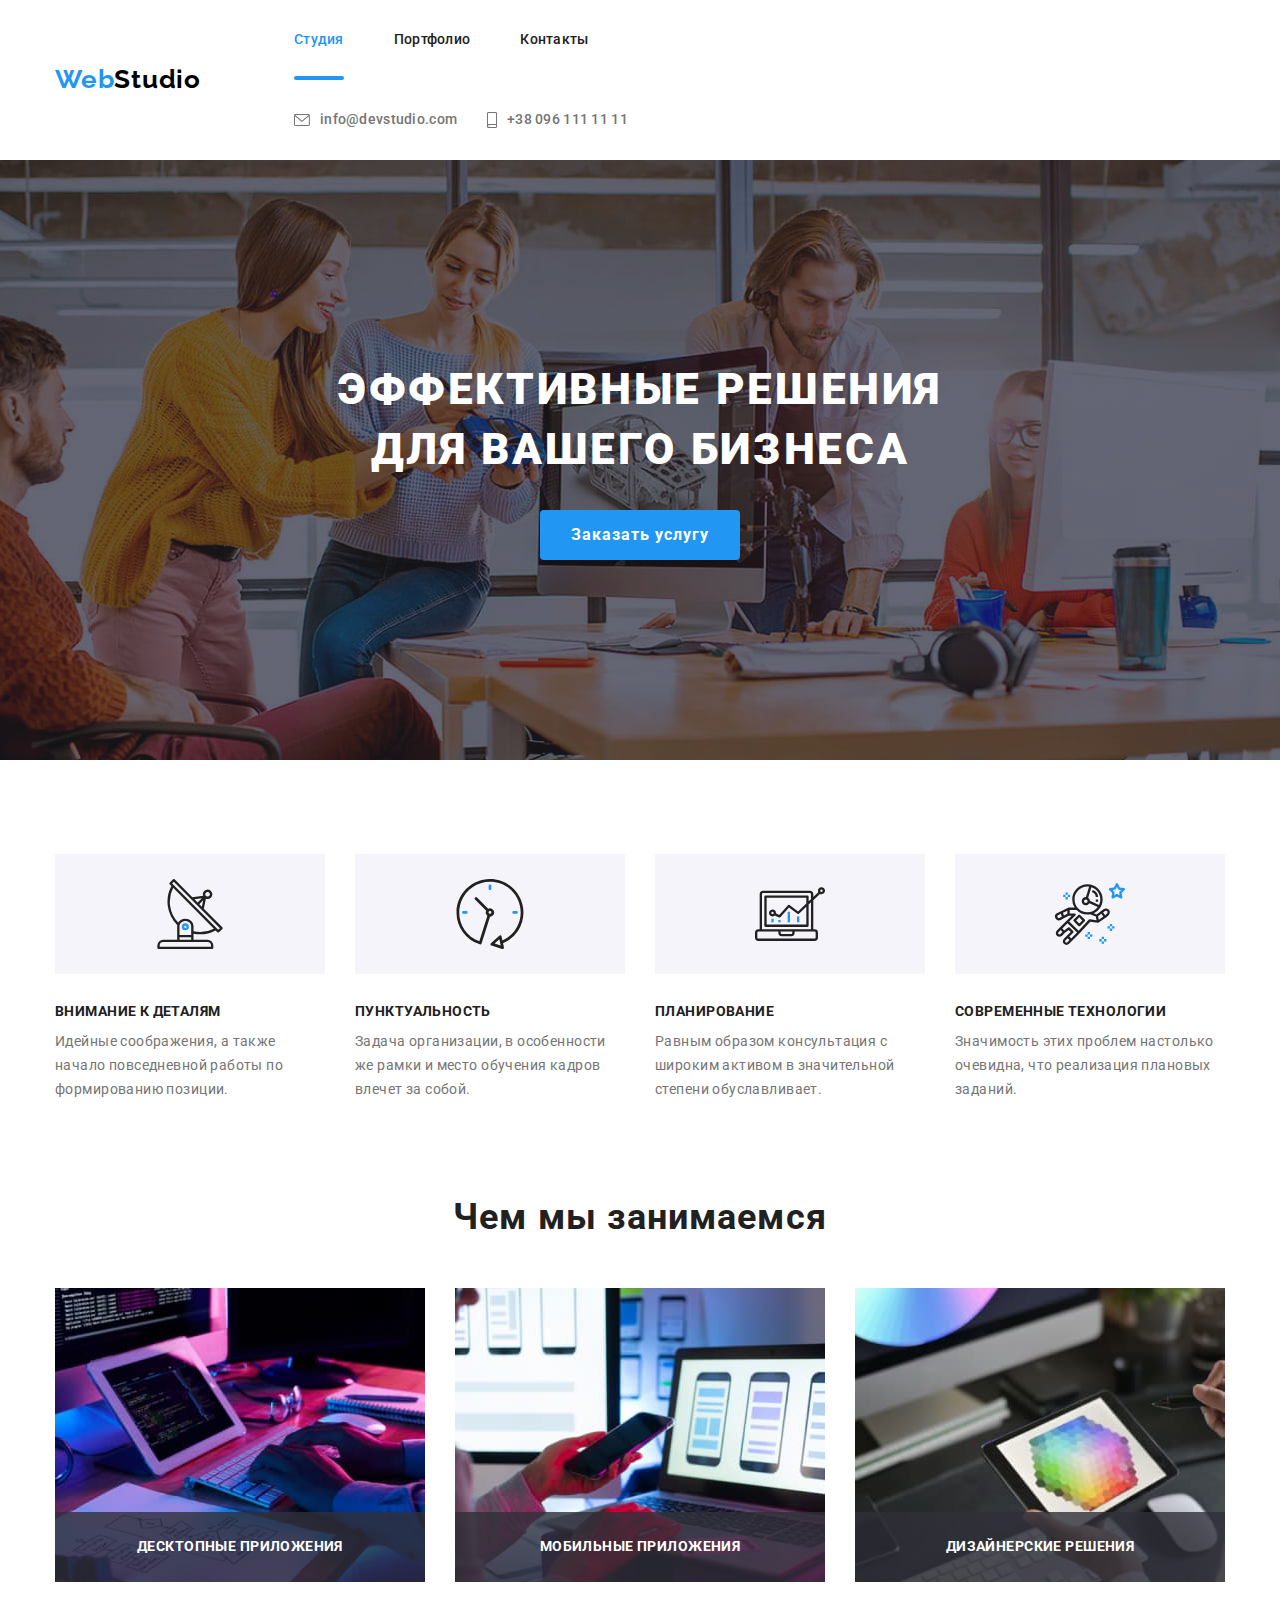
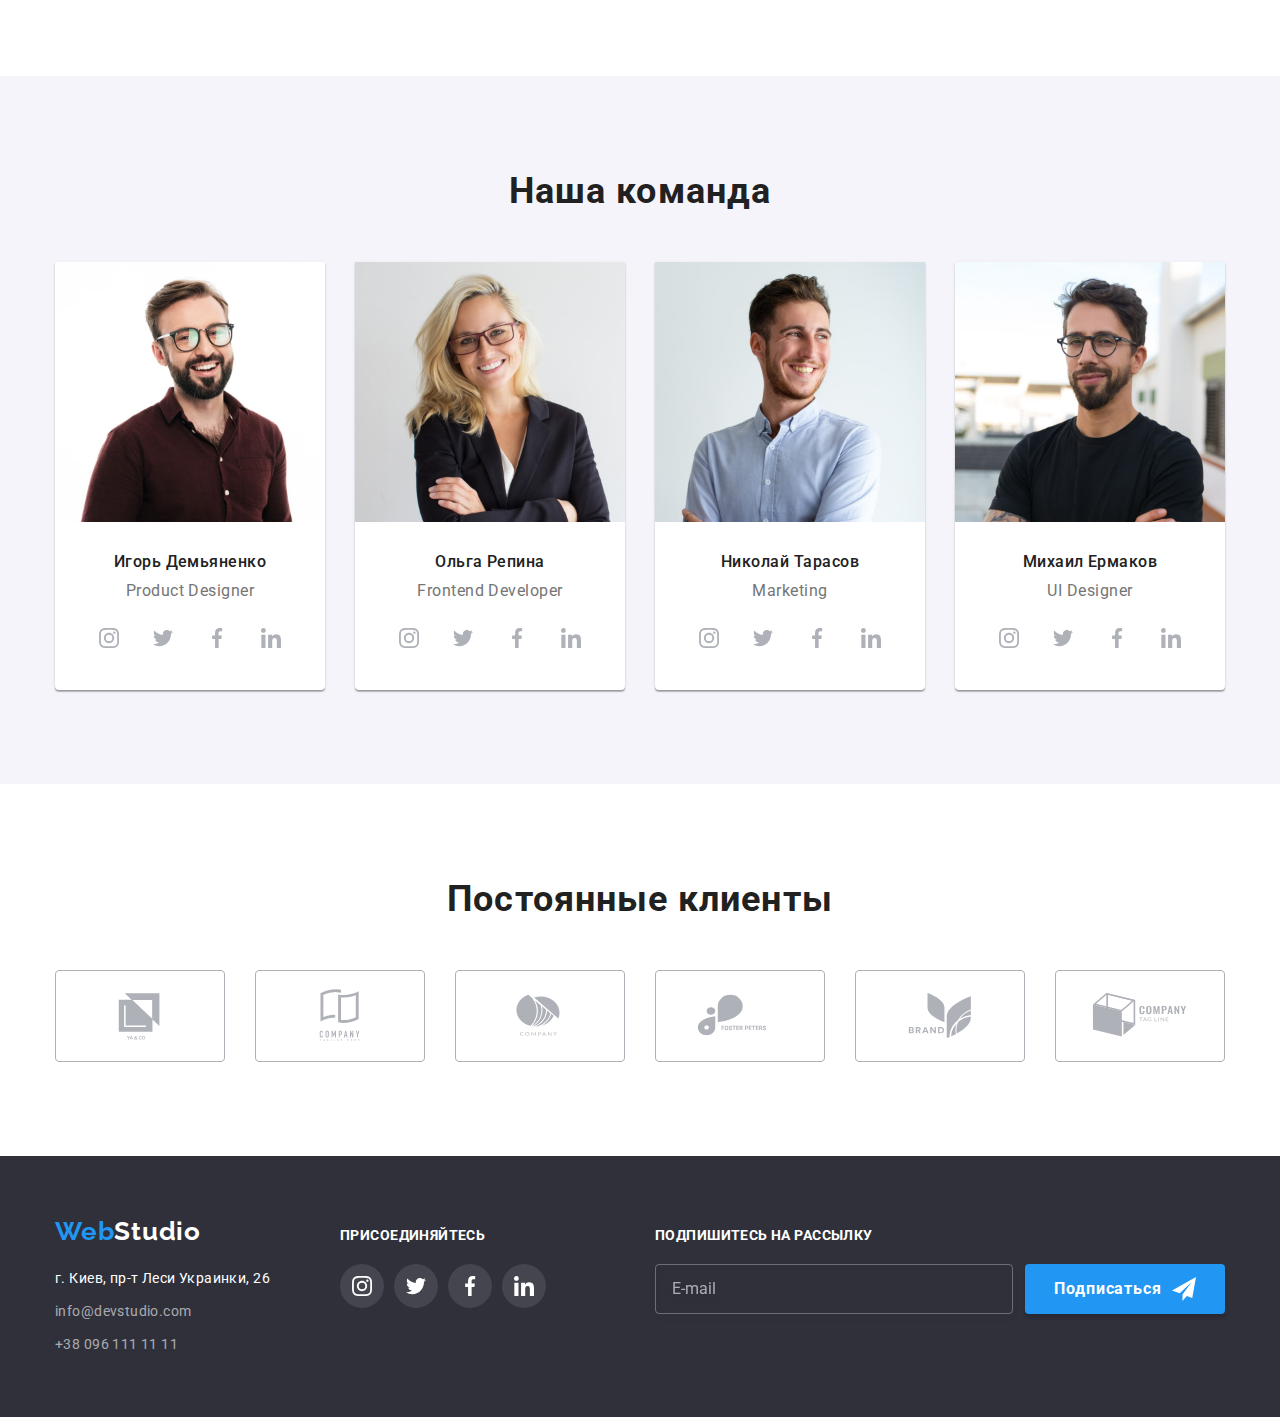
==== commit 67c1317b: "Вносить зміни у модельне вікно, створює  розмітку для мобільного меню навігації" ====
--- a/index.html
+++ b/index.html
@@ -30,32 +30,44 @@
 					<a class="header__logo logo link" lang="en" href="./index.html"
 						>Web<span class="logo__logo-part">Studio</span></a
 					>
-
-					<ul class="nav__list list">
-						<li class="nav__item"><a class="nav__link link nav__link--current" href="./index.html">Студия</a></li>
-						<li class="nav__item"><a class="nav__link link" href="./portfolio.html">Портфолио</a></li>
-						<li class="nav__item"><a class="nav__link link" href="#">Контакты</a></li>
-					</ul>
+					<button
+						class="btn-menu"
+						type="button"
+						aria-expanded="false"
+						aria-controls="header__menu-container"
+						data-menu-button
+					>
+						<svg width="40px" height="40px" aria-label="Переключатель мобильного меню">
+							<use class="btn-menu__icon-burger" href="./images/icons.svg#burger-menu"></use>
+							<use class="btn-menu__icon-cross" href="./images/icons.svg#cross-menu"></use>
+						</svg>
+					</button>
+					<div class="header__menu-container" id="header__menu-container" data-menu>
+						<ul class="nav__list list">
+							<li class="nav__item"><a class="nav__link link nav__link--current" href="./index.html">Студия</a></li>
+							<li class="nav__item"><a class="nav__link link" href="./portfolio.html">Портфолио</a></li>
+							<li class="nav__item"><a class="nav__link link" href="#">Контакты</a></li>
+						</ul>
+						<ul class="header__contact contact list">
+							<li class="contact__item">
+								<a class="contact__link link" href="mailto:info@devstudio.com">
+									<svg class="contact__icon" width="16px" height="12px">
+										<use href="./images/icons.svg#envelope"></use>
+									</svg>
+									info@devstudio.com</a
+								>
+							</li>
+							<li class="contact__item"
+								><a class="contact__link link" href="tel:+380961111111">
+									<svg class="contact__icon" width="10px" height="16px">
+										<use href="./images/icons.svg#smartphone"></use>
+									</svg>
+									+38 096 111 11 11</a
+								></li
+							>
+						</ul>
+					</div>
 				</nav>
-
-				<ul class="header__contact contact list">
-					<li class="contact__item">
-						<a class="contact__link link" href="mailto:info@devstudio.com">
-							<svg class="contact__icon" width="16px" height="12px">
-								<use href="./images/icons.svg#envelope"></use>
-							</svg>
-							info@devstudio.com</a
-						>
-					</li>
-					<li class="contact__item"
-						><a class="contact__link link" href="tel:+380961111111">
-							<svg class="contact__icon" width="10px" height="16px">
-								<use href="./images/icons.svg#smartphone"></use>
-							</svg>
-							+38 096 111 11 11</a
-						></li
-					>
-				</ul>
 			</div>
 		</header>
 
@@ -472,5 +484,6 @@
 			</div>
 		</div>
 		<script src="./js/modal.js"></script>
+		<script src="./js/menu.js"></script>
 	</body>
 </html>
--- a/css/main.min.css
+++ b/css/main.min.css
@@ -1 +1 @@
-:root{--primary-text-color: #212121;--desc-text-color: #757575;--accent-color: #2196f3;--light-text-color: #ffffff;--address-text-color: rgba(255, 255, 255, 0.6);--logo-dark-color: #000000;--hover-btn-color: #188ce8;--main-background-color: #ffffff;--primary-background-color: #2f303a;--secondary-background-color: #f5f4fa;--primary-icon-color: #afb1b8;--primary-font-family: "Roboto", sans-serif;--secondary-font-family: "Raleway", sans-serif;--primary-font-size: 14px;--primary-letter-spacing: 0.03em;--items: 3;--indent: 30px;--transition-color: color 250ms cubic-bezier(0.4, 0, 0.2, 1);--transition-background-color: background-color 250ms cubic-bezier(0.4, 0, 0.2, 1);--anim-fast: 250ms cubic-bezier(0.4, 0, 0.2, 1)}.visually-hidden{position:absolute;width:1px;height:1px;margin:-1px;border:0;padding:0;white-space:nowrap;-webkit-clip-path:inset(100%);clip-path:inset(100%);clip:rect(0 0 0 0);overflow:hidden}body{background-color:var(--main-background-color);color:var(--primary-text-color);font-family:var(--primary-font-family);font-size:var(--primary-font-size);letter-spacing:var(--primary-letter-spacing)}h1,h2,h3,h4,p{margin:0}img{display:block;width:100%;height:auto}.list{padding:0;margin:0;list-style:none}.link{text-decoration:none}.card-set{display:-webkit-box;display:-ms-flexbox;display:flex;-ms-flex-wrap:wrap;flex-wrap:wrap;gap:var(--indent)}.card-set__item{-ms-flex-preferred-size:calc((100% - var(--indent)*(var(--items) - 1))/var(--items));flex-basis:calc((100% - var(--indent)*(var(--items) - 1))/var(--items))}.container{width:100%;padding-left:15px;padding-right:15px;margin-left:auto;margin-right:auto}@media screen and (min-width: 480px){.container{max-width:480px}}@media screen and (min-width: 768px){.container{max-width:768px}}@media screen and (min-width: 1200px){.container{max-width:1200px}}.button{display:-webkit-box;display:-ms-flexbox;display:flex;min-width:200px;min-height:50px;margin-left:auto;margin-right:auto;padding:0;-webkit-box-pack:center;-ms-flex-pack:center;justify-content:center;-webkit-box-align:center;-ms-flex-align:center;align-items:center;color:var(--light-text-color);background-color:var(--accent-color);font-family:inherit;font-weight:700;font-size:16px;line-height:1.88;text-align:center;letter-spacing:.06em;border:none;-webkit-box-shadow:0px 4px 4px rgba(0,0,0,.15);box-shadow:0px 4px 4px rgba(0,0,0,.15);border-radius:4px;cursor:pointer}.button--interactive{-webkit-transition:var(--transition-background-color);transition:var(--transition-background-color)}.button--interactive:hover,.button--interactive:focus{background-color:var(--hover-btn-color)}.subtitle{font-size:var(---primary-font-size);font-weight:700;line-height:1.14;letter-spacing:var(--primary-letter-spacing);text-transform:uppercase}.subtitle--inverse{color:var(--light-text-color)}.subtitle--centered{text-align:center}.logo{color:var(--accent-color);font-family:var(--secondary-font-family);font-weight:700;font-size:26px;line-height:1.19;letter-spacing:var(--primary-letter-spacing)}.logo__logo-part{color:var(--logo-dark-color)}.logo__logo-part--inverse{color:var(--light-text-color)}.socials{display:-webkit-box;display:-ms-flexbox;display:flex;-webkit-box-pack:center;-ms-flex-pack:center;justify-content:center}.socials__item:not(:last-child){margin-right:10px}.socials__item{width:44px;height:44px}.socials__link{display:-webkit-box;display:-ms-flexbox;display:flex;width:100%;height:100%;-webkit-box-align:center;-ms-flex-align:center;align-items:center;-webkit-box-pack:center;-ms-flex-pack:center;justify-content:center;color:var(--primary-icon-color);border-radius:50%;-webkit-transition:var(--transition-color),var(--transition-background-color);transition:var(--transition-color),var(--transition-background-color)}.socials__icon{fill:currentColor}.socials__link:hover,.socials__link:focus{background-color:var(--accent-color);color:var(--light-text-color)}.socials__link--dark-theme{color:var(--light-text-color);background:rgba(255,255,255,.1);-webkit-transition:var(--transition-background-color);transition:var(--transition-background-color)}.contact__item:not(:last-child){margin-right:30px}.contact__link{display:-webkit-box;display:-ms-flexbox;display:flex;padding-top:32px;padding-bottom:32px;-webkit-box-align:center;-ms-flex-align:center;align-items:center;color:var(--desc-text-color);font-weight:500;line-height:1.14;letter-spacing:.02em;-webkit-transition:var(--transition-color);transition:var(--transition-color)}.contact__link:hover,.contact__link :focus{color:var(--accent-color)}.contact__icon{margin-right:10px;fill:currentColor}.contact__item:not(:last-child){margin-right:30px}.contact__link{display:-webkit-box;display:-ms-flexbox;display:flex;padding-top:32px;padding-bottom:32px;-webkit-box-align:center;-ms-flex-align:center;align-items:center;color:var(--desc-text-color);font-weight:500;line-height:1.14;letter-spacing:.02em;-webkit-transition:var(--transition-color);transition:var(--transition-color)}.contact__link:hover,.contact__link :focus{color:var(--accent-color)}.contact__icon{margin-right:10px;fill:currentColor}.address__link{color:var(--address-text-color)}.address__link--lighter-color{color:var(--light-text-color)}.address__item:not(:last-child){margin-bottom:9px}.address__link{font-style:normal;line-height:1.71;letter-spacing:var(--primary-letter-spacing);-webkit-transition:var(--transition-color);transition:var(--transition-color)}.address__link:hover,.address__link:focus{color:var(--accent-color)}.close-btn{display:-webkit-box;display:-ms-flexbox;display:flex;-webkit-box-align:center;-ms-flex-align:center;align-items:center;-webkit-box-pack:center;-ms-flex-pack:center;justify-content:center;width:30px;height:30px;padding:0;fill:currentColor;background:#fff;border:1px solid rgba(0,0,0,.1);border-radius:50%;cursor:pointer;-webkit-transition:var(--transition-color);transition:var(--transition-color)}.btn-list__item:not(:last-child){margin-right:8px}@media screen and (max-width: 767px){.btn-list__item:nth-child(-n+3){margin-bottom:15px}}.secondary-btn{padding:6px 22px;font-family:inherit;font-weight:500;font-size:16px;line-height:1.62;text-align:center;letter-spacing:var(--primary-letter-spacing);border:none;background-color:var(--secondary-background-color);border-radius:4px;-webkit-transition:var(--transition-color),var(--transition-background-color),-webkit-box-shadow var(--anim-fast);transition:var(--transition-color),var(--transition-background-color),-webkit-box-shadow var(--anim-fast);transition:var(--transition-color),var(--transition-background-color),box-shadow var(--anim-fast);transition:var(--transition-color),var(--transition-background-color),box-shadow var(--anim-fast),-webkit-box-shadow var(--anim-fast)}.secondary-btn--current,.secondary-btn:hover,.secondary-btn:focus{color:var(--light-text-color);background-color:var(--accent-color);-webkit-box-shadow:0px 3px 1px rgba(0,0,0,.1),0px 1px 2px rgba(0,0,0,.08),0px 2px 2px rgba(0,0,0,.12);box-shadow:0px 3px 1px rgba(0,0,0,.1),0px 1px 2px rgba(0,0,0,.08),0px 2px 2px rgba(0,0,0,.12)}.secondary-btn:hover,.secondary-btn:focus{cursor:pointer}.overlay{position:absolute;display:-webkit-box;display:-ms-flexbox;display:flex;-webkit-box-pack:center;-ms-flex-pack:center;justify-content:center;-webkit-box-align:center;-ms-flex-align:center;align-items:center;top:0;left:0;width:100%;height:100%;font-size:18px;line-height:1.56;color:var(--light-text-color);background:rgba(33,150,243,.9);-webkit-transition:-webkit-transform var(--anim-fast);transition:-webkit-transform var(--anim-fast);transition:transform var(--anim-fast);transition:transform var(--anim-fast), -webkit-transform var(--anim-fast);-webkit-transform:translateY(100%);transform:translateY(100%);overflow:hidden}.overlay__text{width:402px}@media screen and (min-width: 768px){.overlay__text{width:306px}}@media screen and (min-width: 1200px){.overlay__text{width:322px}}.portfolio__link:hover .overlay,.portfolio__link:focus .overlay{-webkit-transform:none;transform:none}.header__container{display:-webkit-box;display:-ms-flexbox;display:flex}.header__logo{margin-right:93px;padding-top:24px;padding-bottom:25px}.header__contact{display:-webkit-box;display:-ms-flexbox;display:flex;margin-left:auto;-webkit-box-align:center;-ms-flex-align:center;align-items:center}.nav{display:-webkit-box;display:-ms-flexbox;display:flex;-webkit-box-align:center;-ms-flex-align:center;align-items:center}.nav__list{display:-webkit-box;display:-ms-flexbox;display:flex}.nav__item:not(:last-child){margin-right:50px}.nav__link{display:block;padding-top:32px;padding-bottom:0px;color:inherit;font-weight:500;line-height:1.14;letter-spacing:.02em;-webkit-transition:var(--transition-color);transition:var(--transition-color)}.nav__link--current,.nav__link:hover,.nav__link:focus{color:var(--accent-color)}.nav__link--current::after{content:"";display:block;width:100%;height:4px;margin-top:28px;background-color:var(--accent-color);border-radius:2px}.hero{padding-top:200px;padding-bottom:200px;margin-left:auto;margin-right:auto;max-width:1600px;height:600px;background-color:var(--primary-background-color);background-image:-webkit-gradient(linear, left top, left bottom, from(rgba(47, 48, 58, 0.4)), to(rgba(47, 48, 58, 0.4))),url(../images/hero-img.jpg);background-image:linear-gradient(rgba(47, 48, 58, 0.4), rgba(47, 48, 58, 0.4)),url(../images/hero-img.jpg);background-repeat:no-repeat;background-position:center;background-size:cover}.hero__title{margin-bottom:30px;color:var(--light-text-color);font-weight:900;font-size:26px;line-height:1.62;text-align:center;letter-spacing:.06em;text-transform:uppercase}@media screen and (min-width: 1200px){.hero__title{font-size:44px;line-height:1.36}}.benefits{padding-top:60px;padding-bottom:60px}@media screen and (min-width: 1200px){.benefits{padding-top:94px;padding-bottom:94px}}@media screen and (min-width: 768px){.benefits__list{display:-webkit-box;display:-ms-flexbox;display:flex;-ms-flex-wrap:wrap;flex-wrap:wrap;gap:30px}}@media screen and (min-width: 1200px){.benefits__list{-ms-flex-wrap:nowrap;flex-wrap:nowrap}}.benefits__item{width:100%}@media screen and (min-width: 768px){.benefits__item{-ms-flex-preferred-size:calc((100% - 30px)/2);flex-basis:calc((100% - 30px)/2)}}@media screen and (min-width: 1200px){.benefits__item{width:calc((100% - 30px)/3)}}@media screen and (max-width: 767px){.benefits__item:not(:last-child){margin-bottom:30px}}.benefits__pic{display:-webkit-box;display:-ms-flexbox;display:flex;margin-bottom:30px;-webkit-box-pack:center;-ms-flex-pack:center;justify-content:center;-webkit-box-align:center;-ms-flex-align:center;align-items:center;height:120px;background-color:var(--secondary-background-color)}.benefits__subtitle{margin-bottom:10px;text-align:center}@media screen and (min-width: 768px){.benefits__subtitle{text-align:left}}.benefits__desc{color:var(--desc-text-color);line-height:1.71;letter-spacing:var(--primary-letter-spacing);text-align:left}.work{padding-top:94px;padding-bottom:94px;padding-top:0}@media screen and (max-width: 1199px){.work{display:none}}.work__title{font-size:28px;line-height:1.18;text-align:center;letter-spacing:var(--primary-letter-spacing);margin-bottom:30px}@media screen and (min-width: 1200px){.work__title{font-size:36px;line-height:1.17;text-align:center;letter-spacing:var(--primary-letter-spacing);margin-bottom:50px}}.work__list{display:-webkit-box;display:-ms-flexbox;display:flex}.work__item:not(:last-child){margin-right:30px}.work__item{position:relative}.work__subtitle{position:absolute;display:-webkit-box;display:-ms-flexbox;display:flex;-webkit-box-pack:center;-ms-flex-pack:center;justify-content:center;bottom:0;-webkit-box-align:center;-ms-flex-align:center;align-items:center;width:100%;height:70px;background:rgba(47,48,58,.8)}.team{padding-top:60px;padding-bottom:60px;background-color:var(--secondary-background-color)}@media screen and (min-width: 1200px){.team{padding-top:94px;padding-bottom:94px}}.team__title{font-size:28px;line-height:1.18;text-align:center;letter-spacing:var(--primary-letter-spacing);margin-bottom:30px}@media screen and (min-width: 1200px){.team__title{font-size:36px;line-height:1.17;text-align:center;letter-spacing:var(--primary-letter-spacing);margin-bottom:50px}}.team__list{--items: 1}@media screen and (min-width: 768px){.team__list{--items: 2}}@media screen and (min-width: 1200px){.team__list{--items: 4}}.team__item{background-color:var(--main-background-color);-webkit-box-shadow:0px 1px 3px rgba(0,0,0,.12),0px 1px 1px rgba(0,0,0,.14),0px 2px 1px rgba(0,0,0,.2);box-shadow:0px 1px 3px rgba(0,0,0,.12),0px 1px 1px rgba(0,0,0,.14),0px 2px 1px rgba(0,0,0,.2);border-radius:0px 0px 4px 4px}.team__box{padding-top:30px;padding-bottom:24px}@media screen and (min-width: 1200px){.team__box{padding-bottom:30px}}.team__subtitle,.team__position{font-size:16px;line-height:1.19;text-align:center;letter-spacing:.03em}.team__subtitle{margin-bottom:10px;font-weight:500}.team__position{margin-bottom:16px;color:var(--desc-text-color)}.clients{padding-top:60px;padding-bottom:60px}@media screen and (min-width: 1200px){.clients{padding-top:94px;padding-bottom:94px}}.clients__title{font-size:28px;line-height:1.18;text-align:center;letter-spacing:var(--primary-letter-spacing);margin-bottom:30px}@media screen and (min-width: 1200px){.clients__title{font-size:36px;line-height:1.17;text-align:center;letter-spacing:var(--primary-letter-spacing);margin-bottom:50px}}.clients__list{--items: 2}@media screen and (min-width: 768px){.clients__list{--items: 3}}@media screen and (min-width: 1200px){.clients__list{--items: 6}}.clients__link{display:-webkit-box;display:-ms-flexbox;display:flex;-webkit-box-pack:center;-ms-flex-pack:center;justify-content:center;-webkit-box-align:center;-ms-flex-align:center;align-items:center;height:92px;color:var(--primary-icon-color);border:1px solid var(--primary-icon-color);border-radius:4px;-webkit-transition:var(--transition-color),border-color var(--anim-fast);transition:var(--transition-color),border-color var(--anim-fast)}.clients__link:hover,.clients__link:focus{color:var(--accent-color);border-color:var(--accent-color)}.clients__icon{fill:currentColor}.footer{padding-top:60px;padding-bottom:60px;background-color:var(--primary-background-color)}@media screen and (min-width: 768px){.footer__wrapper{display:-webkit-box;display:-ms-flexbox;display:flex;-ms-flex-pack:distribute;justify-content:space-around;-webkit-box-align:baseline;-ms-flex-align:baseline;align-items:baseline}}.footer__logo{display:inline-block;margin-bottom:20px}@media screen and (max-width: 1199px){.fotter__adress-block{text-align:center;margin-bottom:60px}}@media screen and (min-width: 1200px){.footer__container{display:-webkit-box;display:-ms-flexbox;display:flex;-webkit-box-align:baseline;-ms-flex-align:baseline;align-items:baseline}}@media screen and (max-width: 1199px){.footer__socials-block{text-align:center;margin-bottom:60px}}@media screen and (min-width: 1200px){.footer__socials-block{margin-left:70px}}.footer__subtitle{display:block;margin-bottom:20px}@media screen and (max-width: 1199px){.footer-form-feild{text-align:center}}@media screen and (min-width: 1200px){.footer-form-feild{margin-left:auto}}@media screen and (min-width: 1200px){.footer-form{position:relative;display:-webkit-box;display:-ms-flexbox;display:flex}}.footer-form-input{padding:15px 16px;width:100%;max-width:450px;height:50px;background-color:rgba(0,0,0,0);border:1px solid rgba(255,255,255,.3);-webkit-filter:drop-shadow(0px 4px 4px rgba(0, 0, 0, 0.15));filter:drop-shadow(0px 4px 4px rgba(0, 0, 0, 0.15));border-radius:4px;color:var(--light-text-color)}@media screen and (max-width: 1199px){.footer-form-input{margin-bottom:20px}}@media screen and (min-width: 1200px){.footer-form-input{margin-right:12px;width:358px}}.footer-form-input::-webkit-input-placeholder{font-size:16px;line-height:1.25;color:var(--address-text-color)}.footer-form-input::-moz-placeholder{font-size:16px;line-height:1.25;color:var(--address-text-color)}.footer-form-input:-ms-input-placeholder{font-size:16px;line-height:1.25;color:var(--address-text-color)}.footer-form-input::-ms-input-placeholder{font-size:16px;line-height:1.25;color:var(--address-text-color)}.footer-form-input::placeholder{font-size:16px;line-height:1.25;color:var(--address-text-color)}.footer-form-icon{margin-left:10px;fill:currentColor}.backdrop{position:fixed;top:0;left:0;width:100%;height:100%;background:rgba(0,0,0,.2);padding:93px 15px 94px 15px;overflow-y:scroll;opacity:1;visibility:visible;pointer-events:initial;-webkit-transition:opacity 500ms cubic-bezier(0.4, 0, 0.2, 1),visibility 500ms cubic-bezier(0.4, 0, 0.2, 1);transition:opacity 500ms cubic-bezier(0.4, 0, 0.2, 1),visibility 500ms cubic-bezier(0.4, 0, 0.2, 1)}.backdrop.is-hidden{opacity:0;visibility:hidden;pointer-events:none;-webkit-transform:scale(4) rotateZ(90deg);transform:scale(4) rotateZ(90deg);-webkit-transition:opacity 800ms cubic-bezier(0.4, 0, 0.2, 1),visibility 800ms cubic-bezier(0.4, 0, 0.2, 1),-webkit-transform 1600ms cubic-bezier(0.4, 0, 0.2, 1);transition:opacity 800ms cubic-bezier(0.4, 0, 0.2, 1),visibility 800ms cubic-bezier(0.4, 0, 0.2, 1),-webkit-transform 1600ms cubic-bezier(0.4, 0, 0.2, 1);transition:opacity 800ms cubic-bezier(0.4, 0, 0.2, 1),visibility 800ms cubic-bezier(0.4, 0, 0.2, 1),transform 1600ms cubic-bezier(0.4, 0, 0.2, 1);transition:opacity 800ms cubic-bezier(0.4, 0, 0.2, 1),visibility 800ms cubic-bezier(0.4, 0, 0.2, 1),transform 1600ms cubic-bezier(0.4, 0, 0.2, 1),-webkit-transform 1600ms cubic-bezier(0.4, 0, 0.2, 1)}.modal{padding:40px;background:#fff;-webkit-box-shadow:0px 1px 3px rgba(0,0,0,.12),0px 1px 1px rgba(0,0,0,.14),0px 2px 1px rgba(0,0,0,.2);box-shadow:0px 1px 3px rgba(0,0,0,.12),0px 1px 1px rgba(0,0,0,.14),0px 2px 1px rgba(0,0,0,.2);border-radius:4px}@media screen and (min-width: 768px){.modal{position:absolute;top:50%;left:50%;-webkit-transform:translateX(-50%) translateY(-50%);transform:translateX(-50%) translateY(-50%);width:450px;height:609px}}@media screen and (min-width: 1200px){.modal{width:528px;height:581px}}.modal__close-btn{position:absolute;top:8px;right:8px}.modal-form-subtitle{display:block;margin-bottom:12px;font-weight:700;font-size:20px;line-height:1.5;text-align:center}@media screen and (min-width: 1200px){.modal-form-subtitle{line-height:1.15}}.modal-form-label{display:block;margin-bottom:4px;font-weight:400;font-size:12px;line-height:1,17;letter-spacing:.01em;color:var(--desc-text-color)}.modal-form-input,.modal-form-textarea{display:block;width:100%;border:1px solid rgba(33,33,33,.2);border-radius:4px}.modal-form-input{height:40px;padding:11px 12px 11px 42px;-webkit-transition:var(--transition-color),border-color var(--anim-fast);transition:var(--transition-color),border-color var(--anim-fast)}.modal-form-field{position:relative;margin-bottom:10px}.modal-form-icon{position:absolute;top:50%;left:12px;-webkit-transform:translateY(-50%);transform:translateY(-50%);fill:currentColor;-webkit-transition:var(--transition-color);transition:var(--transition-color)}.modal-form-textarea{margin-bottom:20px;padding:12px;height:120px;resize:none;-webkit-transition:var(--transition-color),border-color var(--anim-fast);transition:var(--transition-color),border-color var(--anim-fast)}.modal-close-btn:hover,.modal-close-btn:focus,.modal-form-field:focus-within{color:var(--accent-color)}.modal-form-input:focus,.modal-form-textarea:focus{color:#000;outline:rgba(0,0,0,0)}.modal-form-input:hover,.modal-form-textarea:hover,.modal-form-input:focus,.modal-form-textarea:focus{border-color:var(--accent-color)}.modal-form-textarea::-webkit-input-placeholder{font-size:12px;line-height:14px;letter-spacing:.01em;color:rgba(117,117,117,.5)}.modal-form-textarea::-moz-placeholder{font-size:12px;line-height:14px;letter-spacing:.01em;color:rgba(117,117,117,.5)}.modal-form-textarea:-ms-input-placeholder{font-size:12px;line-height:14px;letter-spacing:.01em;color:rgba(117,117,117,.5)}.modal-form-textarea::-ms-input-placeholder{font-size:12px;line-height:14px;letter-spacing:.01em;color:rgba(117,117,117,.5)}.modal-form-textarea::placeholder{font-size:12px;line-height:14px;letter-spacing:.01em;color:rgba(117,117,117,.5)}.modal-form-checkbox{display:-webkit-box;display:-ms-flexbox;display:flex;-webkit-box-align:center;-ms-flex-align:center;align-items:center;-webkit-box-pack:center;-ms-flex-pack:center;justify-content:center;margin-bottom:30px}.modal-agreement-wrapper{margin-right:8px}@media screen and (min-width: 1200px){.modal-agreement-wrapper{margin-right:8.4px}}.modal-agreement-icon{fill:var(--light-text-color);border:2px solid var(--primary-text-color);border-radius:2px;-webkit-transition:var(--transition-background-color),border-color var(--anim-fast);transition:var(--transition-background-color),border-color var(--anim-fast)}.modal-agreement-input:checked+.modal-agreement-wrapper .modal-agreement-icon{background-color:var(--accent-color);border-color:var(--accent-color)}.modal-agreement-text{font-size:12px;line-height:1.67;color:#757575;-webkit-user-select:none;-moz-user-select:none;-ms-user-select:none;user-select:none}@media screen and (min-width: 1200px){.modal-agreement-text{line-height:1.71}}.modal-agreement-contract{-webkit-text-decoration-line:underline;text-decoration-line:underline;color:#2196f3}.modal-submit-btn{-webkit-transition:var(--transition-background-color);transition:var(--transition-background-color)}.modal-submit-btn:hover,.modal-submit-btn:focus{background-color:var(--hover-btn-color)}.portfolio{padding-top:60px;padding-bottom:60px;border-top:1px solid #ececec}@media screen and (min-width: 1200px){.portfolio{padding-top:94px;padding-bottom:94px}}.portfolio__btn-list{display:-webkit-box;display:-ms-flexbox;display:flex;-ms-flex-wrap:wrap;flex-wrap:wrap;margin-bottom:40px}@media screen and (min-width: 768px){.portfolio__btn-list{-webkit-box-pack:center;-ms-flex-pack:center;justify-content:center;margin-bottom:30px}}@media screen and (min-width: 1200px){.portfolio__btn-list{-webkit-box-pack:center;-ms-flex-pack:center;justify-content:center;margin-bottom:50px}}.portfolio__card-set{--items: 1}@media screen and (min-width: 768px){.portfolio__card-set{--items: 2}}@media screen and (min-width: 1200px){.portfolio__card-set{--items: 3}}.portfolio__link{display:block;-webkit-transition:-webkit-box-shadow var(--anim-fast);transition:-webkit-box-shadow var(--anim-fast);transition:box-shadow var(--anim-fast);transition:box-shadow var(--anim-fast), -webkit-box-shadow var(--anim-fast)}.portfolio__link:hover,.portfolio__link:focus{-webkit-box-shadow:0px 1px 1px rgba(0,0,0,.12),0px 4px 4px rgba(0,0,0,.06),1px 4px 6px rgba(0,0,0,.16);box-shadow:0px 1px 1px rgba(0,0,0,.12),0px 4px 4px rgba(0,0,0,.06),1px 4px 6px rgba(0,0,0,.16)}.portfolio__thumb{position:relative;overflow:hidden}.portfolio__box{padding:20px 24px;border:1px solid #eee;border-top:none}@media screen and (min-width: 768px)and (max-width: 1199px){.portfolio__box{min-height:146px}}.portfolio__subtitle{margin-bottom:4px;color:var(--primary-text-color);font-size:18px;line-height:2;letter-spacing:.06em}.portfolio__desc{color:var(--desc-text-color);font-size:16px;line-height:1.88;letter-spacing:var(--primary-letter-spacing)}/*# sourceMappingURL=main.min.css.map */+:root{--primary-text-color: #212121;--desc-text-color: #757575;--accent-color: #2196f3;--light-text-color: #ffffff;--address-text-color: rgba(255, 255, 255, 0.6);--logo-dark-color: #000000;--hover-btn-color: #188ce8;--main-background-color: #ffffff;--primary-background-color: #2f303a;--secondary-background-color: #f5f4fa;--primary-icon-color: #afb1b8;--primary-font-family: "Roboto", sans-serif;--secondary-font-family: "Raleway", sans-serif;--primary-font-size: 14px;--primary-letter-spacing: 0.03em;--items: 3;--indent: 30px;--transition-color: color 250ms cubic-bezier(0.4, 0, 0.2, 1);--transition-background-color: background-color 250ms cubic-bezier(0.4, 0, 0.2, 1);--anim-fast: 250ms cubic-bezier(0.4, 0, 0.2, 1)}.visually-hidden{position:absolute;width:1px;height:1px;margin:-1px;border:0;padding:0;white-space:nowrap;-webkit-clip-path:inset(100%);clip-path:inset(100%);clip:rect(0 0 0 0);overflow:hidden}body{background-color:var(--main-background-color);color:var(--primary-text-color);font-family:var(--primary-font-family);font-size:var(--primary-font-size);letter-spacing:var(--primary-letter-spacing)}h1,h2,h3,h4,p{margin:0}img{display:block;width:100%;height:auto}.list{padding:0;margin:0;list-style:none}.link{text-decoration:none}.card-set{display:-webkit-box;display:-ms-flexbox;display:flex;-ms-flex-wrap:wrap;flex-wrap:wrap;gap:var(--indent)}.card-set__item{-ms-flex-preferred-size:calc((100% - var(--indent)*(var(--items) - 1))/var(--items));flex-basis:calc((100% - var(--indent)*(var(--items) - 1))/var(--items))}.container{width:100%;padding-left:15px;padding-right:15px;margin-left:auto;margin-right:auto}@media screen and (min-width: 480px){.container{max-width:480px}}@media screen and (min-width: 768px){.container{max-width:768px}}@media screen and (min-width: 1200px){.container{max-width:1200px}}.btn-menu{margin:0;padding:0;border:none;background-color:rgba(0,0,0,0)}.btn-menu__icon-cross{display:none}.btn-menu.is-open .btn-menu__icon-cross{display:block}.btn-menu.is-open .btn-menu__icon-burger{display:none}@media screen and (min-width: 768px){.btn-menu{display:none}}.button{display:-webkit-box;display:-ms-flexbox;display:flex;min-width:200px;min-height:50px;margin-left:auto;margin-right:auto;padding:0;-webkit-box-pack:center;-ms-flex-pack:center;justify-content:center;-webkit-box-align:center;-ms-flex-align:center;align-items:center;color:var(--light-text-color);background-color:var(--accent-color);font-family:inherit;font-weight:700;font-size:16px;line-height:1.88;text-align:center;letter-spacing:.06em;border:none;-webkit-box-shadow:0px 4px 4px rgba(0,0,0,.15);box-shadow:0px 4px 4px rgba(0,0,0,.15);border-radius:4px;cursor:pointer}.button--interactive{-webkit-transition:var(--transition-background-color);transition:var(--transition-background-color)}.button--interactive:hover,.button--interactive:focus{background-color:var(--hover-btn-color)}.subtitle{font-size:var(---primary-font-size);font-weight:700;line-height:1.14;letter-spacing:var(--primary-letter-spacing);text-transform:uppercase}.subtitle--inverse{color:var(--light-text-color)}.subtitle--centered{text-align:center}.logo{color:var(--accent-color);font-family:var(--secondary-font-family);font-weight:700;font-size:26px;line-height:1.19;letter-spacing:var(--primary-letter-spacing)}.logo__logo-part{color:var(--logo-dark-color)}.logo__logo-part--inverse{color:var(--light-text-color)}.socials{display:-webkit-box;display:-ms-flexbox;display:flex;-webkit-box-pack:center;-ms-flex-pack:center;justify-content:center}.socials__item:not(:last-child){margin-right:10px}.socials__item{width:44px;height:44px}.socials__link{display:-webkit-box;display:-ms-flexbox;display:flex;width:100%;height:100%;-webkit-box-align:center;-ms-flex-align:center;align-items:center;-webkit-box-pack:center;-ms-flex-pack:center;justify-content:center;color:var(--primary-icon-color);border-radius:50%;-webkit-transition:var(--transition-color),var(--transition-background-color);transition:var(--transition-color),var(--transition-background-color)}.socials__icon{fill:currentColor}.socials__link:hover,.socials__link:focus{background-color:var(--accent-color);color:var(--light-text-color)}.socials__link--dark-theme{color:var(--light-text-color);background:rgba(255,255,255,.1);-webkit-transition:var(--transition-background-color);transition:var(--transition-background-color)}.contact__item:not(:last-child){margin-right:30px}.contact__link{display:-webkit-box;display:-ms-flexbox;display:flex;padding-top:32px;padding-bottom:32px;-webkit-box-align:center;-ms-flex-align:center;align-items:center;color:var(--desc-text-color);font-weight:500;line-height:1.14;letter-spacing:.02em;-webkit-transition:var(--transition-color);transition:var(--transition-color)}.contact__link:hover,.contact__link :focus{color:var(--accent-color)}.contact__icon{margin-right:10px;fill:currentColor}.contact__item:not(:last-child){margin-right:30px}.contact__link{display:-webkit-box;display:-ms-flexbox;display:flex;padding-top:32px;padding-bottom:32px;-webkit-box-align:center;-ms-flex-align:center;align-items:center;color:var(--desc-text-color);font-weight:500;line-height:1.14;letter-spacing:.02em;-webkit-transition:var(--transition-color);transition:var(--transition-color)}.contact__link:hover,.contact__link :focus{color:var(--accent-color)}.contact__icon{margin-right:10px;fill:currentColor}.address__link{color:var(--address-text-color)}.address__link--lighter-color{color:var(--light-text-color)}.address__item:not(:last-child){margin-bottom:9px}.address__link{font-style:normal;line-height:1.71;letter-spacing:var(--primary-letter-spacing);-webkit-transition:var(--transition-color);transition:var(--transition-color)}.address__link:hover,.address__link:focus{color:var(--accent-color)}.close-btn{position:absolute;display:-webkit-box;display:-ms-flexbox;display:flex;-webkit-box-align:center;-ms-flex-align:center;align-items:center;-webkit-box-pack:center;-ms-flex-pack:center;justify-content:center;width:30px;height:30px;padding:0;fill:currentColor;background:#fff;border:1px solid rgba(0,0,0,.1);border-radius:50%;cursor:pointer;-webkit-transition:var(--transition-color);transition:var(--transition-color)}.btn-list__item:not(:last-child){margin-right:8px}@media screen and (max-width: 767px){.btn-list__item:nth-child(-n+3){margin-bottom:15px}}.secondary-btn{padding:6px 22px;font-family:inherit;font-weight:500;font-size:16px;line-height:1.62;text-align:center;letter-spacing:var(--primary-letter-spacing);border:none;background-color:var(--secondary-background-color);border-radius:4px;-webkit-transition:var(--transition-color),var(--transition-background-color),-webkit-box-shadow var(--anim-fast);transition:var(--transition-color),var(--transition-background-color),-webkit-box-shadow var(--anim-fast);transition:var(--transition-color),var(--transition-background-color),box-shadow var(--anim-fast);transition:var(--transition-color),var(--transition-background-color),box-shadow var(--anim-fast),-webkit-box-shadow var(--anim-fast)}.secondary-btn--current,.secondary-btn:hover,.secondary-btn:focus{color:var(--light-text-color);background-color:var(--accent-color);-webkit-box-shadow:0px 3px 1px rgba(0,0,0,.1),0px 1px 2px rgba(0,0,0,.08),0px 2px 2px rgba(0,0,0,.12);box-shadow:0px 3px 1px rgba(0,0,0,.1),0px 1px 2px rgba(0,0,0,.08),0px 2px 2px rgba(0,0,0,.12)}.secondary-btn:hover,.secondary-btn:focus{cursor:pointer}.overlay{position:absolute;display:-webkit-box;display:-ms-flexbox;display:flex;-webkit-box-pack:center;-ms-flex-pack:center;justify-content:center;-webkit-box-align:center;-ms-flex-align:center;align-items:center;top:0;left:0;width:100%;height:100%;font-size:18px;line-height:1.56;color:var(--light-text-color);background:rgba(33,150,243,.9);-webkit-transition:-webkit-transform var(--anim-fast);transition:-webkit-transform var(--anim-fast);transition:transform var(--anim-fast);transition:transform var(--anim-fast), -webkit-transform var(--anim-fast);-webkit-transform:translateY(100%);transform:translateY(100%);overflow:hidden}.overlay__text{width:402px}@media screen and (min-width: 768px){.overlay__text{width:306px}}@media screen and (min-width: 1200px){.overlay__text{width:322px}}.portfolio__link:hover .overlay,.portfolio__link:focus .overlay{-webkit-transform:none;transform:none}.header{position:relative}.header__container{display:-webkit-box;display:-ms-flexbox;display:flex}.header__logo{margin-right:93px;padding-top:24px;padding-bottom:25px}.header__contact{display:-webkit-box;display:-ms-flexbox;display:flex;margin-left:auto;-webkit-box-align:center;-ms-flex-align:center;align-items:center}@media screen and (max-width: 767px){.header__menu-container{display:none;position:absolute;top:100%;left:0;width:100%;background-color:var(--main-background-color)}}.header__menu-container.is-open{display:block}.nav{display:-webkit-box;display:-ms-flexbox;display:flex;-webkit-box-align:center;-ms-flex-align:center;align-items:center}.nav__list{display:-webkit-box;display:-ms-flexbox;display:flex}.nav__item:not(:last-child){margin-right:50px}.nav__link{display:block;padding-top:32px;padding-bottom:0px;color:inherit;font-weight:500;line-height:1.14;letter-spacing:.02em;-webkit-transition:var(--transition-color);transition:var(--transition-color)}.nav__link--current,.nav__link:hover,.nav__link:focus{color:var(--accent-color)}.nav__link--current::after{content:"";display:block;width:100%;height:4px;margin-top:28px;background-color:var(--accent-color);border-radius:2px}.hero{padding-top:200px;padding-bottom:200px;margin-left:auto;margin-right:auto;max-width:1600px;height:600px;background-color:var(--primary-background-color);background-image:-webkit-gradient(linear, left top, left bottom, from(rgba(47, 48, 58, 0.4)), to(rgba(47, 48, 58, 0.4))),url(../images/hero-img.jpg);background-image:linear-gradient(rgba(47, 48, 58, 0.4), rgba(47, 48, 58, 0.4)),url(../images/hero-img.jpg);background-repeat:no-repeat;background-position:center;background-size:cover}.hero__title{margin-bottom:30px;color:var(--light-text-color);font-weight:900;font-size:26px;line-height:1.62;text-align:center;letter-spacing:.06em;text-transform:uppercase}@media screen and (min-width: 1200px){.hero__title{font-size:44px;line-height:1.36}}.benefits{padding-top:60px;padding-bottom:60px}@media screen and (min-width: 1200px){.benefits{padding-top:94px;padding-bottom:94px}}@media screen and (min-width: 768px){.benefits__list{display:-webkit-box;display:-ms-flexbox;display:flex;-ms-flex-wrap:wrap;flex-wrap:wrap;gap:30px}}@media screen and (min-width: 1200px){.benefits__list{-ms-flex-wrap:nowrap;flex-wrap:nowrap}}.benefits__item{width:100%}@media screen and (min-width: 768px){.benefits__item{-ms-flex-preferred-size:calc((100% - 30px)/2);flex-basis:calc((100% - 30px)/2)}}@media screen and (min-width: 1200px){.benefits__item{width:calc((100% - 30px)/3)}}@media screen and (max-width: 767px){.benefits__item:not(:last-child){margin-bottom:30px}}.benefits__pic{display:-webkit-box;display:-ms-flexbox;display:flex;margin-bottom:30px;-webkit-box-pack:center;-ms-flex-pack:center;justify-content:center;-webkit-box-align:center;-ms-flex-align:center;align-items:center;height:120px;background-color:var(--secondary-background-color)}.benefits__subtitle{margin-bottom:10px;text-align:center}@media screen and (min-width: 768px){.benefits__subtitle{text-align:left}}.benefits__desc{color:var(--desc-text-color);line-height:1.71;letter-spacing:var(--primary-letter-spacing);text-align:left}.work{padding-top:94px;padding-bottom:94px;padding-top:0}@media screen and (max-width: 1199px){.work{display:none}}.work__title{font-size:28px;line-height:1.18;text-align:center;letter-spacing:var(--primary-letter-spacing);margin-bottom:30px}@media screen and (min-width: 1200px){.work__title{font-size:36px;line-height:1.17;text-align:center;letter-spacing:var(--primary-letter-spacing);margin-bottom:50px}}.work__list{display:-webkit-box;display:-ms-flexbox;display:flex}.work__item:not(:last-child){margin-right:30px}.work__item{position:relative}.work__subtitle{position:absolute;display:-webkit-box;display:-ms-flexbox;display:flex;-webkit-box-pack:center;-ms-flex-pack:center;justify-content:center;bottom:0;-webkit-box-align:center;-ms-flex-align:center;align-items:center;width:100%;height:70px;background:rgba(47,48,58,.8)}.team{padding-top:60px;padding-bottom:60px;background-color:var(--secondary-background-color)}@media screen and (min-width: 1200px){.team{padding-top:94px;padding-bottom:94px}}.team__title{font-size:28px;line-height:1.18;text-align:center;letter-spacing:var(--primary-letter-spacing);margin-bottom:30px}@media screen and (min-width: 1200px){.team__title{font-size:36px;line-height:1.17;text-align:center;letter-spacing:var(--primary-letter-spacing);margin-bottom:50px}}.team__list{--items: 1}@media screen and (min-width: 768px){.team__list{--items: 2}}@media screen and (min-width: 1200px){.team__list{--items: 4}}.team__item{background-color:var(--main-background-color);-webkit-box-shadow:0px 1px 3px rgba(0,0,0,.12),0px 1px 1px rgba(0,0,0,.14),0px 2px 1px rgba(0,0,0,.2);box-shadow:0px 1px 3px rgba(0,0,0,.12),0px 1px 1px rgba(0,0,0,.14),0px 2px 1px rgba(0,0,0,.2);border-radius:0px 0px 4px 4px}.team__box{padding-top:30px;padding-bottom:24px}@media screen and (min-width: 1200px){.team__box{padding-bottom:30px}}.team__subtitle,.team__position{font-size:16px;line-height:1.19;text-align:center;letter-spacing:.03em}.team__subtitle{margin-bottom:10px;font-weight:500}.team__position{margin-bottom:16px;color:var(--desc-text-color)}.clients{padding-top:60px;padding-bottom:60px}@media screen and (min-width: 1200px){.clients{padding-top:94px;padding-bottom:94px}}.clients__title{font-size:28px;line-height:1.18;text-align:center;letter-spacing:var(--primary-letter-spacing);margin-bottom:30px}@media screen and (min-width: 1200px){.clients__title{font-size:36px;line-height:1.17;text-align:center;letter-spacing:var(--primary-letter-spacing);margin-bottom:50px}}.clients__list{--items: 2}@media screen and (min-width: 768px){.clients__list{--items: 3}}@media screen and (min-width: 1200px){.clients__list{--items: 6}}.clients__link{display:-webkit-box;display:-ms-flexbox;display:flex;-webkit-box-pack:center;-ms-flex-pack:center;justify-content:center;-webkit-box-align:center;-ms-flex-align:center;align-items:center;height:92px;color:var(--primary-icon-color);border:1px solid var(--primary-icon-color);border-radius:4px;-webkit-transition:var(--transition-color),border-color var(--anim-fast);transition:var(--transition-color),border-color var(--anim-fast)}.clients__link:hover,.clients__link:focus{color:var(--accent-color);border-color:var(--accent-color)}.clients__icon{fill:currentColor}.footer{padding-top:60px;padding-bottom:60px;background-color:var(--primary-background-color)}@media screen and (min-width: 768px){.footer__wrapper{display:-webkit-box;display:-ms-flexbox;display:flex;-ms-flex-pack:distribute;justify-content:space-around;-webkit-box-align:baseline;-ms-flex-align:baseline;align-items:baseline}}.footer__logo{display:inline-block;margin-bottom:20px}@media screen and (max-width: 1199px){.fotter__adress-block{text-align:center;margin-bottom:60px}}@media screen and (min-width: 1200px){.footer__container{display:-webkit-box;display:-ms-flexbox;display:flex;-webkit-box-align:baseline;-ms-flex-align:baseline;align-items:baseline}}@media screen and (max-width: 1199px){.footer__socials-block{text-align:center;margin-bottom:60px}}@media screen and (min-width: 1200px){.footer__socials-block{margin-left:70px}}.footer__subtitle{display:block;margin-bottom:20px}@media screen and (max-width: 1199px){.footer-form-feild{text-align:center}}@media screen and (min-width: 1200px){.footer-form-feild{margin-left:auto}}@media screen and (min-width: 1200px){.footer-form{position:relative;display:-webkit-box;display:-ms-flexbox;display:flex}}.footer-form-input{padding:15px 16px;width:100%;max-width:450px;height:50px;background-color:rgba(0,0,0,0);border:1px solid rgba(255,255,255,.3);-webkit-filter:drop-shadow(0px 4px 4px rgba(0, 0, 0, 0.15));filter:drop-shadow(0px 4px 4px rgba(0, 0, 0, 0.15));border-radius:4px;color:var(--light-text-color)}@media screen and (max-width: 1199px){.footer-form-input{margin-bottom:20px}}@media screen and (min-width: 1200px){.footer-form-input{margin-right:12px;width:358px}}.footer-form-input::-webkit-input-placeholder{font-size:16px;line-height:1.25;color:var(--address-text-color)}.footer-form-input::-moz-placeholder{font-size:16px;line-height:1.25;color:var(--address-text-color)}.footer-form-input:-ms-input-placeholder{font-size:16px;line-height:1.25;color:var(--address-text-color)}.footer-form-input::-ms-input-placeholder{font-size:16px;line-height:1.25;color:var(--address-text-color)}.footer-form-input::placeholder{font-size:16px;line-height:1.25;color:var(--address-text-color)}.footer-form-icon{margin-left:10px;fill:currentColor}.backdrop{position:fixed;top:0;left:0;width:100%;height:100%;background:rgba(0,0,0,.2);padding:93px 15px 94px 15px;overflow-y:scroll;opacity:1;visibility:visible;pointer-events:initial;-webkit-transition:opacity 500ms cubic-bezier(0.4, 0, 0.2, 1),visibility 500ms cubic-bezier(0.4, 0, 0.2, 1);transition:opacity 500ms cubic-bezier(0.4, 0, 0.2, 1),visibility 500ms cubic-bezier(0.4, 0, 0.2, 1)}.backdrop.is-hidden{opacity:0;visibility:hidden;pointer-events:none;-webkit-transform:scale(4) rotateZ(90deg);transform:scale(4) rotateZ(90deg);-webkit-transition:opacity 800ms cubic-bezier(0.4, 0, 0.2, 1),visibility 800ms cubic-bezier(0.4, 0, 0.2, 1),-webkit-transform 1600ms cubic-bezier(0.4, 0, 0.2, 1);transition:opacity 800ms cubic-bezier(0.4, 0, 0.2, 1),visibility 800ms cubic-bezier(0.4, 0, 0.2, 1),-webkit-transform 1600ms cubic-bezier(0.4, 0, 0.2, 1);transition:opacity 800ms cubic-bezier(0.4, 0, 0.2, 1),visibility 800ms cubic-bezier(0.4, 0, 0.2, 1),transform 1600ms cubic-bezier(0.4, 0, 0.2, 1);transition:opacity 800ms cubic-bezier(0.4, 0, 0.2, 1),visibility 800ms cubic-bezier(0.4, 0, 0.2, 1),transform 1600ms cubic-bezier(0.4, 0, 0.2, 1),-webkit-transform 1600ms cubic-bezier(0.4, 0, 0.2, 1)}.modal{position:relative;padding:40px;background:#fff;-webkit-box-shadow:0px 1px 3px rgba(0,0,0,.12),0px 1px 1px rgba(0,0,0,.14),0px 2px 1px rgba(0,0,0,.2);box-shadow:0px 1px 3px rgba(0,0,0,.12),0px 1px 1px rgba(0,0,0,.14),0px 2px 1px rgba(0,0,0,.2);border-radius:4px}@media screen and (min-width: 768px){.modal{position:absolute;top:50%;left:50%;-webkit-transform:translateX(-50%) translateY(-50%);transform:translateX(-50%) translateY(-50%);width:450px;height:609px}}@media screen and (min-width: 1200px){.modal{width:528px;height:581px}}.modal__close-btn{top:8px;right:8px}.modal-form-subtitle{display:block;margin-bottom:12px;font-weight:700;font-size:20px;line-height:1.5;text-align:center}@media screen and (min-width: 1200px){.modal-form-subtitle{line-height:1.15}}.modal-form-label{display:block;margin-bottom:4px;font-weight:400;font-size:12px;line-height:1,17;letter-spacing:.01em;color:var(--desc-text-color)}.modal-form-input,.modal-form-textarea{display:block;width:100%;border:1px solid rgba(33,33,33,.2);border-radius:4px}.modal-form-input{height:40px;padding:11px 12px 11px 42px;-webkit-transition:var(--transition-color),border-color var(--anim-fast);transition:var(--transition-color),border-color var(--anim-fast)}.modal-form-field{position:relative;margin-bottom:10px}.modal-form-icon{position:absolute;top:50%;left:12px;-webkit-transform:translateY(-50%);transform:translateY(-50%);fill:currentColor;-webkit-transition:var(--transition-color);transition:var(--transition-color)}.modal-form-textarea{margin-bottom:20px;padding:12px;height:120px;resize:none;-webkit-transition:var(--transition-color),border-color var(--anim-fast);transition:var(--transition-color),border-color var(--anim-fast)}.modal__close-btn:hover,.modal__close-btn:focus,.modal-form-field:focus-within{color:var(--accent-color)}.modal-form-input:focus,.modal-form-textarea:focus{color:#000;outline:rgba(0,0,0,0)}.modal-form-input:hover,.modal-form-textarea:hover,.modal-form-input:focus,.modal-form-textarea:focus{border-color:var(--accent-color)}.modal-form-textarea::-webkit-input-placeholder{font-size:12px;line-height:14px;letter-spacing:.01em;color:rgba(117,117,117,.5)}.modal-form-textarea::-moz-placeholder{font-size:12px;line-height:14px;letter-spacing:.01em;color:rgba(117,117,117,.5)}.modal-form-textarea:-ms-input-placeholder{font-size:12px;line-height:14px;letter-spacing:.01em;color:rgba(117,117,117,.5)}.modal-form-textarea::-ms-input-placeholder{font-size:12px;line-height:14px;letter-spacing:.01em;color:rgba(117,117,117,.5)}.modal-form-textarea::placeholder{font-size:12px;line-height:14px;letter-spacing:.01em;color:rgba(117,117,117,.5)}.modal-form-checkbox{display:-webkit-box;display:-ms-flexbox;display:flex;-webkit-box-align:center;-ms-flex-align:center;align-items:center;-webkit-box-pack:center;-ms-flex-pack:center;justify-content:center;margin-bottom:30px}.modal-agreement-wrapper{margin-right:8px}@media screen and (min-width: 1200px){.modal-agreement-wrapper{margin-right:8.4px}}.modal-agreement-icon{fill:var(--light-text-color);border:2px solid var(--primary-text-color);border-radius:2px;-webkit-transition:var(--transition-background-color),border-color var(--anim-fast);transition:var(--transition-background-color),border-color var(--anim-fast)}.modal-agreement-input:checked+.modal-agreement-wrapper .modal-agreement-icon{background-color:var(--accent-color);border-color:var(--accent-color)}.modal-agreement-text{font-size:12px;line-height:1.67;color:#757575;-webkit-user-select:none;-moz-user-select:none;-ms-user-select:none;user-select:none}@media screen and (min-width: 1200px){.modal-agreement-text{line-height:1.71}}.modal-agreement-contract{-webkit-text-decoration-line:underline;text-decoration-line:underline;color:#2196f3}.modal-submit-btn{-webkit-transition:var(--transition-background-color);transition:var(--transition-background-color)}.modal-submit-btn:hover,.modal-submit-btn:focus{background-color:var(--hover-btn-color)}.portfolio{padding-top:60px;padding-bottom:60px;border-top:1px solid #ececec}@media screen and (min-width: 1200px){.portfolio{padding-top:94px;padding-bottom:94px}}.portfolio__btn-list{display:-webkit-box;display:-ms-flexbox;display:flex;-ms-flex-wrap:wrap;flex-wrap:wrap;margin-bottom:40px}@media screen and (min-width: 768px){.portfolio__btn-list{-webkit-box-pack:center;-ms-flex-pack:center;justify-content:center;margin-bottom:30px}}@media screen and (min-width: 1200px){.portfolio__btn-list{-webkit-box-pack:center;-ms-flex-pack:center;justify-content:center;margin-bottom:50px}}.portfolio__card-set{--items: 1}@media screen and (min-width: 768px){.portfolio__card-set{--items: 2}}@media screen and (min-width: 1200px){.portfolio__card-set{--items: 3}}.portfolio__link{display:block;-webkit-transition:-webkit-box-shadow var(--anim-fast);transition:-webkit-box-shadow var(--anim-fast);transition:box-shadow var(--anim-fast);transition:box-shadow var(--anim-fast), -webkit-box-shadow var(--anim-fast)}.portfolio__link:hover,.portfolio__link:focus{-webkit-box-shadow:0px 1px 1px rgba(0,0,0,.12),0px 4px 4px rgba(0,0,0,.06),1px 4px 6px rgba(0,0,0,.16);box-shadow:0px 1px 1px rgba(0,0,0,.12),0px 4px 4px rgba(0,0,0,.06),1px 4px 6px rgba(0,0,0,.16)}.portfolio__thumb{position:relative;overflow:hidden}.portfolio__box{padding:20px 24px;border:1px solid #eee;border-top:none}@media screen and (min-width: 768px)and (max-width: 1199px){.portfolio__box{min-height:146px}}.portfolio__subtitle{margin-bottom:4px;color:var(--primary-text-color);font-size:18px;line-height:2;letter-spacing:.06em}.portfolio__desc{color:var(--desc-text-color);font-size:16px;line-height:1.88;letter-spacing:var(--primary-letter-spacing)}/*# sourceMappingURL=main.min.css.map */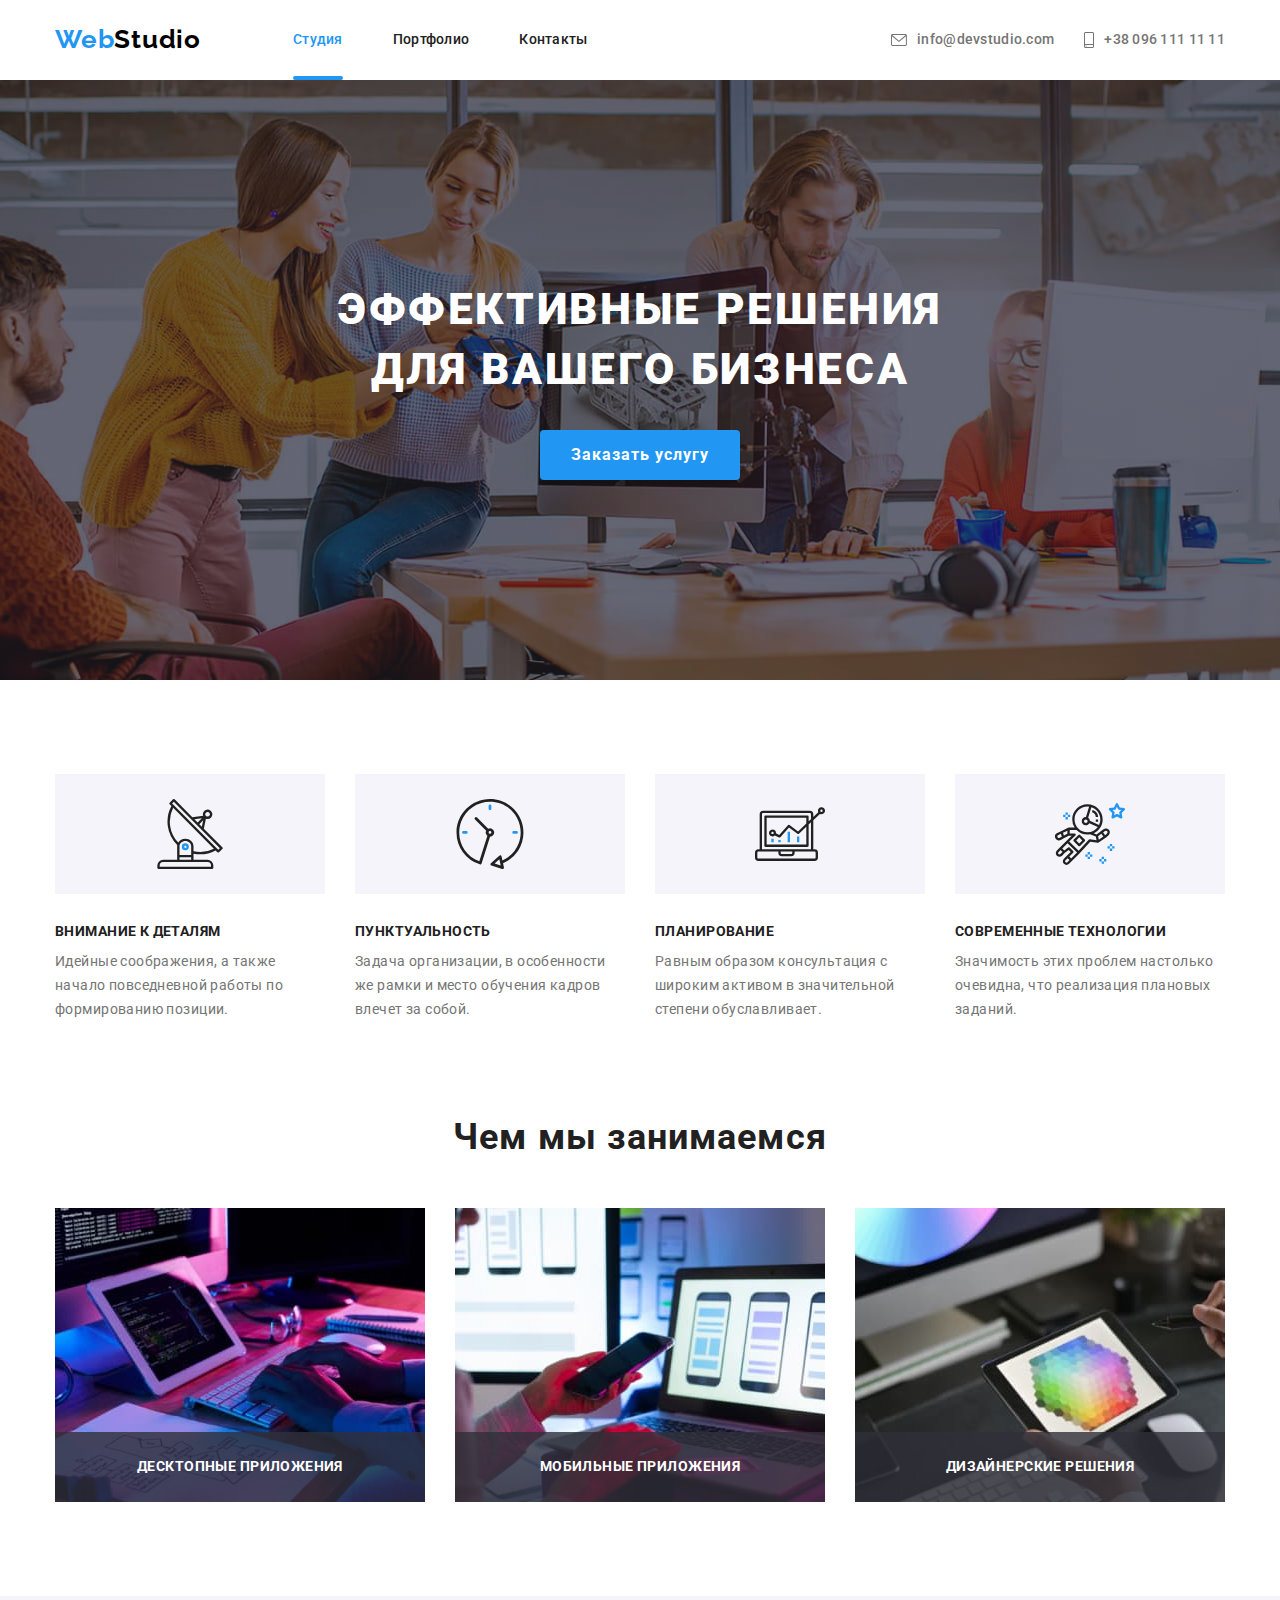
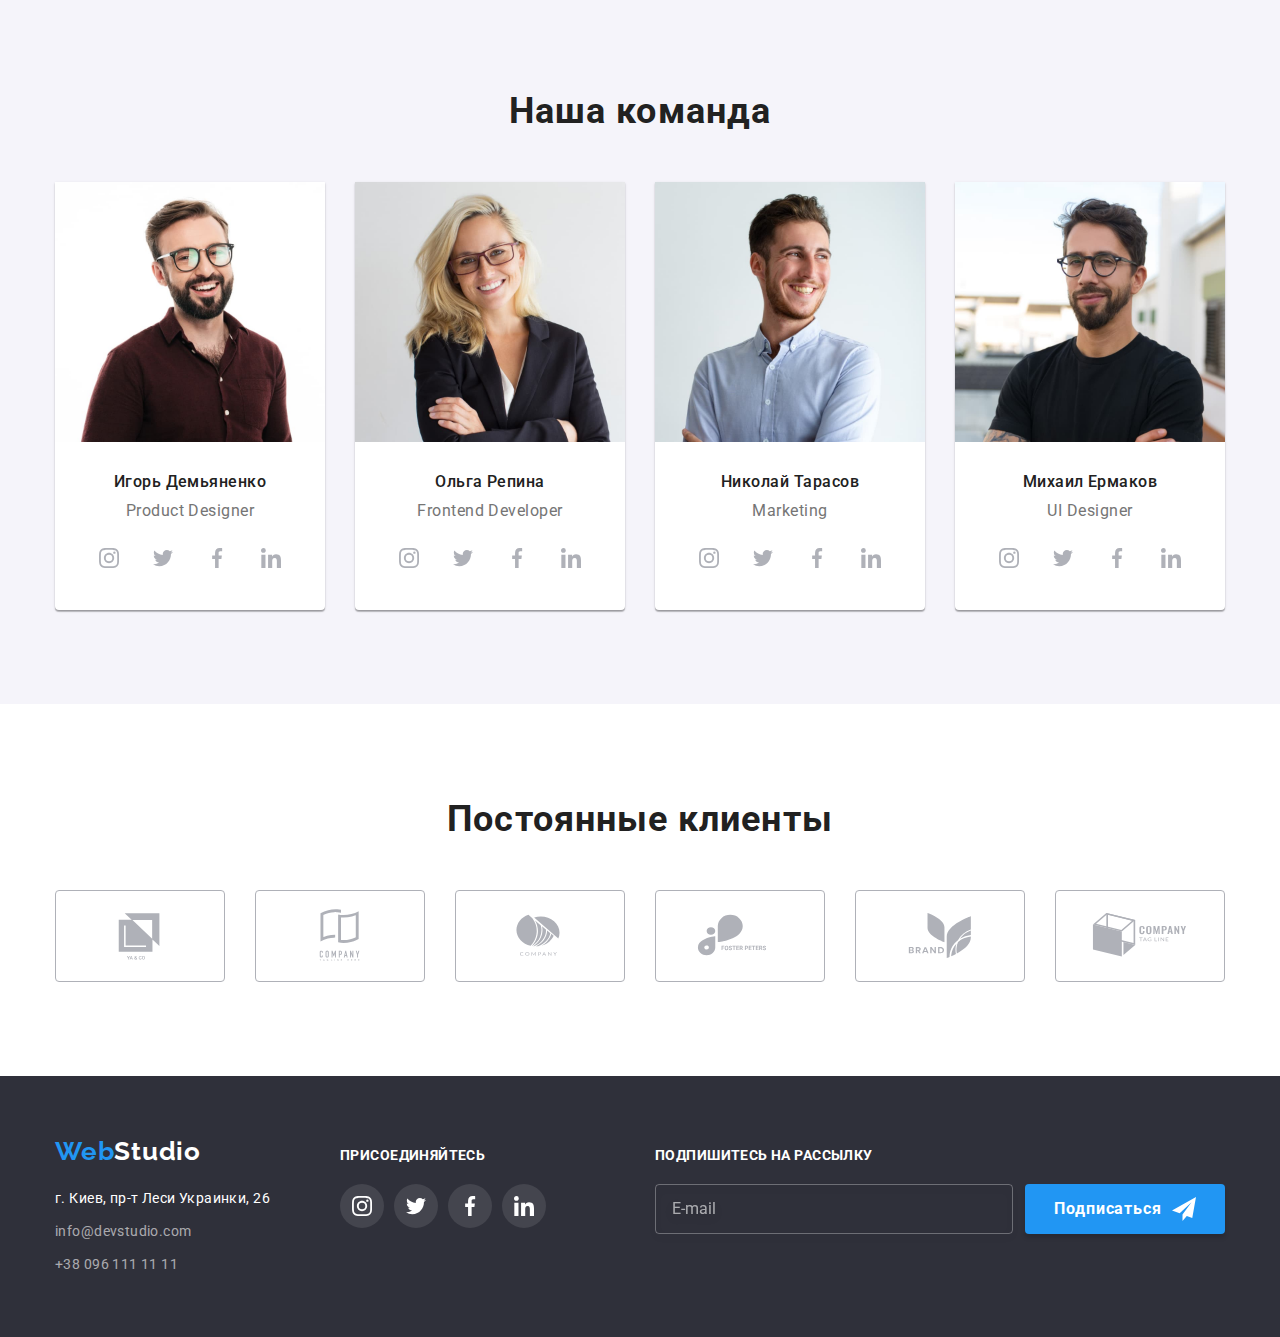
==== commit 75a86a16: "Стилізує мобільне меню" ====
--- a/index.html
+++ b/index.html
@@ -26,48 +26,80 @@
 		<!--Cекція хедер-->
 		<header class="header">
 			<div class="header__container container">
-				<nav class="nav">
-					<a class="header__logo logo link" lang="en" href="./index.html"
-						>Web<span class="logo__logo-part">Studio</span></a
-					>
-					<button
-						class="btn-menu"
-						type="button"
-						aria-expanded="false"
-						aria-controls="header__menu-container"
-						data-menu-button
-					>
-						<svg width="40px" height="40px" aria-label="Переключатель мобильного меню">
-							<use class="btn-menu__icon-burger" href="./images/icons.svg#burger-menu"></use>
-							<use class="btn-menu__icon-cross" href="./images/icons.svg#cross-menu"></use>
-						</svg>
-					</button>
-					<div class="header__menu-container" id="header__menu-container" data-menu>
+				<div class="header__block">
+					<nav class="nav">
+						<a class="header__logo logo link" lang="en" href="./index.html"
+							>Web<span class="logo__logo-part">Studio</span></a
+						>
+
 						<ul class="nav__list list">
 							<li class="nav__item"><a class="nav__link link nav__link--current" href="./index.html">Студия</a></li>
 							<li class="nav__item"><a class="nav__link link" href="./portfolio.html">Портфолио</a></li>
 							<li class="nav__item"><a class="nav__link link" href="#">Контакты</a></li>
 						</ul>
-						<ul class="header__contact contact list">
-							<li class="contact__item">
-								<a class="contact__link link" href="mailto:info@devstudio.com">
-									<svg class="contact__icon" width="16px" height="12px">
-										<use href="./images/icons.svg#envelope"></use>
-									</svg>
-									info@devstudio.com</a
-								>
-							</li>
-							<li class="contact__item"
-								><a class="contact__link link" href="tel:+380961111111">
-									<svg class="contact__icon" width="10px" height="16px">
-										<use href="./images/icons.svg#smartphone"></use>
-									</svg>
-									+38 096 111 11 11</a
-								></li
+					</nav>
+					<ul class="header__contact contact list">
+						<li class="contact__item">
+							<a class="contact__link link" href="mailto:info@devstudio.com">
+								<svg class="contact__icon" width="16px" height="12px">
+									<use href="./images/icons.svg#envelope"></use>
+								</svg>
+								info@devstudio.com</a
 							>
+						</li>
+						<li class="contact__item"
+							><a class="contact__link link" href="tel:+380961111111">
+								<svg class="contact__icon" width="10px" height="16px">
+									<use href="./images/icons.svg#smartphone"></use>
+								</svg>
+								+38 096 111 11 11</a
+							></li
+						>
+					</ul>
+				</div>
+				<button class="btn-menu" type="button" aria-expanded="false" aria-controls="mobile-menu" data-menu-button>
+					<svg width="40px" height="40px" aria-label="Переключатель мобильного меню">
+						<use class="btn-menu__icon-burger" href="./images/icons.svg#burger-menu"></use>
+						<use class="btn-menu__icon-cross" href="./images/icons.svg#cross-menu"></use>
+					</svg>
+				</button>
+				<!-- Мобільне меню -->
+				<div class="mobile-menu" id="mobile-menu" data-menu>
+					<nav class="mobile-menu__mobile-nav mobile-nav">
+						<ul class="mobile-nav__list list">
+							<li class="mobile-nav__item"
+								><a class="mobile-nav__link link mobile-nav__link--current" href="./index.html">Студия</a></li
+							>
+							<li class="mobile-nav__item"><a class="mobile-nav__link link" href="./portfolio.html">Портфолио</a></li>
+							<li class="mobile-nav__item"><a class="mobile-nav__link link" href="#">Контакты</a></li>
 						</ul>
-					</div>
-				</nav>
+					</nav>
+
+					<ul class="mobile-contact list">
+						<li class="mobile-contact__item"
+							><a class="mobile-contact__tel link" href="tel:+380961111111"> +38 096 111 11 11</a></li
+						>
+
+						<li class="mobile-contact__item">
+							<a class="mobile-contact__address link" href="mailto:info@devstudio.com"> info@devstudio.com</a>
+						</li>
+					</ul>
+
+					<ul class="mobile-socials list">
+						<li class="mobile-socials__item">
+							<a class="mobile-socials__link link" href="#" aria-label="instagram-link">Instagram </a>
+						</li>
+						<li class="mobile-socials__item"
+							><a class="mobile-socials__link link" href="#" aria-label="twitter-link">Twitter</a>
+						</li>
+						<li class="mobile-socials__item">
+							<a class="mobile-socials__link link" href="#" aria-label="facebook-link">Facebook</a>
+						</li>
+						<li class="mobile-socials__item">
+							<a class="mobile-socials__link link" href="#" aria-label="linkedin-link">LinkedIn</a>
+						</li>
+					</ul>
+				</div>
 			</div>
 		</header>
 
--- a/css/main.min.css
+++ b/css/main.min.css
@@ -1 +1 @@
-:root{--primary-text-color: #212121;--desc-text-color: #757575;--accent-color: #2196f3;--light-text-color: #ffffff;--address-text-color: rgba(255, 255, 255, 0.6);--logo-dark-color: #000000;--hover-btn-color: #188ce8;--main-background-color: #ffffff;--primary-background-color: #2f303a;--secondary-background-color: #f5f4fa;--primary-icon-color: #afb1b8;--primary-font-family: "Roboto", sans-serif;--secondary-font-family: "Raleway", sans-serif;--primary-font-size: 14px;--primary-letter-spacing: 0.03em;--items: 3;--indent: 30px;--transition-color: color 250ms cubic-bezier(0.4, 0, 0.2, 1);--transition-background-color: background-color 250ms cubic-bezier(0.4, 0, 0.2, 1);--anim-fast: 250ms cubic-bezier(0.4, 0, 0.2, 1)}.visually-hidden{position:absolute;width:1px;height:1px;margin:-1px;border:0;padding:0;white-space:nowrap;-webkit-clip-path:inset(100%);clip-path:inset(100%);clip:rect(0 0 0 0);overflow:hidden}body{background-color:var(--main-background-color);color:var(--primary-text-color);font-family:var(--primary-font-family);font-size:var(--primary-font-size);letter-spacing:var(--primary-letter-spacing)}h1,h2,h3,h4,p{margin:0}img{display:block;width:100%;height:auto}.list{padding:0;margin:0;list-style:none}.link{text-decoration:none}.card-set{display:-webkit-box;display:-ms-flexbox;display:flex;-ms-flex-wrap:wrap;flex-wrap:wrap;gap:var(--indent)}.card-set__item{-ms-flex-preferred-size:calc((100% - var(--indent)*(var(--items) - 1))/var(--items));flex-basis:calc((100% - var(--indent)*(var(--items) - 1))/var(--items))}.container{width:100%;padding-left:15px;padding-right:15px;margin-left:auto;margin-right:auto}@media screen and (min-width: 480px){.container{max-width:480px}}@media screen and (min-width: 768px){.container{max-width:768px}}@media screen and (min-width: 1200px){.container{max-width:1200px}}.btn-menu{margin:0;padding:0;border:none;background-color:rgba(0,0,0,0)}.btn-menu__icon-cross{display:none}.btn-menu.is-open .btn-menu__icon-cross{display:block}.btn-menu.is-open .btn-menu__icon-burger{display:none}@media screen and (min-width: 768px){.btn-menu{display:none}}.button{display:-webkit-box;display:-ms-flexbox;display:flex;min-width:200px;min-height:50px;margin-left:auto;margin-right:auto;padding:0;-webkit-box-pack:center;-ms-flex-pack:center;justify-content:center;-webkit-box-align:center;-ms-flex-align:center;align-items:center;color:var(--light-text-color);background-color:var(--accent-color);font-family:inherit;font-weight:700;font-size:16px;line-height:1.88;text-align:center;letter-spacing:.06em;border:none;-webkit-box-shadow:0px 4px 4px rgba(0,0,0,.15);box-shadow:0px 4px 4px rgba(0,0,0,.15);border-radius:4px;cursor:pointer}.button--interactive{-webkit-transition:var(--transition-background-color);transition:var(--transition-background-color)}.button--interactive:hover,.button--interactive:focus{background-color:var(--hover-btn-color)}.subtitle{font-size:var(---primary-font-size);font-weight:700;line-height:1.14;letter-spacing:var(--primary-letter-spacing);text-transform:uppercase}.subtitle--inverse{color:var(--light-text-color)}.subtitle--centered{text-align:center}.logo{color:var(--accent-color);font-family:var(--secondary-font-family);font-weight:700;font-size:26px;line-height:1.19;letter-spacing:var(--primary-letter-spacing)}.logo__logo-part{color:var(--logo-dark-color)}.logo__logo-part--inverse{color:var(--light-text-color)}.socials{display:-webkit-box;display:-ms-flexbox;display:flex;-webkit-box-pack:center;-ms-flex-pack:center;justify-content:center}.socials__item:not(:last-child){margin-right:10px}.socials__item{width:44px;height:44px}.socials__link{display:-webkit-box;display:-ms-flexbox;display:flex;width:100%;height:100%;-webkit-box-align:center;-ms-flex-align:center;align-items:center;-webkit-box-pack:center;-ms-flex-pack:center;justify-content:center;color:var(--primary-icon-color);border-radius:50%;-webkit-transition:var(--transition-color),var(--transition-background-color);transition:var(--transition-color),var(--transition-background-color)}.socials__icon{fill:currentColor}.socials__link:hover,.socials__link:focus{background-color:var(--accent-color);color:var(--light-text-color)}.socials__link--dark-theme{color:var(--light-text-color);background:rgba(255,255,255,.1);-webkit-transition:var(--transition-background-color);transition:var(--transition-background-color)}.contact__item:not(:last-child){margin-right:30px}.contact__link{display:-webkit-box;display:-ms-flexbox;display:flex;padding-top:32px;padding-bottom:32px;-webkit-box-align:center;-ms-flex-align:center;align-items:center;color:var(--desc-text-color);font-weight:500;line-height:1.14;letter-spacing:.02em;-webkit-transition:var(--transition-color);transition:var(--transition-color)}.contact__link:hover,.contact__link :focus{color:var(--accent-color)}.contact__icon{margin-right:10px;fill:currentColor}.contact__item:not(:last-child){margin-right:30px}.contact__link{display:-webkit-box;display:-ms-flexbox;display:flex;padding-top:32px;padding-bottom:32px;-webkit-box-align:center;-ms-flex-align:center;align-items:center;color:var(--desc-text-color);font-weight:500;line-height:1.14;letter-spacing:.02em;-webkit-transition:var(--transition-color);transition:var(--transition-color)}.contact__link:hover,.contact__link :focus{color:var(--accent-color)}.contact__icon{margin-right:10px;fill:currentColor}.address__link{color:var(--address-text-color)}.address__link--lighter-color{color:var(--light-text-color)}.address__item:not(:last-child){margin-bottom:9px}.address__link{font-style:normal;line-height:1.71;letter-spacing:var(--primary-letter-spacing);-webkit-transition:var(--transition-color);transition:var(--transition-color)}.address__link:hover,.address__link:focus{color:var(--accent-color)}.close-btn{position:absolute;display:-webkit-box;display:-ms-flexbox;display:flex;-webkit-box-align:center;-ms-flex-align:center;align-items:center;-webkit-box-pack:center;-ms-flex-pack:center;justify-content:center;width:30px;height:30px;padding:0;fill:currentColor;background:#fff;border:1px solid rgba(0,0,0,.1);border-radius:50%;cursor:pointer;-webkit-transition:var(--transition-color);transition:var(--transition-color)}.btn-list__item:not(:last-child){margin-right:8px}@media screen and (max-width: 767px){.btn-list__item:nth-child(-n+3){margin-bottom:15px}}.secondary-btn{padding:6px 22px;font-family:inherit;font-weight:500;font-size:16px;line-height:1.62;text-align:center;letter-spacing:var(--primary-letter-spacing);border:none;background-color:var(--secondary-background-color);border-radius:4px;-webkit-transition:var(--transition-color),var(--transition-background-color),-webkit-box-shadow var(--anim-fast);transition:var(--transition-color),var(--transition-background-color),-webkit-box-shadow var(--anim-fast);transition:var(--transition-color),var(--transition-background-color),box-shadow var(--anim-fast);transition:var(--transition-color),var(--transition-background-color),box-shadow var(--anim-fast),-webkit-box-shadow var(--anim-fast)}.secondary-btn--current,.secondary-btn:hover,.secondary-btn:focus{color:var(--light-text-color);background-color:var(--accent-color);-webkit-box-shadow:0px 3px 1px rgba(0,0,0,.1),0px 1px 2px rgba(0,0,0,.08),0px 2px 2px rgba(0,0,0,.12);box-shadow:0px 3px 1px rgba(0,0,0,.1),0px 1px 2px rgba(0,0,0,.08),0px 2px 2px rgba(0,0,0,.12)}.secondary-btn:hover,.secondary-btn:focus{cursor:pointer}.overlay{position:absolute;display:-webkit-box;display:-ms-flexbox;display:flex;-webkit-box-pack:center;-ms-flex-pack:center;justify-content:center;-webkit-box-align:center;-ms-flex-align:center;align-items:center;top:0;left:0;width:100%;height:100%;font-size:18px;line-height:1.56;color:var(--light-text-color);background:rgba(33,150,243,.9);-webkit-transition:-webkit-transform var(--anim-fast);transition:-webkit-transform var(--anim-fast);transition:transform var(--anim-fast);transition:transform var(--anim-fast), -webkit-transform var(--anim-fast);-webkit-transform:translateY(100%);transform:translateY(100%);overflow:hidden}.overlay__text{width:402px}@media screen and (min-width: 768px){.overlay__text{width:306px}}@media screen and (min-width: 1200px){.overlay__text{width:322px}}.portfolio__link:hover .overlay,.portfolio__link:focus .overlay{-webkit-transform:none;transform:none}.header{position:relative}.header__container{display:-webkit-box;display:-ms-flexbox;display:flex}.header__logo{margin-right:93px;padding-top:24px;padding-bottom:25px}.header__contact{display:-webkit-box;display:-ms-flexbox;display:flex;margin-left:auto;-webkit-box-align:center;-ms-flex-align:center;align-items:center}@media screen and (max-width: 767px){.header__menu-container{display:none;position:absolute;top:100%;left:0;width:100%;background-color:var(--main-background-color)}}.header__menu-container.is-open{display:block}.nav{display:-webkit-box;display:-ms-flexbox;display:flex;-webkit-box-align:center;-ms-flex-align:center;align-items:center}.nav__list{display:-webkit-box;display:-ms-flexbox;display:flex}.nav__item:not(:last-child){margin-right:50px}.nav__link{display:block;padding-top:32px;padding-bottom:0px;color:inherit;font-weight:500;line-height:1.14;letter-spacing:.02em;-webkit-transition:var(--transition-color);transition:var(--transition-color)}.nav__link--current,.nav__link:hover,.nav__link:focus{color:var(--accent-color)}.nav__link--current::after{content:"";display:block;width:100%;height:4px;margin-top:28px;background-color:var(--accent-color);border-radius:2px}.hero{padding-top:200px;padding-bottom:200px;margin-left:auto;margin-right:auto;max-width:1600px;height:600px;background-color:var(--primary-background-color);background-image:-webkit-gradient(linear, left top, left bottom, from(rgba(47, 48, 58, 0.4)), to(rgba(47, 48, 58, 0.4))),url(../images/hero-img.jpg);background-image:linear-gradient(rgba(47, 48, 58, 0.4), rgba(47, 48, 58, 0.4)),url(../images/hero-img.jpg);background-repeat:no-repeat;background-position:center;background-size:cover}.hero__title{margin-bottom:30px;color:var(--light-text-color);font-weight:900;font-size:26px;line-height:1.62;text-align:center;letter-spacing:.06em;text-transform:uppercase}@media screen and (min-width: 1200px){.hero__title{font-size:44px;line-height:1.36}}.benefits{padding-top:60px;padding-bottom:60px}@media screen and (min-width: 1200px){.benefits{padding-top:94px;padding-bottom:94px}}@media screen and (min-width: 768px){.benefits__list{display:-webkit-box;display:-ms-flexbox;display:flex;-ms-flex-wrap:wrap;flex-wrap:wrap;gap:30px}}@media screen and (min-width: 1200px){.benefits__list{-ms-flex-wrap:nowrap;flex-wrap:nowrap}}.benefits__item{width:100%}@media screen and (min-width: 768px){.benefits__item{-ms-flex-preferred-size:calc((100% - 30px)/2);flex-basis:calc((100% - 30px)/2)}}@media screen and (min-width: 1200px){.benefits__item{width:calc((100% - 30px)/3)}}@media screen and (max-width: 767px){.benefits__item:not(:last-child){margin-bottom:30px}}.benefits__pic{display:-webkit-box;display:-ms-flexbox;display:flex;margin-bottom:30px;-webkit-box-pack:center;-ms-flex-pack:center;justify-content:center;-webkit-box-align:center;-ms-flex-align:center;align-items:center;height:120px;background-color:var(--secondary-background-color)}.benefits__subtitle{margin-bottom:10px;text-align:center}@media screen and (min-width: 768px){.benefits__subtitle{text-align:left}}.benefits__desc{color:var(--desc-text-color);line-height:1.71;letter-spacing:var(--primary-letter-spacing);text-align:left}.work{padding-top:94px;padding-bottom:94px;padding-top:0}@media screen and (max-width: 1199px){.work{display:none}}.work__title{font-size:28px;line-height:1.18;text-align:center;letter-spacing:var(--primary-letter-spacing);margin-bottom:30px}@media screen and (min-width: 1200px){.work__title{font-size:36px;line-height:1.17;text-align:center;letter-spacing:var(--primary-letter-spacing);margin-bottom:50px}}.work__list{display:-webkit-box;display:-ms-flexbox;display:flex}.work__item:not(:last-child){margin-right:30px}.work__item{position:relative}.work__subtitle{position:absolute;display:-webkit-box;display:-ms-flexbox;display:flex;-webkit-box-pack:center;-ms-flex-pack:center;justify-content:center;bottom:0;-webkit-box-align:center;-ms-flex-align:center;align-items:center;width:100%;height:70px;background:rgba(47,48,58,.8)}.team{padding-top:60px;padding-bottom:60px;background-color:var(--secondary-background-color)}@media screen and (min-width: 1200px){.team{padding-top:94px;padding-bottom:94px}}.team__title{font-size:28px;line-height:1.18;text-align:center;letter-spacing:var(--primary-letter-spacing);margin-bottom:30px}@media screen and (min-width: 1200px){.team__title{font-size:36px;line-height:1.17;text-align:center;letter-spacing:var(--primary-letter-spacing);margin-bottom:50px}}.team__list{--items: 1}@media screen and (min-width: 768px){.team__list{--items: 2}}@media screen and (min-width: 1200px){.team__list{--items: 4}}.team__item{background-color:var(--main-background-color);-webkit-box-shadow:0px 1px 3px rgba(0,0,0,.12),0px 1px 1px rgba(0,0,0,.14),0px 2px 1px rgba(0,0,0,.2);box-shadow:0px 1px 3px rgba(0,0,0,.12),0px 1px 1px rgba(0,0,0,.14),0px 2px 1px rgba(0,0,0,.2);border-radius:0px 0px 4px 4px}.team__box{padding-top:30px;padding-bottom:24px}@media screen and (min-width: 1200px){.team__box{padding-bottom:30px}}.team__subtitle,.team__position{font-size:16px;line-height:1.19;text-align:center;letter-spacing:.03em}.team__subtitle{margin-bottom:10px;font-weight:500}.team__position{margin-bottom:16px;color:var(--desc-text-color)}.clients{padding-top:60px;padding-bottom:60px}@media screen and (min-width: 1200px){.clients{padding-top:94px;padding-bottom:94px}}.clients__title{font-size:28px;line-height:1.18;text-align:center;letter-spacing:var(--primary-letter-spacing);margin-bottom:30px}@media screen and (min-width: 1200px){.clients__title{font-size:36px;line-height:1.17;text-align:center;letter-spacing:var(--primary-letter-spacing);margin-bottom:50px}}.clients__list{--items: 2}@media screen and (min-width: 768px){.clients__list{--items: 3}}@media screen and (min-width: 1200px){.clients__list{--items: 6}}.clients__link{display:-webkit-box;display:-ms-flexbox;display:flex;-webkit-box-pack:center;-ms-flex-pack:center;justify-content:center;-webkit-box-align:center;-ms-flex-align:center;align-items:center;height:92px;color:var(--primary-icon-color);border:1px solid var(--primary-icon-color);border-radius:4px;-webkit-transition:var(--transition-color),border-color var(--anim-fast);transition:var(--transition-color),border-color var(--anim-fast)}.clients__link:hover,.clients__link:focus{color:var(--accent-color);border-color:var(--accent-color)}.clients__icon{fill:currentColor}.footer{padding-top:60px;padding-bottom:60px;background-color:var(--primary-background-color)}@media screen and (min-width: 768px){.footer__wrapper{display:-webkit-box;display:-ms-flexbox;display:flex;-ms-flex-pack:distribute;justify-content:space-around;-webkit-box-align:baseline;-ms-flex-align:baseline;align-items:baseline}}.footer__logo{display:inline-block;margin-bottom:20px}@media screen and (max-width: 1199px){.fotter__adress-block{text-align:center;margin-bottom:60px}}@media screen and (min-width: 1200px){.footer__container{display:-webkit-box;display:-ms-flexbox;display:flex;-webkit-box-align:baseline;-ms-flex-align:baseline;align-items:baseline}}@media screen and (max-width: 1199px){.footer__socials-block{text-align:center;margin-bottom:60px}}@media screen and (min-width: 1200px){.footer__socials-block{margin-left:70px}}.footer__subtitle{display:block;margin-bottom:20px}@media screen and (max-width: 1199px){.footer-form-feild{text-align:center}}@media screen and (min-width: 1200px){.footer-form-feild{margin-left:auto}}@media screen and (min-width: 1200px){.footer-form{position:relative;display:-webkit-box;display:-ms-flexbox;display:flex}}.footer-form-input{padding:15px 16px;width:100%;max-width:450px;height:50px;background-color:rgba(0,0,0,0);border:1px solid rgba(255,255,255,.3);-webkit-filter:drop-shadow(0px 4px 4px rgba(0, 0, 0, 0.15));filter:drop-shadow(0px 4px 4px rgba(0, 0, 0, 0.15));border-radius:4px;color:var(--light-text-color)}@media screen and (max-width: 1199px){.footer-form-input{margin-bottom:20px}}@media screen and (min-width: 1200px){.footer-form-input{margin-right:12px;width:358px}}.footer-form-input::-webkit-input-placeholder{font-size:16px;line-height:1.25;color:var(--address-text-color)}.footer-form-input::-moz-placeholder{font-size:16px;line-height:1.25;color:var(--address-text-color)}.footer-form-input:-ms-input-placeholder{font-size:16px;line-height:1.25;color:var(--address-text-color)}.footer-form-input::-ms-input-placeholder{font-size:16px;line-height:1.25;color:var(--address-text-color)}.footer-form-input::placeholder{font-size:16px;line-height:1.25;color:var(--address-text-color)}.footer-form-icon{margin-left:10px;fill:currentColor}.backdrop{position:fixed;top:0;left:0;width:100%;height:100%;background:rgba(0,0,0,.2);padding:93px 15px 94px 15px;overflow-y:scroll;opacity:1;visibility:visible;pointer-events:initial;-webkit-transition:opacity 500ms cubic-bezier(0.4, 0, 0.2, 1),visibility 500ms cubic-bezier(0.4, 0, 0.2, 1);transition:opacity 500ms cubic-bezier(0.4, 0, 0.2, 1),visibility 500ms cubic-bezier(0.4, 0, 0.2, 1)}.backdrop.is-hidden{opacity:0;visibility:hidden;pointer-events:none;-webkit-transform:scale(4) rotateZ(90deg);transform:scale(4) rotateZ(90deg);-webkit-transition:opacity 800ms cubic-bezier(0.4, 0, 0.2, 1),visibility 800ms cubic-bezier(0.4, 0, 0.2, 1),-webkit-transform 1600ms cubic-bezier(0.4, 0, 0.2, 1);transition:opacity 800ms cubic-bezier(0.4, 0, 0.2, 1),visibility 800ms cubic-bezier(0.4, 0, 0.2, 1),-webkit-transform 1600ms cubic-bezier(0.4, 0, 0.2, 1);transition:opacity 800ms cubic-bezier(0.4, 0, 0.2, 1),visibility 800ms cubic-bezier(0.4, 0, 0.2, 1),transform 1600ms cubic-bezier(0.4, 0, 0.2, 1);transition:opacity 800ms cubic-bezier(0.4, 0, 0.2, 1),visibility 800ms cubic-bezier(0.4, 0, 0.2, 1),transform 1600ms cubic-bezier(0.4, 0, 0.2, 1),-webkit-transform 1600ms cubic-bezier(0.4, 0, 0.2, 1)}.modal{position:relative;padding:40px;background:#fff;-webkit-box-shadow:0px 1px 3px rgba(0,0,0,.12),0px 1px 1px rgba(0,0,0,.14),0px 2px 1px rgba(0,0,0,.2);box-shadow:0px 1px 3px rgba(0,0,0,.12),0px 1px 1px rgba(0,0,0,.14),0px 2px 1px rgba(0,0,0,.2);border-radius:4px}@media screen and (min-width: 768px){.modal{position:absolute;top:50%;left:50%;-webkit-transform:translateX(-50%) translateY(-50%);transform:translateX(-50%) translateY(-50%);width:450px;height:609px}}@media screen and (min-width: 1200px){.modal{width:528px;height:581px}}.modal__close-btn{top:8px;right:8px}.modal-form-subtitle{display:block;margin-bottom:12px;font-weight:700;font-size:20px;line-height:1.5;text-align:center}@media screen and (min-width: 1200px){.modal-form-subtitle{line-height:1.15}}.modal-form-label{display:block;margin-bottom:4px;font-weight:400;font-size:12px;line-height:1,17;letter-spacing:.01em;color:var(--desc-text-color)}.modal-form-input,.modal-form-textarea{display:block;width:100%;border:1px solid rgba(33,33,33,.2);border-radius:4px}.modal-form-input{height:40px;padding:11px 12px 11px 42px;-webkit-transition:var(--transition-color),border-color var(--anim-fast);transition:var(--transition-color),border-color var(--anim-fast)}.modal-form-field{position:relative;margin-bottom:10px}.modal-form-icon{position:absolute;top:50%;left:12px;-webkit-transform:translateY(-50%);transform:translateY(-50%);fill:currentColor;-webkit-transition:var(--transition-color);transition:var(--transition-color)}.modal-form-textarea{margin-bottom:20px;padding:12px;height:120px;resize:none;-webkit-transition:var(--transition-color),border-color var(--anim-fast);transition:var(--transition-color),border-color var(--anim-fast)}.modal__close-btn:hover,.modal__close-btn:focus,.modal-form-field:focus-within{color:var(--accent-color)}.modal-form-input:focus,.modal-form-textarea:focus{color:#000;outline:rgba(0,0,0,0)}.modal-form-input:hover,.modal-form-textarea:hover,.modal-form-input:focus,.modal-form-textarea:focus{border-color:var(--accent-color)}.modal-form-textarea::-webkit-input-placeholder{font-size:12px;line-height:14px;letter-spacing:.01em;color:rgba(117,117,117,.5)}.modal-form-textarea::-moz-placeholder{font-size:12px;line-height:14px;letter-spacing:.01em;color:rgba(117,117,117,.5)}.modal-form-textarea:-ms-input-placeholder{font-size:12px;line-height:14px;letter-spacing:.01em;color:rgba(117,117,117,.5)}.modal-form-textarea::-ms-input-placeholder{font-size:12px;line-height:14px;letter-spacing:.01em;color:rgba(117,117,117,.5)}.modal-form-textarea::placeholder{font-size:12px;line-height:14px;letter-spacing:.01em;color:rgba(117,117,117,.5)}.modal-form-checkbox{display:-webkit-box;display:-ms-flexbox;display:flex;-webkit-box-align:center;-ms-flex-align:center;align-items:center;-webkit-box-pack:center;-ms-flex-pack:center;justify-content:center;margin-bottom:30px}.modal-agreement-wrapper{margin-right:8px}@media screen and (min-width: 1200px){.modal-agreement-wrapper{margin-right:8.4px}}.modal-agreement-icon{fill:var(--light-text-color);border:2px solid var(--primary-text-color);border-radius:2px;-webkit-transition:var(--transition-background-color),border-color var(--anim-fast);transition:var(--transition-background-color),border-color var(--anim-fast)}.modal-agreement-input:checked+.modal-agreement-wrapper .modal-agreement-icon{background-color:var(--accent-color);border-color:var(--accent-color)}.modal-agreement-text{font-size:12px;line-height:1.67;color:#757575;-webkit-user-select:none;-moz-user-select:none;-ms-user-select:none;user-select:none}@media screen and (min-width: 1200px){.modal-agreement-text{line-height:1.71}}.modal-agreement-contract{-webkit-text-decoration-line:underline;text-decoration-line:underline;color:#2196f3}.modal-submit-btn{-webkit-transition:var(--transition-background-color);transition:var(--transition-background-color)}.modal-submit-btn:hover,.modal-submit-btn:focus{background-color:var(--hover-btn-color)}.portfolio{padding-top:60px;padding-bottom:60px;border-top:1px solid #ececec}@media screen and (min-width: 1200px){.portfolio{padding-top:94px;padding-bottom:94px}}.portfolio__btn-list{display:-webkit-box;display:-ms-flexbox;display:flex;-ms-flex-wrap:wrap;flex-wrap:wrap;margin-bottom:40px}@media screen and (min-width: 768px){.portfolio__btn-list{-webkit-box-pack:center;-ms-flex-pack:center;justify-content:center;margin-bottom:30px}}@media screen and (min-width: 1200px){.portfolio__btn-list{-webkit-box-pack:center;-ms-flex-pack:center;justify-content:center;margin-bottom:50px}}.portfolio__card-set{--items: 1}@media screen and (min-width: 768px){.portfolio__card-set{--items: 2}}@media screen and (min-width: 1200px){.portfolio__card-set{--items: 3}}.portfolio__link{display:block;-webkit-transition:-webkit-box-shadow var(--anim-fast);transition:-webkit-box-shadow var(--anim-fast);transition:box-shadow var(--anim-fast);transition:box-shadow var(--anim-fast), -webkit-box-shadow var(--anim-fast)}.portfolio__link:hover,.portfolio__link:focus{-webkit-box-shadow:0px 1px 1px rgba(0,0,0,.12),0px 4px 4px rgba(0,0,0,.06),1px 4px 6px rgba(0,0,0,.16);box-shadow:0px 1px 1px rgba(0,0,0,.12),0px 4px 4px rgba(0,0,0,.06),1px 4px 6px rgba(0,0,0,.16)}.portfolio__thumb{position:relative;overflow:hidden}.portfolio__box{padding:20px 24px;border:1px solid #eee;border-top:none}@media screen and (min-width: 768px)and (max-width: 1199px){.portfolio__box{min-height:146px}}.portfolio__subtitle{margin-bottom:4px;color:var(--primary-text-color);font-size:18px;line-height:2;letter-spacing:.06em}.portfolio__desc{color:var(--desc-text-color);font-size:16px;line-height:1.88;letter-spacing:var(--primary-letter-spacing)}/*# sourceMappingURL=main.min.css.map */+:root{--primary-text-color: #212121;--desc-text-color: #757575;--accent-color: #2196f3;--light-text-color: #ffffff;--address-text-color: rgba(255, 255, 255, 0.6);--logo-dark-color: #000000;--hover-btn-color: #188ce8;--main-background-color: #ffffff;--primary-background-color: #2f303a;--secondary-background-color: #f5f4fa;--primary-icon-color: #afb1b8;--primary-font-family: "Roboto", sans-serif;--secondary-font-family: "Raleway", sans-serif;--primary-font-size: 14px;--primary-letter-spacing: 0.03em;--items: 3;--indent: 30px;--transition-color: color 250ms cubic-bezier(0.4, 0, 0.2, 1);--transition-background-color: background-color 250ms cubic-bezier(0.4, 0, 0.2, 1);--anim-fast: 250ms cubic-bezier(0.4, 0, 0.2, 1)}.visually-hidden{position:absolute;width:1px;height:1px;margin:-1px;border:0;padding:0;white-space:nowrap;-webkit-clip-path:inset(100%);clip-path:inset(100%);clip:rect(0 0 0 0);overflow:hidden}body{background-color:var(--main-background-color);color:var(--primary-text-color);font-family:var(--primary-font-family);font-size:var(--primary-font-size);letter-spacing:var(--primary-letter-spacing)}h1,h2,h3,h4,p{margin:0}img{display:block;width:100%;height:auto}.list{padding:0;margin:0;list-style:none}.link{text-decoration:none}.card-set{display:-webkit-box;display:-ms-flexbox;display:flex;-ms-flex-wrap:wrap;flex-wrap:wrap;gap:var(--indent)}.card-set__item{-ms-flex-preferred-size:calc((100% - var(--indent)*(var(--items) - 1))/var(--items));flex-basis:calc((100% - var(--indent)*(var(--items) - 1))/var(--items))}.container{width:100%;padding-left:15px;padding-right:15px;margin-left:auto;margin-right:auto}@media screen and (min-width: 480px){.container{max-width:480px}}@media screen and (min-width: 768px){.container{max-width:768px}}@media screen and (min-width: 1200px){.container{max-width:1200px}}.btn-menu{display:-webkit-inline-box;display:-ms-inline-flexbox;display:inline-flex;margin:0;padding:0;border:none;background-color:rgba(0,0,0,0);z-index:10}.btn-menu__icon-cross{display:none}.btn-menu.is-open .btn-menu__icon-cross{display:block}.btn-menu.is-open .btn-menu__icon-burger{display:none}@media screen and (min-width: 768px){.btn-menu{display:none}}.mobile-menu{position:fixed;top:0;left:0;-webkit-transform:translate(100%);transform:translate(100%);width:100%;height:100%;padding:48px 40px;display:-webkit-box;display:-ms-flexbox;display:flex;-webkit-box-orient:vertical;-webkit-box-direction:normal;-ms-flex-direction:column;flex-direction:column;background-color:var(--secondary-background-color);z-index:1;-webkit-transition:-webkit-transform var(--anim-fast);transition:-webkit-transform var(--anim-fast);transition:transform var(--anim-fast);transition:transform var(--anim-fast), -webkit-transform var(--anim-fast)}.mobile-menu.is-open{-webkit-transform:translate(0);transform:translate(0)}@media screen and (min-width: 768px){.mobile-menu{display:none}}.mobile-menu__mobile-nav{margin-bottom:auto}.mobile-nav__item:not(:last-child){margin-bottom:32px}.mobile-nav__link{font-weight:500;font-size:40px;line-height:1.18;letter-spacing:.02em;color:var(--primary-text-color)}.mobile-nav__link--current{color:var(--accent-color)}.mobile-contact{margin-bottom:64px}.mobile-contact__item:not(:last-child){margin-bottom:32px}.mobile-contact__tel{font-weight:500;font-size:34px;line-height:1.18;letter-spacing:.02em;color:var(--accent-color)}.mobile-contact__address{font-weight:500;font-size:24px;line-height:1.17;letter-spacing:.02em;color:var(--desc-text-color)}.mobile-socials{display:-webkit-box;display:-ms-flexbox;display:flex;-ms-flex-wrap:wrap;flex-wrap:wrap;gap:10px}.mobile-socials__item:not(:last-child){padding-right:10px;border-right:1px solid rgba(33,33,33,.2)}.mobile-socials__link{font-weight:500;font-size:18px;line-height:1.22;letter-spacing:.02em;color:var(--accent-color)}.button{display:-webkit-box;display:-ms-flexbox;display:flex;min-width:200px;min-height:50px;margin-left:auto;margin-right:auto;padding:0;-webkit-box-pack:center;-ms-flex-pack:center;justify-content:center;-webkit-box-align:center;-ms-flex-align:center;align-items:center;color:var(--light-text-color);background-color:var(--accent-color);font-family:inherit;font-weight:700;font-size:16px;line-height:1.88;text-align:center;letter-spacing:.06em;border:none;-webkit-box-shadow:0px 4px 4px rgba(0,0,0,.15);box-shadow:0px 4px 4px rgba(0,0,0,.15);border-radius:4px;cursor:pointer}.button--interactive{-webkit-transition:var(--transition-background-color);transition:var(--transition-background-color)}.button--interactive:hover,.button--interactive:focus{background-color:var(--hover-btn-color)}.subtitle{font-size:var(---primary-font-size);font-weight:700;line-height:1.14;letter-spacing:var(--primary-letter-spacing);text-transform:uppercase}.subtitle--inverse{color:var(--light-text-color)}.subtitle--centered{text-align:center}.logo{color:var(--accent-color);font-family:var(--secondary-font-family);font-weight:700;font-size:26px;line-height:1.19;letter-spacing:var(--primary-letter-spacing)}.logo__logo-part{color:var(--logo-dark-color)}.logo__logo-part--inverse{color:var(--light-text-color)}.socials{display:-webkit-box;display:-ms-flexbox;display:flex;-webkit-box-pack:center;-ms-flex-pack:center;justify-content:center}.socials__item:not(:last-child){margin-right:10px}.socials__item{width:44px;height:44px}.socials__link{display:-webkit-box;display:-ms-flexbox;display:flex;width:100%;height:100%;-webkit-box-align:center;-ms-flex-align:center;align-items:center;-webkit-box-pack:center;-ms-flex-pack:center;justify-content:center;color:var(--primary-icon-color);border-radius:50%;-webkit-transition:var(--transition-color),var(--transition-background-color);transition:var(--transition-color),var(--transition-background-color)}.socials__icon{fill:currentColor}.socials__link:hover,.socials__link:focus{background-color:var(--accent-color);color:var(--light-text-color)}.socials__link--dark-theme{color:var(--light-text-color);background:rgba(255,255,255,.1);-webkit-transition:var(--transition-background-color);transition:var(--transition-background-color)}.contact{margin-left:auto}@media screen and (min-width: 1200px){.contact__item:not(:last-child){margin-right:30px}}.contact__link{display:-webkit-box;display:-ms-flexbox;display:flex;-webkit-box-align:center;-ms-flex-align:center;align-items:center;color:var(--desc-text-color);padding-top:5px;padding-bottom:5px;font-weight:500;line-height:1.14;letter-spacing:.02em;-webkit-transition:var(--transition-color);transition:var(--transition-color)}@media screen and (min-width: 1200px){.contact__link{padding-top:32px;padding-bottom:32px}}.contact__link:hover,.contact__link :focus{color:var(--accent-color)}.contact__icon{margin-right:10px;fill:currentColor}.address__link{color:var(--address-text-color)}.address__link--lighter-color{color:var(--light-text-color)}.address__item:not(:last-child){margin-bottom:9px}.address__link{font-style:normal;line-height:1.71;letter-spacing:var(--primary-letter-spacing);-webkit-transition:var(--transition-color);transition:var(--transition-color)}.address__link:hover,.address__link:focus{color:var(--accent-color)}.close-btn{position:absolute;display:-webkit-box;display:-ms-flexbox;display:flex;-webkit-box-align:center;-ms-flex-align:center;align-items:center;-webkit-box-pack:center;-ms-flex-pack:center;justify-content:center;width:30px;height:30px;padding:0;fill:currentColor;background:#fff;border:1px solid rgba(0,0,0,.1);border-radius:50%;cursor:pointer;-webkit-transition:var(--transition-color);transition:var(--transition-color)}.btn-list__item:not(:last-child){margin-right:8px}@media screen and (max-width: 767px){.btn-list__item:nth-child(-n+3){margin-bottom:15px}}.secondary-btn{padding:6px 22px;font-family:inherit;font-weight:500;font-size:16px;line-height:1.62;text-align:center;letter-spacing:var(--primary-letter-spacing);border:none;background-color:var(--secondary-background-color);border-radius:4px;-webkit-transition:var(--transition-color),var(--transition-background-color),-webkit-box-shadow var(--anim-fast);transition:var(--transition-color),var(--transition-background-color),-webkit-box-shadow var(--anim-fast);transition:var(--transition-color),var(--transition-background-color),box-shadow var(--anim-fast);transition:var(--transition-color),var(--transition-background-color),box-shadow var(--anim-fast),-webkit-box-shadow var(--anim-fast)}.secondary-btn--current,.secondary-btn:hover,.secondary-btn:focus{color:var(--light-text-color);background-color:var(--accent-color);-webkit-box-shadow:0px 3px 1px rgba(0,0,0,.1),0px 1px 2px rgba(0,0,0,.08),0px 2px 2px rgba(0,0,0,.12);box-shadow:0px 3px 1px rgba(0,0,0,.1),0px 1px 2px rgba(0,0,0,.08),0px 2px 2px rgba(0,0,0,.12)}.secondary-btn:hover,.secondary-btn:focus{cursor:pointer}.overlay{position:absolute;display:-webkit-box;display:-ms-flexbox;display:flex;-webkit-box-pack:center;-ms-flex-pack:center;justify-content:center;-webkit-box-align:center;-ms-flex-align:center;align-items:center;top:0;left:0;width:100%;height:100%;font-size:18px;line-height:1.56;color:var(--light-text-color);background:rgba(33,150,243,.9);-webkit-transition:-webkit-transform var(--anim-fast);transition:-webkit-transform var(--anim-fast);transition:transform var(--anim-fast);transition:transform var(--anim-fast), -webkit-transform var(--anim-fast);-webkit-transform:translateY(100%);transform:translateY(100%);overflow:hidden}.overlay__text{width:402px}@media screen and (min-width: 768px){.overlay__text{width:306px}}@media screen and (min-width: 1200px){.overlay__text{width:322px}}.portfolio__link:hover .overlay,.portfolio__link:focus .overlay{-webkit-transform:none;transform:none}@media screen and (max-width: 767px){.header__container{display:-webkit-box;display:-ms-flexbox;display:flex;-webkit-box-align:center;-ms-flex-align:center;align-items:center;-webkit-box-pack:justify;-ms-flex-pack:justify;justify-content:space-between}}.header__block{display:-webkit-box;display:-ms-flexbox;display:flex;-webkit-box-align:center;-ms-flex-align:center;align-items:center}.header__logo{padding-top:16px;padding-bottom:16px}@media screen and (min-width: 768px){.header__logo{margin-right:87px;padding-top:24px;padding-bottom:25px}}@media screen and (min-width: 1200px){.header__logo{margin-right:92px}}@media screen and (max-width: 767px){.header__contact{display:none}}@media screen and (min-width: 1200px){.header__contact{display:-webkit-box;display:-ms-flexbox;display:flex;-webkit-box-align:center;-ms-flex-align:center;align-items:center}}.nav{display:-webkit-box;display:-ms-flexbox;display:flex;-webkit-box-align:center;-ms-flex-align:center;align-items:center}.nav__list{display:-webkit-box;display:-ms-flexbox;display:flex}@media screen and (max-width: 767px){.nav__list{display:none}}.nav__item:not(:last-child){margin-right:50px}.nav__link{display:block;padding-top:32px;padding-bottom:0px;color:inherit;font-weight:500;line-height:1.14;letter-spacing:.02em;-webkit-transition:var(--transition-color);transition:var(--transition-color)}.nav__link--current,.nav__link:hover,.nav__link:focus{color:var(--accent-color)}.nav__link--current::after{content:"";display:block;width:100%;height:4px;margin-top:28px;background-color:var(--accent-color);border-radius:2px}.hero{padding-top:200px;padding-bottom:200px;margin-left:auto;margin-right:auto;max-width:1600px;height:600px;background-color:var(--primary-background-color);background-image:-webkit-gradient(linear, left top, left bottom, from(rgba(47, 48, 58, 0.4)), to(rgba(47, 48, 58, 0.4))),url(../images/hero-img.jpg);background-image:linear-gradient(rgba(47, 48, 58, 0.4), rgba(47, 48, 58, 0.4)),url(../images/hero-img.jpg);background-repeat:no-repeat;background-position:center;background-size:cover}.hero__title{margin-bottom:30px;color:var(--light-text-color);font-weight:900;font-size:26px;line-height:1.62;text-align:center;letter-spacing:.06em;text-transform:uppercase}@media screen and (min-width: 1200px){.hero__title{font-size:44px;line-height:1.36}}.benefits{padding-top:60px;padding-bottom:60px}@media screen and (min-width: 1200px){.benefits{padding-top:94px;padding-bottom:94px}}@media screen and (min-width: 768px){.benefits__list{display:-webkit-box;display:-ms-flexbox;display:flex;-ms-flex-wrap:wrap;flex-wrap:wrap;gap:30px}}@media screen and (min-width: 1200px){.benefits__list{-ms-flex-wrap:nowrap;flex-wrap:nowrap}}.benefits__item{width:100%}@media screen and (min-width: 768px){.benefits__item{-ms-flex-preferred-size:calc((100% - 30px)/2);flex-basis:calc((100% - 30px)/2)}}@media screen and (min-width: 1200px){.benefits__item{width:calc((100% - 30px)/3)}}@media screen and (max-width: 767px){.benefits__item:not(:last-child){margin-bottom:30px}}.benefits__pic{display:-webkit-box;display:-ms-flexbox;display:flex;margin-bottom:30px;-webkit-box-pack:center;-ms-flex-pack:center;justify-content:center;-webkit-box-align:center;-ms-flex-align:center;align-items:center;height:120px;background-color:var(--secondary-background-color)}.benefits__subtitle{margin-bottom:10px;text-align:center}@media screen and (min-width: 768px){.benefits__subtitle{text-align:left}}.benefits__desc{color:var(--desc-text-color);line-height:1.71;letter-spacing:var(--primary-letter-spacing);text-align:left}.work{padding-top:94px;padding-bottom:94px;padding-top:0}@media screen and (max-width: 1199px){.work{display:none}}.work__title{font-size:28px;line-height:1.18;text-align:center;letter-spacing:var(--primary-letter-spacing);margin-bottom:30px}@media screen and (min-width: 1200px){.work__title{font-size:36px;line-height:1.17;text-align:center;letter-spacing:var(--primary-letter-spacing);margin-bottom:50px}}.work__list{display:-webkit-box;display:-ms-flexbox;display:flex}.work__item:not(:last-child){margin-right:30px}.work__item{position:relative}.work__subtitle{position:absolute;display:-webkit-box;display:-ms-flexbox;display:flex;-webkit-box-pack:center;-ms-flex-pack:center;justify-content:center;bottom:0;-webkit-box-align:center;-ms-flex-align:center;align-items:center;width:100%;height:70px;background:rgba(47,48,58,.8)}.team{padding-top:60px;padding-bottom:60px;background-color:var(--secondary-background-color)}@media screen and (min-width: 1200px){.team{padding-top:94px;padding-bottom:94px}}.team__title{font-size:28px;line-height:1.18;text-align:center;letter-spacing:var(--primary-letter-spacing);margin-bottom:30px}@media screen and (min-width: 1200px){.team__title{font-size:36px;line-height:1.17;text-align:center;letter-spacing:var(--primary-letter-spacing);margin-bottom:50px}}.team__list{--items: 1}@media screen and (min-width: 768px){.team__list{--items: 2}}@media screen and (min-width: 1200px){.team__list{--items: 4}}.team__item{background-color:var(--main-background-color);-webkit-box-shadow:0px 1px 3px rgba(0,0,0,.12),0px 1px 1px rgba(0,0,0,.14),0px 2px 1px rgba(0,0,0,.2);box-shadow:0px 1px 3px rgba(0,0,0,.12),0px 1px 1px rgba(0,0,0,.14),0px 2px 1px rgba(0,0,0,.2);border-radius:0px 0px 4px 4px}.team__box{padding-top:30px;padding-bottom:24px}@media screen and (min-width: 1200px){.team__box{padding-bottom:30px}}.team__subtitle,.team__position{font-size:16px;line-height:1.19;text-align:center;letter-spacing:.03em}.team__subtitle{margin-bottom:10px;font-weight:500}.team__position{margin-bottom:16px;color:var(--desc-text-color)}.clients{padding-top:60px;padding-bottom:60px}@media screen and (min-width: 1200px){.clients{padding-top:94px;padding-bottom:94px}}.clients__title{font-size:28px;line-height:1.18;text-align:center;letter-spacing:var(--primary-letter-spacing);margin-bottom:30px}@media screen and (min-width: 1200px){.clients__title{font-size:36px;line-height:1.17;text-align:center;letter-spacing:var(--primary-letter-spacing);margin-bottom:50px}}.clients__list{--items: 2}@media screen and (min-width: 768px){.clients__list{--items: 3}}@media screen and (min-width: 1200px){.clients__list{--items: 6}}.clients__link{display:-webkit-box;display:-ms-flexbox;display:flex;-webkit-box-pack:center;-ms-flex-pack:center;justify-content:center;-webkit-box-align:center;-ms-flex-align:center;align-items:center;height:92px;color:var(--primary-icon-color);border:1px solid var(--primary-icon-color);border-radius:4px;-webkit-transition:var(--transition-color),border-color var(--anim-fast);transition:var(--transition-color),border-color var(--anim-fast)}.clients__link:hover,.clients__link:focus{color:var(--accent-color);border-color:var(--accent-color)}.clients__icon{fill:currentColor}.footer{padding-top:60px;padding-bottom:60px;background-color:var(--primary-background-color)}@media screen and (min-width: 768px){.footer__wrapper{display:-webkit-box;display:-ms-flexbox;display:flex;-ms-flex-pack:distribute;justify-content:space-around;-webkit-box-align:baseline;-ms-flex-align:baseline;align-items:baseline}}.footer__logo{display:inline-block;margin-bottom:20px}@media screen and (max-width: 1199px){.fotter__adress-block{text-align:center;margin-bottom:60px}}@media screen and (min-width: 1200px){.footer__container{display:-webkit-box;display:-ms-flexbox;display:flex;-webkit-box-align:baseline;-ms-flex-align:baseline;align-items:baseline}}@media screen and (max-width: 1199px){.footer__socials-block{text-align:center;margin-bottom:60px}}@media screen and (min-width: 1200px){.footer__socials-block{margin-left:70px}}.footer__subtitle{display:block;margin-bottom:20px}@media screen and (max-width: 1199px){.footer-form-feild{text-align:center}}@media screen and (min-width: 1200px){.footer-form-feild{margin-left:auto}}@media screen and (min-width: 1200px){.footer-form{position:relative;display:-webkit-box;display:-ms-flexbox;display:flex}}.footer-form-input{padding:15px 16px;width:100%;max-width:450px;height:50px;background-color:rgba(0,0,0,0);border:1px solid rgba(255,255,255,.3);-webkit-filter:drop-shadow(0px 4px 4px rgba(0, 0, 0, 0.15));filter:drop-shadow(0px 4px 4px rgba(0, 0, 0, 0.15));border-radius:4px;color:var(--light-text-color)}@media screen and (max-width: 1199px){.footer-form-input{margin-bottom:20px}}@media screen and (min-width: 1200px){.footer-form-input{margin-right:12px;width:358px}}.footer-form-input::-webkit-input-placeholder{font-size:16px;line-height:1.25;color:var(--address-text-color)}.footer-form-input::-moz-placeholder{font-size:16px;line-height:1.25;color:var(--address-text-color)}.footer-form-input:-ms-input-placeholder{font-size:16px;line-height:1.25;color:var(--address-text-color)}.footer-form-input::-ms-input-placeholder{font-size:16px;line-height:1.25;color:var(--address-text-color)}.footer-form-input::placeholder{font-size:16px;line-height:1.25;color:var(--address-text-color)}.footer-form-icon{margin-left:10px;fill:currentColor}.backdrop{position:fixed;top:0;left:0;width:100%;height:100%;background:rgba(0,0,0,.2);padding:93px 15px 94px 15px;overflow-y:scroll;opacity:1;visibility:visible;pointer-events:initial;z-index:100;-webkit-transition:opacity 500ms cubic-bezier(0.4, 0, 0.2, 1),visibility 500ms cubic-bezier(0.4, 0, 0.2, 1);transition:opacity 500ms cubic-bezier(0.4, 0, 0.2, 1),visibility 500ms cubic-bezier(0.4, 0, 0.2, 1)}.backdrop.is-hidden{opacity:0;visibility:hidden;pointer-events:none;-webkit-transform:scale(4) rotateZ(90deg);transform:scale(4) rotateZ(90deg);-webkit-transition:opacity 800ms cubic-bezier(0.4, 0, 0.2, 1),visibility 800ms cubic-bezier(0.4, 0, 0.2, 1),-webkit-transform 1600ms cubic-bezier(0.4, 0, 0.2, 1);transition:opacity 800ms cubic-bezier(0.4, 0, 0.2, 1),visibility 800ms cubic-bezier(0.4, 0, 0.2, 1),-webkit-transform 1600ms cubic-bezier(0.4, 0, 0.2, 1);transition:opacity 800ms cubic-bezier(0.4, 0, 0.2, 1),visibility 800ms cubic-bezier(0.4, 0, 0.2, 1),transform 1600ms cubic-bezier(0.4, 0, 0.2, 1);transition:opacity 800ms cubic-bezier(0.4, 0, 0.2, 1),visibility 800ms cubic-bezier(0.4, 0, 0.2, 1),transform 1600ms cubic-bezier(0.4, 0, 0.2, 1),-webkit-transform 1600ms cubic-bezier(0.4, 0, 0.2, 1)}.modal{position:relative;padding:40px;background:#fff;-webkit-box-shadow:0px 1px 3px rgba(0,0,0,.12),0px 1px 1px rgba(0,0,0,.14),0px 2px 1px rgba(0,0,0,.2);box-shadow:0px 1px 3px rgba(0,0,0,.12),0px 1px 1px rgba(0,0,0,.14),0px 2px 1px rgba(0,0,0,.2);border-radius:4px}@media screen and (min-width: 768px){.modal{position:absolute;top:50%;left:50%;-webkit-transform:translateX(-50%) translateY(-50%);transform:translateX(-50%) translateY(-50%);width:450px;height:609px}}@media screen and (min-width: 1200px){.modal{width:528px;height:581px}}.modal__close-btn{top:8px;right:8px}.modal-form-subtitle{display:block;margin-bottom:12px;font-weight:700;font-size:20px;line-height:1.5;text-align:center}@media screen and (min-width: 1200px){.modal-form-subtitle{line-height:1.15}}.modal-form-label{display:block;margin-bottom:4px;font-weight:400;font-size:12px;line-height:1,17;letter-spacing:.01em;color:var(--desc-text-color)}.modal-form-input,.modal-form-textarea{display:block;width:100%;border:1px solid rgba(33,33,33,.2);border-radius:4px}.modal-form-input{height:40px;padding:11px 12px 11px 42px;-webkit-transition:var(--transition-color),border-color var(--anim-fast);transition:var(--transition-color),border-color var(--anim-fast)}.modal-form-field{position:relative;margin-bottom:10px}.modal-form-icon{position:absolute;top:50%;left:12px;-webkit-transform:translateY(-50%);transform:translateY(-50%);fill:currentColor;-webkit-transition:var(--transition-color);transition:var(--transition-color)}.modal-form-textarea{margin-bottom:20px;padding:12px;height:120px;resize:none;-webkit-transition:var(--transition-color),border-color var(--anim-fast);transition:var(--transition-color),border-color var(--anim-fast)}.modal__close-btn:hover,.modal__close-btn:focus,.modal-form-field:focus-within{color:var(--accent-color)}.modal-form-input:focus,.modal-form-textarea:focus{color:#000;outline:rgba(0,0,0,0)}.modal-form-input:hover,.modal-form-textarea:hover,.modal-form-input:focus,.modal-form-textarea:focus{border-color:var(--accent-color)}.modal-form-textarea::-webkit-input-placeholder{font-size:12px;line-height:14px;letter-spacing:.01em;color:rgba(117,117,117,.5)}.modal-form-textarea::-moz-placeholder{font-size:12px;line-height:14px;letter-spacing:.01em;color:rgba(117,117,117,.5)}.modal-form-textarea:-ms-input-placeholder{font-size:12px;line-height:14px;letter-spacing:.01em;color:rgba(117,117,117,.5)}.modal-form-textarea::-ms-input-placeholder{font-size:12px;line-height:14px;letter-spacing:.01em;color:rgba(117,117,117,.5)}.modal-form-textarea::placeholder{font-size:12px;line-height:14px;letter-spacing:.01em;color:rgba(117,117,117,.5)}.modal-form-checkbox{display:-webkit-box;display:-ms-flexbox;display:flex;-webkit-box-align:center;-ms-flex-align:center;align-items:center;-webkit-box-pack:center;-ms-flex-pack:center;justify-content:center;margin-bottom:30px}.modal-agreement-wrapper{margin-right:8px}@media screen and (min-width: 1200px){.modal-agreement-wrapper{margin-right:8.4px}}.modal-agreement-icon{fill:var(--light-text-color);border:2px solid var(--primary-text-color);border-radius:2px;-webkit-transition:var(--transition-background-color),border-color var(--anim-fast);transition:var(--transition-background-color),border-color var(--anim-fast)}.modal-agreement-input:checked+.modal-agreement-wrapper .modal-agreement-icon{background-color:var(--accent-color);border-color:var(--accent-color)}.modal-agreement-text{font-size:12px;line-height:1.67;color:#757575;-webkit-user-select:none;-moz-user-select:none;-ms-user-select:none;user-select:none}@media screen and (min-width: 1200px){.modal-agreement-text{line-height:1.71}}.modal-agreement-contract{-webkit-text-decoration-line:underline;text-decoration-line:underline;color:#2196f3}.modal-submit-btn{-webkit-transition:var(--transition-background-color);transition:var(--transition-background-color)}.modal-submit-btn:hover,.modal-submit-btn:focus{background-color:var(--hover-btn-color)}.portfolio{padding-top:60px;padding-bottom:60px;border-top:1px solid #ececec}@media screen and (min-width: 1200px){.portfolio{padding-top:94px;padding-bottom:94px}}.portfolio__btn-list{display:-webkit-box;display:-ms-flexbox;display:flex;-ms-flex-wrap:wrap;flex-wrap:wrap;margin-bottom:40px}@media screen and (min-width: 768px){.portfolio__btn-list{-webkit-box-pack:center;-ms-flex-pack:center;justify-content:center;margin-bottom:30px}}@media screen and (min-width: 1200px){.portfolio__btn-list{-webkit-box-pack:center;-ms-flex-pack:center;justify-content:center;margin-bottom:50px}}.portfolio__card-set{--items: 1}@media screen and (min-width: 768px){.portfolio__card-set{--items: 2}}@media screen and (min-width: 1200px){.portfolio__card-set{--items: 3}}.portfolio__link{display:block;-webkit-transition:-webkit-box-shadow var(--anim-fast);transition:-webkit-box-shadow var(--anim-fast);transition:box-shadow var(--anim-fast);transition:box-shadow var(--anim-fast), -webkit-box-shadow var(--anim-fast)}.portfolio__link:hover,.portfolio__link:focus{-webkit-box-shadow:0px 1px 1px rgba(0,0,0,.12),0px 4px 4px rgba(0,0,0,.06),1px 4px 6px rgba(0,0,0,.16);box-shadow:0px 1px 1px rgba(0,0,0,.12),0px 4px 4px rgba(0,0,0,.06),1px 4px 6px rgba(0,0,0,.16)}.portfolio__thumb{position:relative;overflow:hidden}.portfolio__box{padding:20px 24px;border:1px solid #eee;border-top:none}@media screen and (min-width: 768px)and (max-width: 1199px){.portfolio__box{min-height:146px}}.portfolio__subtitle{margin-bottom:4px;color:var(--primary-text-color);font-size:18px;line-height:2;letter-spacing:.06em}.portfolio__desc{color:var(--desc-text-color);font-size:16px;line-height:1.88;letter-spacing:var(--primary-letter-spacing)}/*# sourceMappingURL=main.min.css.map */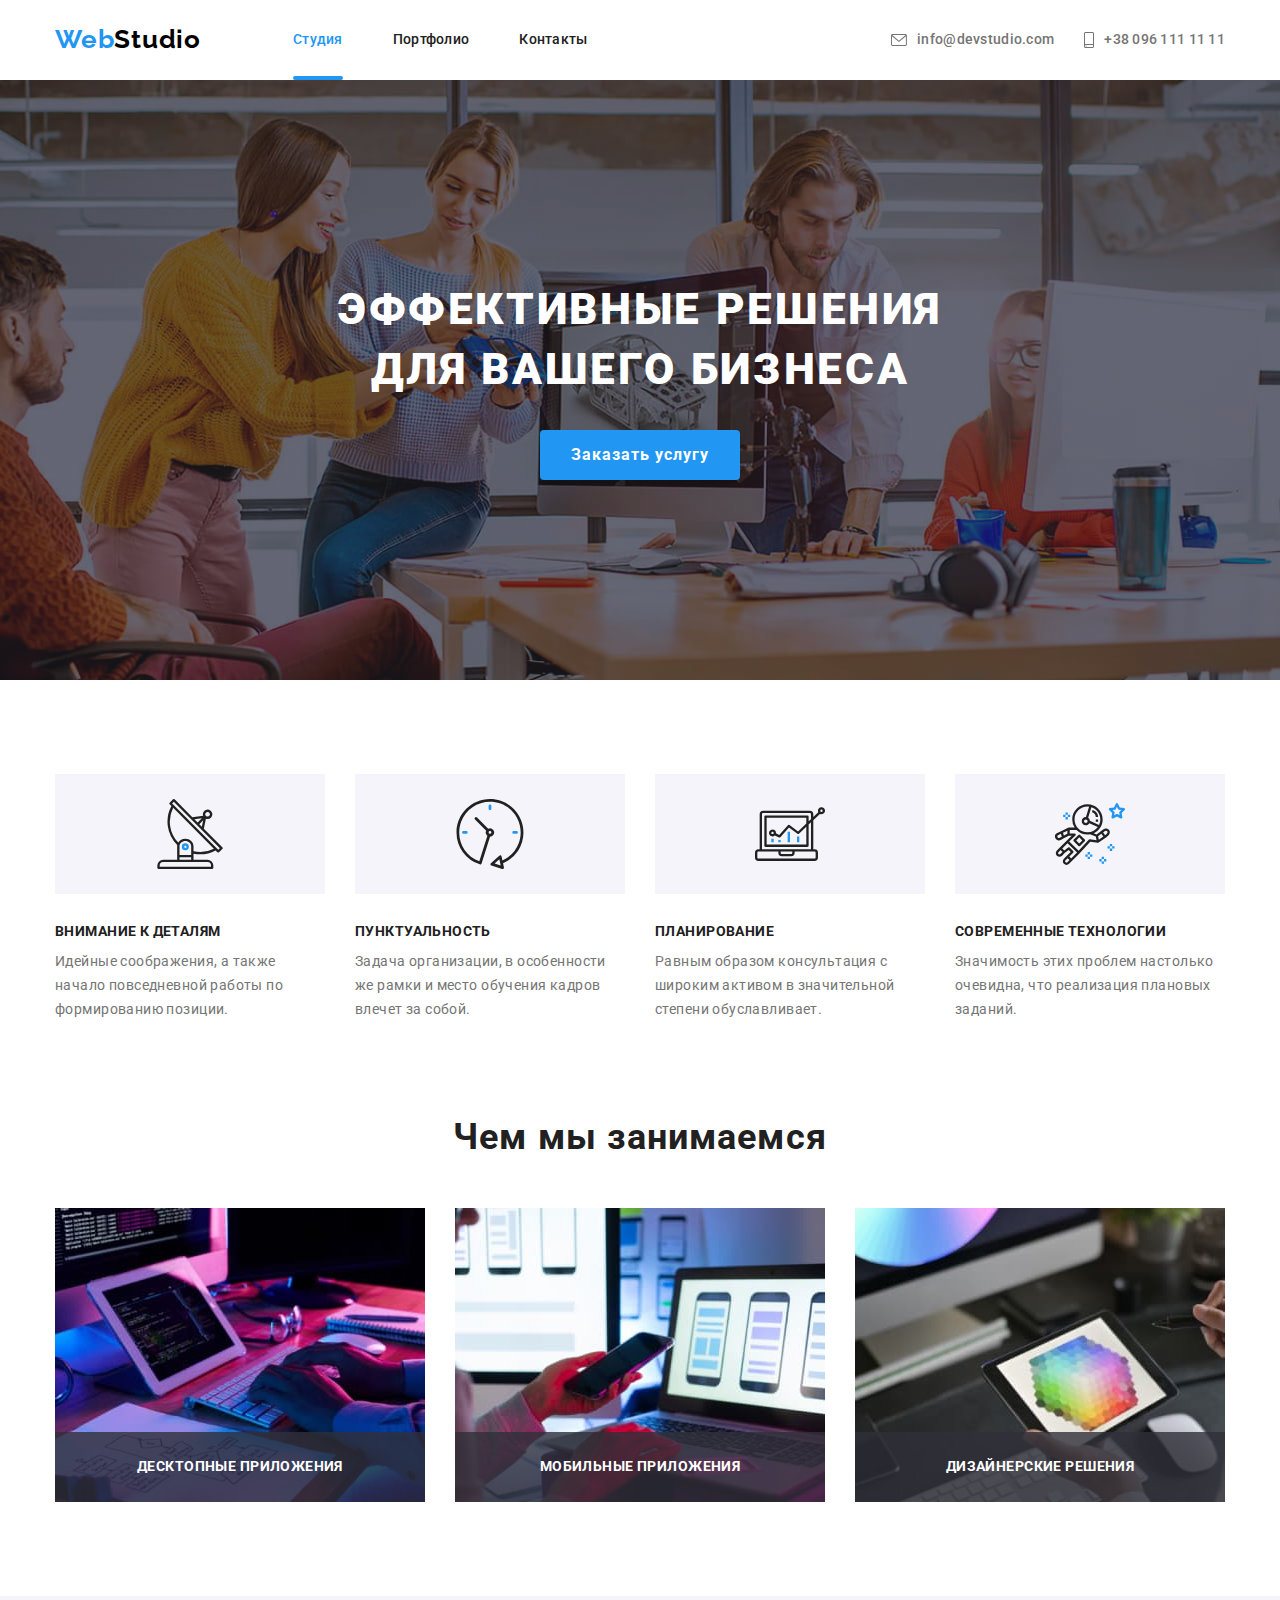
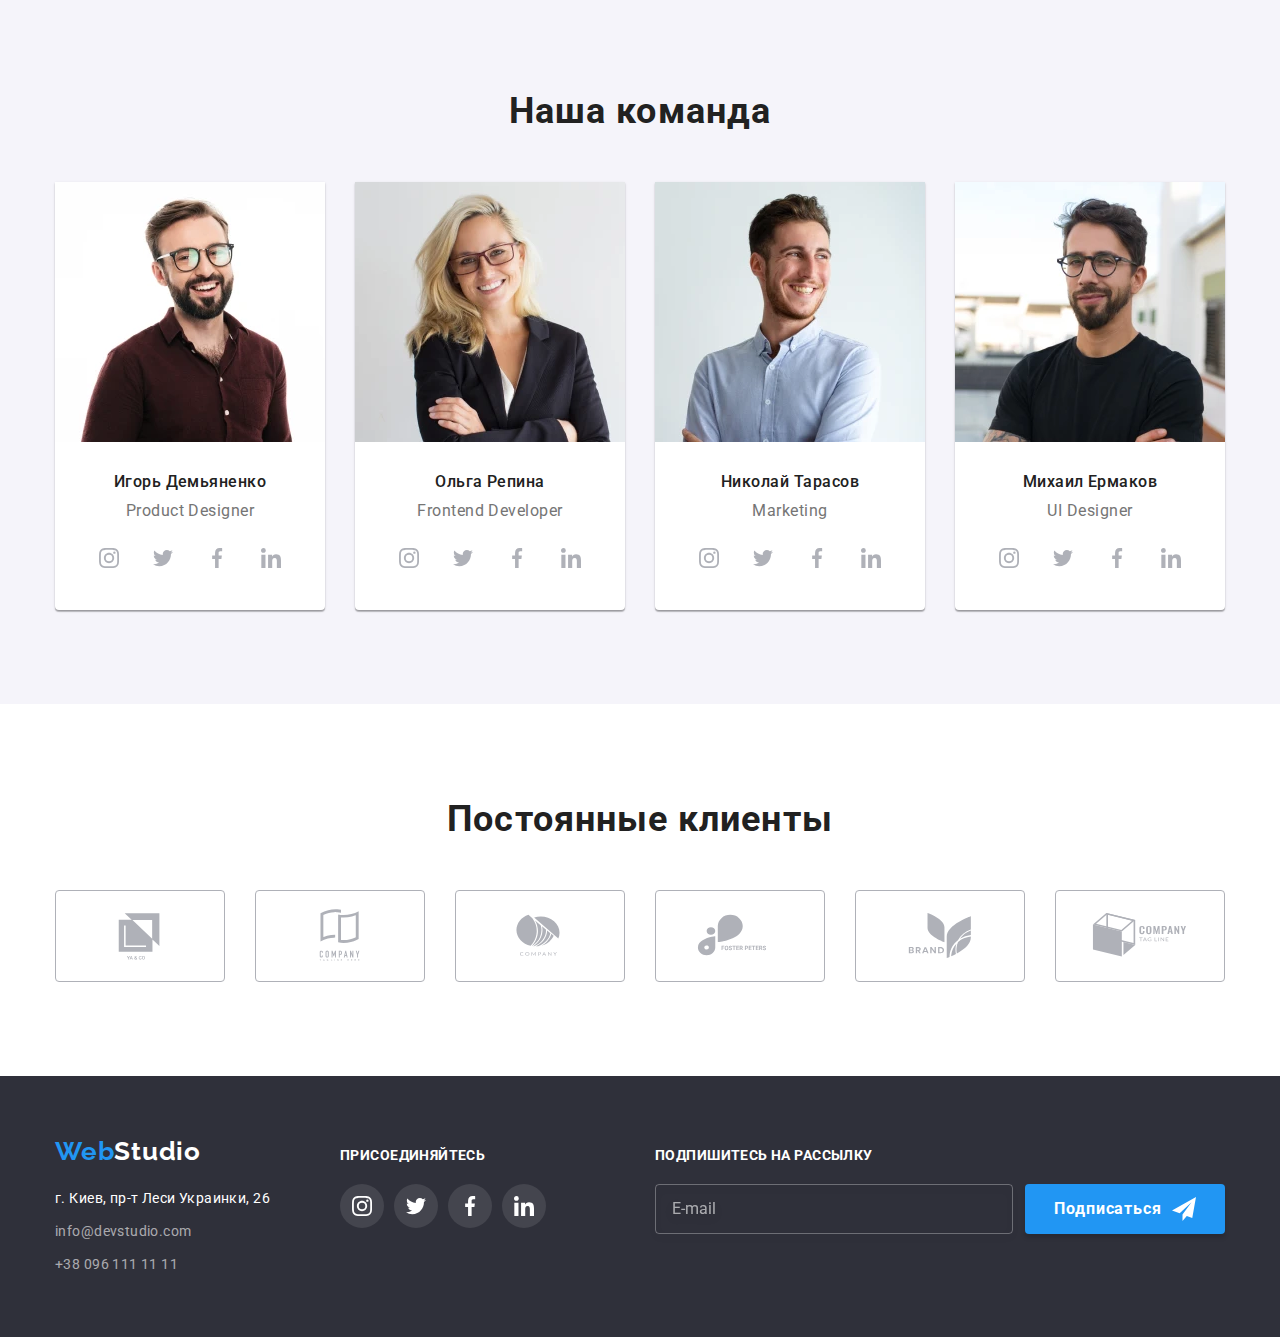
==== commit 56521d00: "Створює адаптивну графіку для секції team" ====
--- a/index.html
+++ b/index.html
@@ -22,7 +22,7 @@
 		<link rel="stylesheet" href="./css/main.min.css" />
 	</head>
 
-	<body>
+	<body data-body>
 		<!--Cекція хедер-->
 		<header class="header">
 			<div class="header__container container">
@@ -202,7 +202,56 @@
 					<h2 class="team__title">Наша команда</h2>
 					<ul class="team__list card-set list">
 						<li class="team__item card-set__item item">
-							<img class="team__image" src="./images/team-1.jpg" alt="Игорь Демьяненко" width="270" height="260" />
+							<picture>
+								<!-- desktop screnn -->
+
+								<source
+									media="(min-width: 1200px)"
+									srcset="./images/team/team-1-lg.webp 1x, ./images/team/team-1-lg@2x.webp 2x"
+									type="image/jpg"
+								/>
+
+								<source
+									media="(min-width: 1200px)"
+									srcset="./images/team/team-1-lg.jpg 1x, ./images/team/team-1-lg@2x.jpg 2x"
+									type="image/jpg"
+								/>
+
+								<!-- tablet screnn -->
+								<source
+									media="(min-width: 768px)"
+									srcset="./images/team/team-1-md.webp 1x, ./images/team/team-1-md@2x.webp 2x"
+									type="image/jpg"
+								/>
+
+								<source
+									media="(min-width: 768px)"
+									srcset="./images/team/team-1-md.jpg 1x, ./images/team/team-1-md@2x.jpg 2x"
+									type="image/jpg"
+								/>
+
+								<!-- tablet screnn -->
+								<source
+									media="(max-width: 767px)"
+									srcset="./images/team/team-1-sm.webp 1x, ./images/team/team-1-sm@2x.webp 2x"
+									type="image/jpg"
+								/>
+
+								<source
+									media="(max-width: 767px)"
+									srcset="./images/team/team-1-sm.jpg 1x, ./images/team/team-1-sm@2x.jpg 2x"
+									type="image/jpg"
+								/>
+
+								<img
+									class="team__image"
+									src="./images/team/team-1-sm.jpg"
+									alt="Игорь Демьяненко"
+									width="450"
+									height="460"
+								/>
+							</picture>
+
 							<div class="team__box">
 								<h3 class="team__subtitle">Игорь Демьяненко</h3>
 								<p class="team__position" lang="en">Product Designer</p>
@@ -236,7 +285,55 @@
 							</div>
 						</li>
 						<li class="team__item card-set__item item">
-							<img class="team__image" src="./images/team-2.jpg" alt="Ольга Репина" width="270" height="260" />
+							<picture>
+								<!-- desktop screnn -->
+
+								<source
+									media="(min-width: 1200px)"
+									srcset="./images/team/team-2-lg.webp 1x, ./images/team/team-2-lg@2x.webp 2x"
+									type="image/jpg"
+								/>
+
+								<source
+									media="(min-width: 1200px)"
+									srcset="./images/team/team-2-lg.jpg 1x, ./images/team/team-2-lg@2x.jpg 2x"
+									type="image/jpg"
+								/>
+
+								<!-- tablet screnn -->
+								<source
+									media="(min-width: 768px)"
+									srcset="./images/team/team-2-md.webp 1x, ./images/team/team-2-md@2x.webp 2x"
+									type="image/jpg"
+								/>
+
+								<source
+									media="(min-width: 768px)"
+									srcset="./images/team/team-2-md.jpg 1x, ./images/team/team-2-md@2x.jpg 2x"
+									type="image/jpg"
+								/>
+
+								<!-- tablet screnn -->
+								<source
+									media="(max-width: 767px)"
+									srcset="./images/team/team-2-sm.webp 1x, ./images/team/team-2-sm@2x.webp 2x"
+									type="image/jpg"
+								/>
+
+								<source
+									media="(max-width: 767px)"
+									srcset="./images/team/team-2-sm.jpg 1x, ./images/team/team-2-sm@2x.jpg 2x"
+									type="image/jpg"
+								/>
+
+								<img
+									class="team__image"
+									src="./images/team/team-2-sm.jpg"
+									alt="Ольга Репина"
+									width="450"
+									height="460"
+								/>
+							</picture>
 							<div class="team__box">
 								<h3 class="team__subtitle">Ольга Репина</h3>
 								<p class="team__position" lang="en">Frontend Developer</p>
@@ -270,7 +367,55 @@
 							</div>
 						</li>
 						<li class="team__item card-set__item item">
-							<img class="team__image" src="./images/team-3.jpg" alt="Николай Тарасов" width="270" height="260" />
+							<picture>
+								<!-- desktop screnn -->
+
+								<source
+									media="(min-width: 1200px)"
+									srcset="./images/team/team-3-lg.webp 1x, ./images/team/team-3-lg@2x.webp 2x"
+									type="image/jpg"
+								/>
+
+								<source
+									media="(min-width: 1200px)"
+									srcset="./images/team/team-3-lg.jpg 1x, ./images/team/team-3-lg@2x.jpg 2x"
+									type="image/jpg"
+								/>
+
+								<!-- tablet screnn -->
+								<source
+									media="(min-width: 768px)"
+									srcset="./images/team/team-3-md.webp 1x, ./images/team/team-3-md@2x.webp 2x"
+									type="image/jpg"
+								/>
+
+								<source
+									media="(min-width: 768px)"
+									srcset="./images/team/team-3-md.jpg 1x, ./images/team/team-3-md@2x.jpg 2x"
+									type="image/jpg"
+								/>
+
+								<!-- tablet screnn -->
+								<source
+									media="(max-width: 767px)"
+									srcset="./images/team/team-3-sm.webp 1x, ./images/team/team-3-sm@2x.webp 2x"
+									type="image/jpg"
+								/>
+
+								<source
+									media="(max-width: 767px)"
+									srcset="./images/team/team-3-sm.jpg 1x, ./images/team/team-3-sm@2x.jpg 2x"
+									type="image/jpg"
+								/>
+
+								<img
+									class="team__image"
+									src="./images/team/team-3-sm.jpg"
+									alt="Николай Тарасов"
+									width="450"
+									height="460"
+								/>
+							</picture>
 							<div class="team__box">
 								<h3 class="team__subtitle">Николай Тарасов</h3>
 								<p class="team__position" lang="en">Marketing</p>
@@ -304,7 +449,55 @@
 							</div>
 						</li>
 						<li class="team__item card-set__item item">
-							<img class="team__image" src="./images/team-4.jpg" alt="Михаил Ермаков" width="270" height="260" />
+							<picture>
+								<!-- desktop screnn -->
+
+								<source
+									media="(min-width: 1200px)"
+									srcset="./images/team/team-4-lg.webp 1x, ./images/team/team-4-lg@2x.webp 2x"
+									type="image/jpg"
+								/>
+
+								<source
+									media="(min-width: 1200px)"
+									srcset="./images/team/team-4-lg.jpg 1x, ./images/team/team-4-lg@2x.jpg 2x"
+									type="image/jpg"
+								/>
+
+								<!-- tablet screnn -->
+								<source
+									media="(min-width: 768px)"
+									srcset="./images/team/team-4-md.webp 1x, ./images/team/team-4-md@2x.webp 2x"
+									type="image/jpg"
+								/>
+
+								<source
+									media="(min-width: 768px)"
+									srcset="./images/team/team-4-md.jpg 1x, ./images/team/team-4-md@2x.jpg 2x"
+									type="image/jpg"
+								/>
+
+								<!-- tablet screnn -->
+								<source
+									media="(max-width: 767px)"
+									srcset="./images/team/team-4-sm.webp 1x, ./images/team/team-4-sm@2x.webp 2x"
+									type="image/jpg"
+								/>
+
+								<source
+									media="(max-width: 767px)"
+									srcset="./images/team/team-4-sm.jpg 1x, ./images/team/team-4-sm@2x.jpg 2x"
+									type="image/jpg"
+								/>
+
+								<img
+									class="team__image"
+									src="./images/team/team-4-sm.jpg"
+									alt="Михаил Ермаков"
+									width="450"
+									height="460"
+								/>
+							</picture>
 							<div class="team__box">
 								<h3 class="team__subtitle">Михаил Ермаков</h3>
 								<p class="team__position" lang="en">UI Designer</p>
--- a/css/main.min.css
+++ b/css/main.min.css
@@ -1 +1 @@
-:root{--primary-text-color: #212121;--desc-text-color: #757575;--accent-color: #2196f3;--light-text-color: #ffffff;--address-text-color: rgba(255, 255, 255, 0.6);--logo-dark-color: #000000;--hover-btn-color: #188ce8;--main-background-color: #ffffff;--primary-background-color: #2f303a;--secondary-background-color: #f5f4fa;--primary-icon-color: #afb1b8;--primary-font-family: "Roboto", sans-serif;--secondary-font-family: "Raleway", sans-serif;--primary-font-size: 14px;--primary-letter-spacing: 0.03em;--items: 3;--indent: 30px;--transition-color: color 250ms cubic-bezier(0.4, 0, 0.2, 1);--transition-background-color: background-color 250ms cubic-bezier(0.4, 0, 0.2, 1);--anim-fast: 250ms cubic-bezier(0.4, 0, 0.2, 1)}.visually-hidden{position:absolute;width:1px;height:1px;margin:-1px;border:0;padding:0;white-space:nowrap;-webkit-clip-path:inset(100%);clip-path:inset(100%);clip:rect(0 0 0 0);overflow:hidden}body{background-color:var(--main-background-color);color:var(--primary-text-color);font-family:var(--primary-font-family);font-size:var(--primary-font-size);letter-spacing:var(--primary-letter-spacing)}h1,h2,h3,h4,p{margin:0}img{display:block;width:100%;height:auto}.list{padding:0;margin:0;list-style:none}.link{text-decoration:none}.card-set{display:-webkit-box;display:-ms-flexbox;display:flex;-ms-flex-wrap:wrap;flex-wrap:wrap;gap:var(--indent)}.card-set__item{-ms-flex-preferred-size:calc((100% - var(--indent)*(var(--items) - 1))/var(--items));flex-basis:calc((100% - var(--indent)*(var(--items) - 1))/var(--items))}.container{width:100%;padding-left:15px;padding-right:15px;margin-left:auto;margin-right:auto}@media screen and (min-width: 480px){.container{max-width:480px}}@media screen and (min-width: 768px){.container{max-width:768px}}@media screen and (min-width: 1200px){.container{max-width:1200px}}.btn-menu{display:-webkit-inline-box;display:-ms-inline-flexbox;display:inline-flex;margin:0;padding:0;border:none;background-color:rgba(0,0,0,0);z-index:10}.btn-menu__icon-cross{display:none}.btn-menu.is-open .btn-menu__icon-cross{display:block}.btn-menu.is-open .btn-menu__icon-burger{display:none}@media screen and (min-width: 768px){.btn-menu{display:none}}.mobile-menu{position:fixed;top:0;left:0;-webkit-transform:translate(100%);transform:translate(100%);width:100%;height:100%;padding:48px 40px;display:-webkit-box;display:-ms-flexbox;display:flex;-webkit-box-orient:vertical;-webkit-box-direction:normal;-ms-flex-direction:column;flex-direction:column;background-color:var(--secondary-background-color);z-index:1;-webkit-transition:-webkit-transform var(--anim-fast);transition:-webkit-transform var(--anim-fast);transition:transform var(--anim-fast);transition:transform var(--anim-fast), -webkit-transform var(--anim-fast)}.mobile-menu.is-open{-webkit-transform:translate(0);transform:translate(0)}@media screen and (min-width: 768px){.mobile-menu{display:none}}.mobile-menu__mobile-nav{margin-bottom:auto}.mobile-nav__item:not(:last-child){margin-bottom:32px}.mobile-nav__link{font-weight:500;font-size:40px;line-height:1.18;letter-spacing:.02em;color:var(--primary-text-color)}.mobile-nav__link--current{color:var(--accent-color)}.mobile-contact{margin-bottom:64px}.mobile-contact__item:not(:last-child){margin-bottom:32px}.mobile-contact__tel{font-weight:500;font-size:34px;line-height:1.18;letter-spacing:.02em;color:var(--accent-color)}.mobile-contact__address{font-weight:500;font-size:24px;line-height:1.17;letter-spacing:.02em;color:var(--desc-text-color)}.mobile-socials{display:-webkit-box;display:-ms-flexbox;display:flex;-ms-flex-wrap:wrap;flex-wrap:wrap;gap:10px}.mobile-socials__item:not(:last-child){padding-right:10px;border-right:1px solid rgba(33,33,33,.2)}.mobile-socials__link{font-weight:500;font-size:18px;line-height:1.22;letter-spacing:.02em;color:var(--accent-color)}.button{display:-webkit-box;display:-ms-flexbox;display:flex;min-width:200px;min-height:50px;margin-left:auto;margin-right:auto;padding:0;-webkit-box-pack:center;-ms-flex-pack:center;justify-content:center;-webkit-box-align:center;-ms-flex-align:center;align-items:center;color:var(--light-text-color);background-color:var(--accent-color);font-family:inherit;font-weight:700;font-size:16px;line-height:1.88;text-align:center;letter-spacing:.06em;border:none;-webkit-box-shadow:0px 4px 4px rgba(0,0,0,.15);box-shadow:0px 4px 4px rgba(0,0,0,.15);border-radius:4px;cursor:pointer}.button--interactive{-webkit-transition:var(--transition-background-color);transition:var(--transition-background-color)}.button--interactive:hover,.button--interactive:focus{background-color:var(--hover-btn-color)}.subtitle{font-size:var(---primary-font-size);font-weight:700;line-height:1.14;letter-spacing:var(--primary-letter-spacing);text-transform:uppercase}.subtitle--inverse{color:var(--light-text-color)}.subtitle--centered{text-align:center}.logo{color:var(--accent-color);font-family:var(--secondary-font-family);font-weight:700;font-size:26px;line-height:1.19;letter-spacing:var(--primary-letter-spacing)}.logo__logo-part{color:var(--logo-dark-color)}.logo__logo-part--inverse{color:var(--light-text-color)}.socials{display:-webkit-box;display:-ms-flexbox;display:flex;-webkit-box-pack:center;-ms-flex-pack:center;justify-content:center}.socials__item:not(:last-child){margin-right:10px}.socials__item{width:44px;height:44px}.socials__link{display:-webkit-box;display:-ms-flexbox;display:flex;width:100%;height:100%;-webkit-box-align:center;-ms-flex-align:center;align-items:center;-webkit-box-pack:center;-ms-flex-pack:center;justify-content:center;color:var(--primary-icon-color);border-radius:50%;-webkit-transition:var(--transition-color),var(--transition-background-color);transition:var(--transition-color),var(--transition-background-color)}.socials__icon{fill:currentColor}.socials__link:hover,.socials__link:focus{background-color:var(--accent-color);color:var(--light-text-color)}.socials__link--dark-theme{color:var(--light-text-color);background:rgba(255,255,255,.1);-webkit-transition:var(--transition-background-color);transition:var(--transition-background-color)}.contact{margin-left:auto}@media screen and (min-width: 1200px){.contact__item:not(:last-child){margin-right:30px}}.contact__link{display:-webkit-box;display:-ms-flexbox;display:flex;-webkit-box-align:center;-ms-flex-align:center;align-items:center;color:var(--desc-text-color);padding-top:5px;padding-bottom:5px;font-weight:500;line-height:1.14;letter-spacing:.02em;-webkit-transition:var(--transition-color);transition:var(--transition-color)}@media screen and (min-width: 1200px){.contact__link{padding-top:32px;padding-bottom:32px}}.contact__link:hover,.contact__link :focus{color:var(--accent-color)}.contact__icon{margin-right:10px;fill:currentColor}.address__link{color:var(--address-text-color)}.address__link--lighter-color{color:var(--light-text-color)}.address__item:not(:last-child){margin-bottom:9px}.address__link{font-style:normal;line-height:1.71;letter-spacing:var(--primary-letter-spacing);-webkit-transition:var(--transition-color);transition:var(--transition-color)}.address__link:hover,.address__link:focus{color:var(--accent-color)}.close-btn{position:absolute;display:-webkit-box;display:-ms-flexbox;display:flex;-webkit-box-align:center;-ms-flex-align:center;align-items:center;-webkit-box-pack:center;-ms-flex-pack:center;justify-content:center;width:30px;height:30px;padding:0;fill:currentColor;background:#fff;border:1px solid rgba(0,0,0,.1);border-radius:50%;cursor:pointer;-webkit-transition:var(--transition-color);transition:var(--transition-color)}.btn-list__item:not(:last-child){margin-right:8px}@media screen and (max-width: 767px){.btn-list__item:nth-child(-n+3){margin-bottom:15px}}.secondary-btn{padding:6px 22px;font-family:inherit;font-weight:500;font-size:16px;line-height:1.62;text-align:center;letter-spacing:var(--primary-letter-spacing);border:none;background-color:var(--secondary-background-color);border-radius:4px;-webkit-transition:var(--transition-color),var(--transition-background-color),-webkit-box-shadow var(--anim-fast);transition:var(--transition-color),var(--transition-background-color),-webkit-box-shadow var(--anim-fast);transition:var(--transition-color),var(--transition-background-color),box-shadow var(--anim-fast);transition:var(--transition-color),var(--transition-background-color),box-shadow var(--anim-fast),-webkit-box-shadow var(--anim-fast)}.secondary-btn--current,.secondary-btn:hover,.secondary-btn:focus{color:var(--light-text-color);background-color:var(--accent-color);-webkit-box-shadow:0px 3px 1px rgba(0,0,0,.1),0px 1px 2px rgba(0,0,0,.08),0px 2px 2px rgba(0,0,0,.12);box-shadow:0px 3px 1px rgba(0,0,0,.1),0px 1px 2px rgba(0,0,0,.08),0px 2px 2px rgba(0,0,0,.12)}.secondary-btn:hover,.secondary-btn:focus{cursor:pointer}.overlay{position:absolute;display:-webkit-box;display:-ms-flexbox;display:flex;-webkit-box-pack:center;-ms-flex-pack:center;justify-content:center;-webkit-box-align:center;-ms-flex-align:center;align-items:center;top:0;left:0;width:100%;height:100%;font-size:18px;line-height:1.56;color:var(--light-text-color);background:rgba(33,150,243,.9);-webkit-transition:-webkit-transform var(--anim-fast);transition:-webkit-transform var(--anim-fast);transition:transform var(--anim-fast);transition:transform var(--anim-fast), -webkit-transform var(--anim-fast);-webkit-transform:translateY(100%);transform:translateY(100%);overflow:hidden}.overlay__text{width:402px}@media screen and (min-width: 768px){.overlay__text{width:306px}}@media screen and (min-width: 1200px){.overlay__text{width:322px}}.portfolio__link:hover .overlay,.portfolio__link:focus .overlay{-webkit-transform:none;transform:none}@media screen and (max-width: 767px){.header__container{display:-webkit-box;display:-ms-flexbox;display:flex;-webkit-box-align:center;-ms-flex-align:center;align-items:center;-webkit-box-pack:justify;-ms-flex-pack:justify;justify-content:space-between}}.header__block{display:-webkit-box;display:-ms-flexbox;display:flex;-webkit-box-align:center;-ms-flex-align:center;align-items:center}.header__logo{padding-top:16px;padding-bottom:16px}@media screen and (min-width: 768px){.header__logo{margin-right:87px;padding-top:24px;padding-bottom:25px}}@media screen and (min-width: 1200px){.header__logo{margin-right:92px}}@media screen and (max-width: 767px){.header__contact{display:none}}@media screen and (min-width: 1200px){.header__contact{display:-webkit-box;display:-ms-flexbox;display:flex;-webkit-box-align:center;-ms-flex-align:center;align-items:center}}.nav{display:-webkit-box;display:-ms-flexbox;display:flex;-webkit-box-align:center;-ms-flex-align:center;align-items:center}.nav__list{display:-webkit-box;display:-ms-flexbox;display:flex}@media screen and (max-width: 767px){.nav__list{display:none}}.nav__item:not(:last-child){margin-right:50px}.nav__link{display:block;padding-top:32px;padding-bottom:0px;color:inherit;font-weight:500;line-height:1.14;letter-spacing:.02em;-webkit-transition:var(--transition-color);transition:var(--transition-color)}.nav__link--current,.nav__link:hover,.nav__link:focus{color:var(--accent-color)}.nav__link--current::after{content:"";display:block;width:100%;height:4px;margin-top:28px;background-color:var(--accent-color);border-radius:2px}.hero{padding-top:200px;padding-bottom:200px;margin-left:auto;margin-right:auto;max-width:1600px;height:600px;background-color:var(--primary-background-color);background-image:-webkit-gradient(linear, left top, left bottom, from(rgba(47, 48, 58, 0.4)), to(rgba(47, 48, 58, 0.4))),url(../images/hero-img.jpg);background-image:linear-gradient(rgba(47, 48, 58, 0.4), rgba(47, 48, 58, 0.4)),url(../images/hero-img.jpg);background-repeat:no-repeat;background-position:center;background-size:cover}.hero__title{margin-bottom:30px;color:var(--light-text-color);font-weight:900;font-size:26px;line-height:1.62;text-align:center;letter-spacing:.06em;text-transform:uppercase}@media screen and (min-width: 1200px){.hero__title{font-size:44px;line-height:1.36}}.benefits{padding-top:60px;padding-bottom:60px}@media screen and (min-width: 1200px){.benefits{padding-top:94px;padding-bottom:94px}}@media screen and (min-width: 768px){.benefits__list{display:-webkit-box;display:-ms-flexbox;display:flex;-ms-flex-wrap:wrap;flex-wrap:wrap;gap:30px}}@media screen and (min-width: 1200px){.benefits__list{-ms-flex-wrap:nowrap;flex-wrap:nowrap}}.benefits__item{width:100%}@media screen and (min-width: 768px){.benefits__item{-ms-flex-preferred-size:calc((100% - 30px)/2);flex-basis:calc((100% - 30px)/2)}}@media screen and (min-width: 1200px){.benefits__item{width:calc((100% - 30px)/3)}}@media screen and (max-width: 767px){.benefits__item:not(:last-child){margin-bottom:30px}}.benefits__pic{display:-webkit-box;display:-ms-flexbox;display:flex;margin-bottom:30px;-webkit-box-pack:center;-ms-flex-pack:center;justify-content:center;-webkit-box-align:center;-ms-flex-align:center;align-items:center;height:120px;background-color:var(--secondary-background-color)}.benefits__subtitle{margin-bottom:10px;text-align:center}@media screen and (min-width: 768px){.benefits__subtitle{text-align:left}}.benefits__desc{color:var(--desc-text-color);line-height:1.71;letter-spacing:var(--primary-letter-spacing);text-align:left}.work{padding-top:94px;padding-bottom:94px;padding-top:0}@media screen and (max-width: 1199px){.work{display:none}}.work__title{font-size:28px;line-height:1.18;text-align:center;letter-spacing:var(--primary-letter-spacing);margin-bottom:30px}@media screen and (min-width: 1200px){.work__title{font-size:36px;line-height:1.17;text-align:center;letter-spacing:var(--primary-letter-spacing);margin-bottom:50px}}.work__list{display:-webkit-box;display:-ms-flexbox;display:flex}.work__item:not(:last-child){margin-right:30px}.work__item{position:relative}.work__subtitle{position:absolute;display:-webkit-box;display:-ms-flexbox;display:flex;-webkit-box-pack:center;-ms-flex-pack:center;justify-content:center;bottom:0;-webkit-box-align:center;-ms-flex-align:center;align-items:center;width:100%;height:70px;background:rgba(47,48,58,.8)}.team{padding-top:60px;padding-bottom:60px;background-color:var(--secondary-background-color)}@media screen and (min-width: 1200px){.team{padding-top:94px;padding-bottom:94px}}.team__title{font-size:28px;line-height:1.18;text-align:center;letter-spacing:var(--primary-letter-spacing);margin-bottom:30px}@media screen and (min-width: 1200px){.team__title{font-size:36px;line-height:1.17;text-align:center;letter-spacing:var(--primary-letter-spacing);margin-bottom:50px}}.team__list{--items: 1}@media screen and (min-width: 768px){.team__list{--items: 2}}@media screen and (min-width: 1200px){.team__list{--items: 4}}.team__item{background-color:var(--main-background-color);-webkit-box-shadow:0px 1px 3px rgba(0,0,0,.12),0px 1px 1px rgba(0,0,0,.14),0px 2px 1px rgba(0,0,0,.2);box-shadow:0px 1px 3px rgba(0,0,0,.12),0px 1px 1px rgba(0,0,0,.14),0px 2px 1px rgba(0,0,0,.2);border-radius:0px 0px 4px 4px}.team__box{padding-top:30px;padding-bottom:24px}@media screen and (min-width: 1200px){.team__box{padding-bottom:30px}}.team__subtitle,.team__position{font-size:16px;line-height:1.19;text-align:center;letter-spacing:.03em}.team__subtitle{margin-bottom:10px;font-weight:500}.team__position{margin-bottom:16px;color:var(--desc-text-color)}.clients{padding-top:60px;padding-bottom:60px}@media screen and (min-width: 1200px){.clients{padding-top:94px;padding-bottom:94px}}.clients__title{font-size:28px;line-height:1.18;text-align:center;letter-spacing:var(--primary-letter-spacing);margin-bottom:30px}@media screen and (min-width: 1200px){.clients__title{font-size:36px;line-height:1.17;text-align:center;letter-spacing:var(--primary-letter-spacing);margin-bottom:50px}}.clients__list{--items: 2}@media screen and (min-width: 768px){.clients__list{--items: 3}}@media screen and (min-width: 1200px){.clients__list{--items: 6}}.clients__link{display:-webkit-box;display:-ms-flexbox;display:flex;-webkit-box-pack:center;-ms-flex-pack:center;justify-content:center;-webkit-box-align:center;-ms-flex-align:center;align-items:center;height:92px;color:var(--primary-icon-color);border:1px solid var(--primary-icon-color);border-radius:4px;-webkit-transition:var(--transition-color),border-color var(--anim-fast);transition:var(--transition-color),border-color var(--anim-fast)}.clients__link:hover,.clients__link:focus{color:var(--accent-color);border-color:var(--accent-color)}.clients__icon{fill:currentColor}.footer{padding-top:60px;padding-bottom:60px;background-color:var(--primary-background-color)}@media screen and (min-width: 768px){.footer__wrapper{display:-webkit-box;display:-ms-flexbox;display:flex;-ms-flex-pack:distribute;justify-content:space-around;-webkit-box-align:baseline;-ms-flex-align:baseline;align-items:baseline}}.footer__logo{display:inline-block;margin-bottom:20px}@media screen and (max-width: 1199px){.fotter__adress-block{text-align:center;margin-bottom:60px}}@media screen and (min-width: 1200px){.footer__container{display:-webkit-box;display:-ms-flexbox;display:flex;-webkit-box-align:baseline;-ms-flex-align:baseline;align-items:baseline}}@media screen and (max-width: 1199px){.footer__socials-block{text-align:center;margin-bottom:60px}}@media screen and (min-width: 1200px){.footer__socials-block{margin-left:70px}}.footer__subtitle{display:block;margin-bottom:20px}@media screen and (max-width: 1199px){.footer-form-feild{text-align:center}}@media screen and (min-width: 1200px){.footer-form-feild{margin-left:auto}}@media screen and (min-width: 1200px){.footer-form{position:relative;display:-webkit-box;display:-ms-flexbox;display:flex}}.footer-form-input{padding:15px 16px;width:100%;max-width:450px;height:50px;background-color:rgba(0,0,0,0);border:1px solid rgba(255,255,255,.3);-webkit-filter:drop-shadow(0px 4px 4px rgba(0, 0, 0, 0.15));filter:drop-shadow(0px 4px 4px rgba(0, 0, 0, 0.15));border-radius:4px;color:var(--light-text-color)}@media screen and (max-width: 1199px){.footer-form-input{margin-bottom:20px}}@media screen and (min-width: 1200px){.footer-form-input{margin-right:12px;width:358px}}.footer-form-input::-webkit-input-placeholder{font-size:16px;line-height:1.25;color:var(--address-text-color)}.footer-form-input::-moz-placeholder{font-size:16px;line-height:1.25;color:var(--address-text-color)}.footer-form-input:-ms-input-placeholder{font-size:16px;line-height:1.25;color:var(--address-text-color)}.footer-form-input::-ms-input-placeholder{font-size:16px;line-height:1.25;color:var(--address-text-color)}.footer-form-input::placeholder{font-size:16px;line-height:1.25;color:var(--address-text-color)}.footer-form-icon{margin-left:10px;fill:currentColor}.backdrop{position:fixed;top:0;left:0;width:100%;height:100%;background:rgba(0,0,0,.2);padding:93px 15px 94px 15px;overflow-y:scroll;opacity:1;visibility:visible;pointer-events:initial;z-index:100;-webkit-transition:opacity 500ms cubic-bezier(0.4, 0, 0.2, 1),visibility 500ms cubic-bezier(0.4, 0, 0.2, 1);transition:opacity 500ms cubic-bezier(0.4, 0, 0.2, 1),visibility 500ms cubic-bezier(0.4, 0, 0.2, 1)}.backdrop.is-hidden{opacity:0;visibility:hidden;pointer-events:none;-webkit-transform:scale(4) rotateZ(90deg);transform:scale(4) rotateZ(90deg);-webkit-transition:opacity 800ms cubic-bezier(0.4, 0, 0.2, 1),visibility 800ms cubic-bezier(0.4, 0, 0.2, 1),-webkit-transform 1600ms cubic-bezier(0.4, 0, 0.2, 1);transition:opacity 800ms cubic-bezier(0.4, 0, 0.2, 1),visibility 800ms cubic-bezier(0.4, 0, 0.2, 1),-webkit-transform 1600ms cubic-bezier(0.4, 0, 0.2, 1);transition:opacity 800ms cubic-bezier(0.4, 0, 0.2, 1),visibility 800ms cubic-bezier(0.4, 0, 0.2, 1),transform 1600ms cubic-bezier(0.4, 0, 0.2, 1);transition:opacity 800ms cubic-bezier(0.4, 0, 0.2, 1),visibility 800ms cubic-bezier(0.4, 0, 0.2, 1),transform 1600ms cubic-bezier(0.4, 0, 0.2, 1),-webkit-transform 1600ms cubic-bezier(0.4, 0, 0.2, 1)}.modal{position:relative;padding:40px;background:#fff;-webkit-box-shadow:0px 1px 3px rgba(0,0,0,.12),0px 1px 1px rgba(0,0,0,.14),0px 2px 1px rgba(0,0,0,.2);box-shadow:0px 1px 3px rgba(0,0,0,.12),0px 1px 1px rgba(0,0,0,.14),0px 2px 1px rgba(0,0,0,.2);border-radius:4px}@media screen and (min-width: 768px){.modal{position:absolute;top:50%;left:50%;-webkit-transform:translateX(-50%) translateY(-50%);transform:translateX(-50%) translateY(-50%);width:450px;height:609px}}@media screen and (min-width: 1200px){.modal{width:528px;height:581px}}.modal__close-btn{top:8px;right:8px}.modal-form-subtitle{display:block;margin-bottom:12px;font-weight:700;font-size:20px;line-height:1.5;text-align:center}@media screen and (min-width: 1200px){.modal-form-subtitle{line-height:1.15}}.modal-form-label{display:block;margin-bottom:4px;font-weight:400;font-size:12px;line-height:1,17;letter-spacing:.01em;color:var(--desc-text-color)}.modal-form-input,.modal-form-textarea{display:block;width:100%;border:1px solid rgba(33,33,33,.2);border-radius:4px}.modal-form-input{height:40px;padding:11px 12px 11px 42px;-webkit-transition:var(--transition-color),border-color var(--anim-fast);transition:var(--transition-color),border-color var(--anim-fast)}.modal-form-field{position:relative;margin-bottom:10px}.modal-form-icon{position:absolute;top:50%;left:12px;-webkit-transform:translateY(-50%);transform:translateY(-50%);fill:currentColor;-webkit-transition:var(--transition-color);transition:var(--transition-color)}.modal-form-textarea{margin-bottom:20px;padding:12px;height:120px;resize:none;-webkit-transition:var(--transition-color),border-color var(--anim-fast);transition:var(--transition-color),border-color var(--anim-fast)}.modal__close-btn:hover,.modal__close-btn:focus,.modal-form-field:focus-within{color:var(--accent-color)}.modal-form-input:focus,.modal-form-textarea:focus{color:#000;outline:rgba(0,0,0,0)}.modal-form-input:hover,.modal-form-textarea:hover,.modal-form-input:focus,.modal-form-textarea:focus{border-color:var(--accent-color)}.modal-form-textarea::-webkit-input-placeholder{font-size:12px;line-height:14px;letter-spacing:.01em;color:rgba(117,117,117,.5)}.modal-form-textarea::-moz-placeholder{font-size:12px;line-height:14px;letter-spacing:.01em;color:rgba(117,117,117,.5)}.modal-form-textarea:-ms-input-placeholder{font-size:12px;line-height:14px;letter-spacing:.01em;color:rgba(117,117,117,.5)}.modal-form-textarea::-ms-input-placeholder{font-size:12px;line-height:14px;letter-spacing:.01em;color:rgba(117,117,117,.5)}.modal-form-textarea::placeholder{font-size:12px;line-height:14px;letter-spacing:.01em;color:rgba(117,117,117,.5)}.modal-form-checkbox{display:-webkit-box;display:-ms-flexbox;display:flex;-webkit-box-align:center;-ms-flex-align:center;align-items:center;-webkit-box-pack:center;-ms-flex-pack:center;justify-content:center;margin-bottom:30px}.modal-agreement-wrapper{margin-right:8px}@media screen and (min-width: 1200px){.modal-agreement-wrapper{margin-right:8.4px}}.modal-agreement-icon{fill:var(--light-text-color);border:2px solid var(--primary-text-color);border-radius:2px;-webkit-transition:var(--transition-background-color),border-color var(--anim-fast);transition:var(--transition-background-color),border-color var(--anim-fast)}.modal-agreement-input:checked+.modal-agreement-wrapper .modal-agreement-icon{background-color:var(--accent-color);border-color:var(--accent-color)}.modal-agreement-text{font-size:12px;line-height:1.67;color:#757575;-webkit-user-select:none;-moz-user-select:none;-ms-user-select:none;user-select:none}@media screen and (min-width: 1200px){.modal-agreement-text{line-height:1.71}}.modal-agreement-contract{-webkit-text-decoration-line:underline;text-decoration-line:underline;color:#2196f3}.modal-submit-btn{-webkit-transition:var(--transition-background-color);transition:var(--transition-background-color)}.modal-submit-btn:hover,.modal-submit-btn:focus{background-color:var(--hover-btn-color)}.portfolio{padding-top:60px;padding-bottom:60px;border-top:1px solid #ececec}@media screen and (min-width: 1200px){.portfolio{padding-top:94px;padding-bottom:94px}}.portfolio__btn-list{display:-webkit-box;display:-ms-flexbox;display:flex;-ms-flex-wrap:wrap;flex-wrap:wrap;margin-bottom:40px}@media screen and (min-width: 768px){.portfolio__btn-list{-webkit-box-pack:center;-ms-flex-pack:center;justify-content:center;margin-bottom:30px}}@media screen and (min-width: 1200px){.portfolio__btn-list{-webkit-box-pack:center;-ms-flex-pack:center;justify-content:center;margin-bottom:50px}}.portfolio__card-set{--items: 1}@media screen and (min-width: 768px){.portfolio__card-set{--items: 2}}@media screen and (min-width: 1200px){.portfolio__card-set{--items: 3}}.portfolio__link{display:block;-webkit-transition:-webkit-box-shadow var(--anim-fast);transition:-webkit-box-shadow var(--anim-fast);transition:box-shadow var(--anim-fast);transition:box-shadow var(--anim-fast), -webkit-box-shadow var(--anim-fast)}.portfolio__link:hover,.portfolio__link:focus{-webkit-box-shadow:0px 1px 1px rgba(0,0,0,.12),0px 4px 4px rgba(0,0,0,.06),1px 4px 6px rgba(0,0,0,.16);box-shadow:0px 1px 1px rgba(0,0,0,.12),0px 4px 4px rgba(0,0,0,.06),1px 4px 6px rgba(0,0,0,.16)}.portfolio__thumb{position:relative;overflow:hidden}.portfolio__box{padding:20px 24px;border:1px solid #eee;border-top:none}@media screen and (min-width: 768px)and (max-width: 1199px){.portfolio__box{min-height:146px}}.portfolio__subtitle{margin-bottom:4px;color:var(--primary-text-color);font-size:18px;line-height:2;letter-spacing:.06em}.portfolio__desc{color:var(--desc-text-color);font-size:16px;line-height:1.88;letter-spacing:var(--primary-letter-spacing)}/*# sourceMappingURL=main.min.css.map */+:root{--primary-text-color: #212121;--desc-text-color: #757575;--accent-color: #2196f3;--light-text-color: #ffffff;--address-text-color: rgba(255, 255, 255, 0.6);--logo-dark-color: #000000;--hover-btn-color: #188ce8;--main-background-color: #ffffff;--primary-background-color: #2f303a;--secondary-background-color: #f5f4fa;--primary-icon-color: #afb1b8;--primary-font-family: "Roboto", sans-serif;--secondary-font-family: "Raleway", sans-serif;--primary-font-size: 14px;--primary-letter-spacing: 0.03em;--items: 3;--indent: 30px;--transition-color: color 250ms cubic-bezier(0.4, 0, 0.2, 1);--transition-background-color: background-color 250ms cubic-bezier(0.4, 0, 0.2, 1);--anim-fast: 250ms cubic-bezier(0.4, 0, 0.2, 1)}.visually-hidden{position:absolute;width:1px;height:1px;margin:-1px;border:0;padding:0;white-space:nowrap;-webkit-clip-path:inset(100%);clip-path:inset(100%);clip:rect(0 0 0 0);overflow:hidden}body{background-color:var(--main-background-color);color:var(--primary-text-color);font-family:var(--primary-font-family);font-size:var(--primary-font-size);letter-spacing:var(--primary-letter-spacing)}h1,h2,h3,h4,p{margin:0}img{display:block;max-width:100%;height:auto}.no-scroll{overflow:hidden}.list{padding:0;margin:0;list-style:none}.link{text-decoration:none}.card-set{display:-webkit-box;display:-ms-flexbox;display:flex;-ms-flex-wrap:wrap;flex-wrap:wrap;gap:var(--indent)}.card-set__item{-ms-flex-preferred-size:calc((100% - var(--indent)*(var(--items) - 1))/var(--items));flex-basis:calc((100% - var(--indent)*(var(--items) - 1))/var(--items))}.container{width:100%;padding-left:15px;padding-right:15px;margin-left:auto;margin-right:auto}@media screen and (min-width: 480px){.container{max-width:480px}}@media screen and (min-width: 768px){.container{max-width:768px}}@media screen and (min-width: 1200px){.container{max-width:1200px}}.btn-menu{display:-webkit-inline-box;display:-ms-inline-flexbox;display:inline-flex;margin:0;padding:0;border:none;background-color:rgba(0,0,0,0);z-index:10;-webkit-transition:fill var(--anim-fast);transition:fill var(--anim-fast)}.btn-menu:hover,.btn-menu:focus{fill:var(--accent-color)}.btn-menu__icon-cross{display:none}.btn-menu.is-open .btn-menu__icon-cross{display:block}.btn-menu.is-open .btn-menu__icon-burger{display:none}@media screen and (min-width: 768px){.btn-menu{display:none}}.mobile-menu{position:fixed;top:0;left:0;-webkit-transform:translate(100%);transform:translate(100%);width:100%;height:100%;padding:48px 40px;display:-webkit-box;display:-ms-flexbox;display:flex;-webkit-box-orient:vertical;-webkit-box-direction:normal;-ms-flex-direction:column;flex-direction:column;background-color:var(--secondary-background-color);z-index:1;-webkit-transition:-webkit-transform var(--anim-fast);transition:-webkit-transform var(--anim-fast);transition:transform var(--anim-fast);transition:transform var(--anim-fast), -webkit-transform var(--anim-fast)}.mobile-menu.is-open{-webkit-transform:translate(0);transform:translate(0)}@media screen and (min-width: 768px){.mobile-menu{display:none}}.mobile-menu__mobile-nav{margin-bottom:auto}.mobile-nav__item:not(:last-child){margin-bottom:32px}.mobile-nav__link{font-weight:500;font-size:40px;line-height:1.18;letter-spacing:.02em;color:var(--primary-text-color)}.mobile-nav__link--current{color:var(--accent-color)}.mobile-contact{margin-bottom:64px}.mobile-contact__item:not(:last-child){margin-bottom:32px}.mobile-contact__tel{font-weight:500;font-size:34px;line-height:1.18;letter-spacing:.02em;color:var(--accent-color)}.mobile-contact__address{font-weight:500;font-size:24px;line-height:1.17;letter-spacing:.02em;color:var(--desc-text-color)}.mobile-socials{display:-webkit-box;display:-ms-flexbox;display:flex;-ms-flex-wrap:wrap;flex-wrap:wrap;gap:10px}.mobile-socials__item:not(:last-child){padding-right:10px;border-right:1px solid rgba(33,33,33,.2)}.mobile-socials__link{font-weight:500;font-size:18px;line-height:1.22;letter-spacing:.02em;color:var(--accent-color)}.button{display:-webkit-box;display:-ms-flexbox;display:flex;min-width:200px;min-height:50px;margin-left:auto;margin-right:auto;padding:0;-webkit-box-pack:center;-ms-flex-pack:center;justify-content:center;-webkit-box-align:center;-ms-flex-align:center;align-items:center;color:var(--light-text-color);background-color:var(--accent-color);font-family:inherit;font-weight:700;font-size:16px;line-height:1.88;text-align:center;letter-spacing:.06em;border:none;-webkit-box-shadow:0px 4px 4px rgba(0,0,0,.15);box-shadow:0px 4px 4px rgba(0,0,0,.15);border-radius:4px;cursor:pointer}.button--interactive{-webkit-transition:var(--transition-background-color);transition:var(--transition-background-color)}.button--interactive:hover,.button--interactive:focus{background-color:var(--hover-btn-color)}.subtitle{font-size:var(---primary-font-size);font-weight:700;line-height:1.14;letter-spacing:var(--primary-letter-spacing);text-transform:uppercase}.subtitle--inverse{color:var(--light-text-color)}.subtitle--centered{text-align:center}.logo{color:var(--accent-color);font-family:var(--secondary-font-family);font-weight:700;font-size:26px;line-height:1.19;letter-spacing:var(--primary-letter-spacing)}.logo__logo-part{color:var(--logo-dark-color)}.logo__logo-part--inverse{color:var(--light-text-color)}.socials{display:-webkit-box;display:-ms-flexbox;display:flex;-webkit-box-pack:center;-ms-flex-pack:center;justify-content:center}.socials__item:not(:last-child){margin-right:10px}.socials__item{width:44px;height:44px}.socials__link{display:-webkit-box;display:-ms-flexbox;display:flex;width:100%;height:100%;-webkit-box-align:center;-ms-flex-align:center;align-items:center;-webkit-box-pack:center;-ms-flex-pack:center;justify-content:center;color:var(--primary-icon-color);border-radius:50%;-webkit-transition:var(--transition-color),var(--transition-background-color);transition:var(--transition-color),var(--transition-background-color)}.socials__icon{fill:currentColor}.socials__link:hover,.socials__link:focus{background-color:var(--accent-color);color:var(--light-text-color)}.socials__link--dark-theme{color:var(--light-text-color);background:rgba(255,255,255,.1);-webkit-transition:var(--transition-background-color);transition:var(--transition-background-color)}.contact{margin-left:auto}@media screen and (min-width: 1200px){.contact__item:not(:last-child){margin-right:30px}}.contact__link{display:-webkit-box;display:-ms-flexbox;display:flex;-webkit-box-align:center;-ms-flex-align:center;align-items:center;color:var(--desc-text-color);padding-top:5px;padding-bottom:5px;font-weight:500;line-height:1.14;letter-spacing:.02em;-webkit-transition:var(--transition-color);transition:var(--transition-color)}@media screen and (min-width: 1200px){.contact__link{padding-top:32px;padding-bottom:32px}}.contact__link:hover,.contact__link :focus{color:var(--accent-color)}.contact__icon{margin-right:10px;fill:currentColor}.address__link{color:var(--address-text-color)}.address__link--lighter-color{color:var(--light-text-color)}.address__item:not(:last-child){margin-bottom:9px}.address__link{font-style:normal;line-height:1.71;letter-spacing:var(--primary-letter-spacing);-webkit-transition:var(--transition-color);transition:var(--transition-color)}.address__link:hover,.address__link:focus{color:var(--accent-color)}.close-btn{position:absolute;display:-webkit-box;display:-ms-flexbox;display:flex;-webkit-box-align:center;-ms-flex-align:center;align-items:center;-webkit-box-pack:center;-ms-flex-pack:center;justify-content:center;width:30px;height:30px;padding:0;fill:currentColor;background:#fff;border:1px solid rgba(0,0,0,.1);border-radius:50%;cursor:pointer;-webkit-transition:var(--transition-color);transition:var(--transition-color)}.btn-list__item:not(:last-child){margin-right:8px}@media screen and (max-width: 767px){.btn-list__item:nth-child(-n+3){margin-bottom:15px}}.secondary-btn{padding:6px 22px;font-family:inherit;font-weight:500;font-size:16px;line-height:1.62;text-align:center;letter-spacing:var(--primary-letter-spacing);border:none;background-color:var(--secondary-background-color);border-radius:4px;-webkit-transition:var(--transition-color),var(--transition-background-color),-webkit-box-shadow var(--anim-fast);transition:var(--transition-color),var(--transition-background-color),-webkit-box-shadow var(--anim-fast);transition:var(--transition-color),var(--transition-background-color),box-shadow var(--anim-fast);transition:var(--transition-color),var(--transition-background-color),box-shadow var(--anim-fast),-webkit-box-shadow var(--anim-fast)}.secondary-btn--current,.secondary-btn:hover,.secondary-btn:focus{color:var(--light-text-color);background-color:var(--accent-color);-webkit-box-shadow:0px 3px 1px rgba(0,0,0,.1),0px 1px 2px rgba(0,0,0,.08),0px 2px 2px rgba(0,0,0,.12);box-shadow:0px 3px 1px rgba(0,0,0,.1),0px 1px 2px rgba(0,0,0,.08),0px 2px 2px rgba(0,0,0,.12)}.secondary-btn:hover,.secondary-btn:focus{cursor:pointer}.overlay{position:absolute;display:-webkit-box;display:-ms-flexbox;display:flex;-webkit-box-pack:center;-ms-flex-pack:center;justify-content:center;-webkit-box-align:center;-ms-flex-align:center;align-items:center;top:0;left:0;width:100%;height:100%;font-size:18px;line-height:1.56;color:var(--light-text-color);background:rgba(33,150,243,.9);-webkit-transition:-webkit-transform var(--anim-fast);transition:-webkit-transform var(--anim-fast);transition:transform var(--anim-fast);transition:transform var(--anim-fast), -webkit-transform var(--anim-fast);-webkit-transform:translateY(100%);transform:translateY(100%);overflow:hidden}.overlay__text{width:402px}@media screen and (min-width: 768px){.overlay__text{width:306px}}@media screen and (min-width: 1200px){.overlay__text{width:322px}}.portfolio__link:hover .overlay,.portfolio__link:focus .overlay{-webkit-transform:none;transform:none}@media screen and (max-width: 767px){.header__container{display:-webkit-box;display:-ms-flexbox;display:flex;-webkit-box-align:center;-ms-flex-align:center;align-items:center;-webkit-box-pack:justify;-ms-flex-pack:justify;justify-content:space-between}}.header__block{display:-webkit-box;display:-ms-flexbox;display:flex;-webkit-box-align:center;-ms-flex-align:center;align-items:center}.header__logo{padding-top:16px;padding-bottom:16px}@media screen and (min-width: 768px){.header__logo{margin-right:87px;padding-top:24px;padding-bottom:25px}}@media screen and (min-width: 1200px){.header__logo{margin-right:92px}}@media screen and (max-width: 767px){.header__contact{display:none}}@media screen and (min-width: 1200px){.header__contact{display:-webkit-box;display:-ms-flexbox;display:flex;-webkit-box-align:center;-ms-flex-align:center;align-items:center}}.nav{display:-webkit-box;display:-ms-flexbox;display:flex;-webkit-box-align:center;-ms-flex-align:center;align-items:center}.nav__list{display:-webkit-box;display:-ms-flexbox;display:flex}@media screen and (max-width: 767px){.nav__list{display:none}}.nav__item:not(:last-child){margin-right:50px}.nav__link{display:block;padding-top:32px;padding-bottom:0px;color:inherit;font-weight:500;line-height:1.14;letter-spacing:.02em;-webkit-transition:var(--transition-color);transition:var(--transition-color)}.nav__link--current,.nav__link:hover,.nav__link:focus{color:var(--accent-color)}.nav__link--current::after{content:"";display:block;width:100%;height:4px;margin-top:28px;background-color:var(--accent-color);border-radius:2px}.hero{padding-top:200px;padding-bottom:200px;margin-left:auto;margin-right:auto;max-width:1600px;height:600px;background-color:var(--primary-background-color);background-image:-webkit-gradient(linear, left top, left bottom, from(rgba(47, 48, 58, 0.4)), to(rgba(47, 48, 58, 0.4))),url(../images/hero-img.jpg);background-image:linear-gradient(rgba(47, 48, 58, 0.4), rgba(47, 48, 58, 0.4)),url(../images/hero-img.jpg);background-repeat:no-repeat;background-position:center;background-size:cover}.hero__title{margin-bottom:30px;color:var(--light-text-color);font-weight:900;font-size:26px;line-height:1.62;text-align:center;letter-spacing:.06em;text-transform:uppercase}@media screen and (min-width: 1200px){.hero__title{font-size:44px;line-height:1.36}}.benefits{padding-top:60px;padding-bottom:60px}@media screen and (min-width: 1200px){.benefits{padding-top:94px;padding-bottom:94px}}@media screen and (min-width: 768px){.benefits__list{display:-webkit-box;display:-ms-flexbox;display:flex;-ms-flex-wrap:wrap;flex-wrap:wrap;gap:30px}}@media screen and (min-width: 1200px){.benefits__list{-ms-flex-wrap:nowrap;flex-wrap:nowrap}}.benefits__item{width:100%}@media screen and (min-width: 768px){.benefits__item{-ms-flex-preferred-size:calc((100% - 30px)/2);flex-basis:calc((100% - 30px)/2)}}@media screen and (min-width: 1200px){.benefits__item{width:calc((100% - 30px)/3)}}@media screen and (max-width: 767px){.benefits__item:not(:last-child){margin-bottom:30px}}.benefits__pic{display:-webkit-box;display:-ms-flexbox;display:flex;margin-bottom:30px;-webkit-box-pack:center;-ms-flex-pack:center;justify-content:center;-webkit-box-align:center;-ms-flex-align:center;align-items:center;height:120px;background-color:var(--secondary-background-color)}.benefits__subtitle{margin-bottom:10px;text-align:center}@media screen and (min-width: 768px){.benefits__subtitle{text-align:left}}.benefits__desc{color:var(--desc-text-color);line-height:1.71;letter-spacing:var(--primary-letter-spacing);text-align:left}.work{padding-top:94px;padding-bottom:94px;padding-top:0}@media screen and (max-width: 1199px){.work{display:none}}.work__title{font-size:28px;line-height:1.18;text-align:center;letter-spacing:var(--primary-letter-spacing);margin-bottom:30px}@media screen and (min-width: 1200px){.work__title{font-size:36px;line-height:1.17;text-align:center;letter-spacing:var(--primary-letter-spacing);margin-bottom:50px}}.work__list{display:-webkit-box;display:-ms-flexbox;display:flex}.work__item:not(:last-child){margin-right:30px}.work__item{position:relative}.work__subtitle{position:absolute;display:-webkit-box;display:-ms-flexbox;display:flex;-webkit-box-pack:center;-ms-flex-pack:center;justify-content:center;bottom:0;-webkit-box-align:center;-ms-flex-align:center;align-items:center;width:100%;height:70px;background:rgba(47,48,58,.8)}.team{padding-top:60px;padding-bottom:60px;background-color:var(--secondary-background-color)}@media screen and (min-width: 1200px){.team{padding-top:94px;padding-bottom:94px}}.team__title{font-size:28px;line-height:1.18;text-align:center;letter-spacing:var(--primary-letter-spacing);margin-bottom:30px}@media screen and (min-width: 1200px){.team__title{font-size:36px;line-height:1.17;text-align:center;letter-spacing:var(--primary-letter-spacing);margin-bottom:50px}}.team__list{--items: 1}@media screen and (min-width: 768px){.team__list{--items: 2}}@media screen and (min-width: 1200px){.team__list{--items: 4}}.team__item{background-color:var(--main-background-color);-webkit-box-shadow:0px 1px 3px rgba(0,0,0,.12),0px 1px 1px rgba(0,0,0,.14),0px 2px 1px rgba(0,0,0,.2);box-shadow:0px 1px 3px rgba(0,0,0,.12),0px 1px 1px rgba(0,0,0,.14),0px 2px 1px rgba(0,0,0,.2);border-radius:0px 0px 4px 4px}.team__box{padding-top:30px;padding-bottom:24px}@media screen and (min-width: 1200px){.team__box{padding-bottom:30px}}.team__subtitle,.team__position{font-size:16px;line-height:1.19;text-align:center;letter-spacing:.03em}.team__subtitle{margin-bottom:10px;font-weight:500}.team__position{margin-bottom:16px;color:var(--desc-text-color)}.clients{padding-top:60px;padding-bottom:60px}@media screen and (min-width: 1200px){.clients{padding-top:94px;padding-bottom:94px}}.clients__title{font-size:28px;line-height:1.18;text-align:center;letter-spacing:var(--primary-letter-spacing);margin-bottom:30px}@media screen and (min-width: 1200px){.clients__title{font-size:36px;line-height:1.17;text-align:center;letter-spacing:var(--primary-letter-spacing);margin-bottom:50px}}.clients__list{--items: 2}@media screen and (min-width: 768px){.clients__list{--items: 3}}@media screen and (min-width: 1200px){.clients__list{--items: 6}}.clients__link{display:-webkit-box;display:-ms-flexbox;display:flex;-webkit-box-pack:center;-ms-flex-pack:center;justify-content:center;-webkit-box-align:center;-ms-flex-align:center;align-items:center;height:92px;color:var(--primary-icon-color);border:1px solid var(--primary-icon-color);border-radius:4px;-webkit-transition:var(--transition-color),border-color var(--anim-fast);transition:var(--transition-color),border-color var(--anim-fast)}.clients__link:hover,.clients__link:focus{color:var(--accent-color);border-color:var(--accent-color)}.clients__icon{fill:currentColor}.footer{padding-top:60px;padding-bottom:60px;background-color:var(--primary-background-color)}@media screen and (min-width: 768px){.footer__wrapper{display:-webkit-box;display:-ms-flexbox;display:flex;-ms-flex-pack:distribute;justify-content:space-around;-webkit-box-align:baseline;-ms-flex-align:baseline;align-items:baseline}}.footer__logo{display:inline-block;margin-bottom:20px}@media screen and (max-width: 1199px){.fotter__adress-block{text-align:center;margin-bottom:60px}}@media screen and (min-width: 1200px){.footer__container{display:-webkit-box;display:-ms-flexbox;display:flex;-webkit-box-align:baseline;-ms-flex-align:baseline;align-items:baseline}}@media screen and (max-width: 1199px){.footer__socials-block{text-align:center;margin-bottom:60px}}@media screen and (min-width: 1200px){.footer__socials-block{margin-left:70px}}.footer__subtitle{display:block;margin-bottom:20px}@media screen and (max-width: 1199px){.footer-form-feild{text-align:center}}@media screen and (min-width: 1200px){.footer-form-feild{margin-left:auto}}@media screen and (min-width: 1200px){.footer-form{position:relative;display:-webkit-box;display:-ms-flexbox;display:flex}}.footer-form-input{padding:15px 16px;width:100%;max-width:450px;height:50px;background-color:rgba(0,0,0,0);border:1px solid rgba(255,255,255,.3);-webkit-filter:drop-shadow(0px 4px 4px rgba(0, 0, 0, 0.15));filter:drop-shadow(0px 4px 4px rgba(0, 0, 0, 0.15));border-radius:4px;color:var(--light-text-color)}@media screen and (max-width: 1199px){.footer-form-input{margin-bottom:20px}}@media screen and (min-width: 1200px){.footer-form-input{margin-right:12px;width:358px}}.footer-form-input::-webkit-input-placeholder{font-size:16px;font-weight:400;line-height:1.25;color:var(--address-text-color)}.footer-form-input::-moz-placeholder{font-size:16px;font-weight:400;line-height:1.25;color:var(--address-text-color)}.footer-form-input:-ms-input-placeholder{font-size:16px;font-weight:400;line-height:1.25;color:var(--address-text-color)}.footer-form-input::-ms-input-placeholder{font-size:16px;font-weight:400;line-height:1.25;color:var(--address-text-color)}.footer-form-input::placeholder{font-size:16px;font-weight:400;line-height:1.25;color:var(--address-text-color)}.footer-form-icon{margin-left:10px;fill:currentColor}.backdrop{position:fixed;top:0;left:0;width:100%;height:100%;background:rgba(0,0,0,.2);padding:93px 15px 94px 15px;overflow-y:scroll;opacity:1;visibility:visible;pointer-events:initial;z-index:100;-webkit-transition:opacity 500ms cubic-bezier(0.4, 0, 0.2, 1),visibility 500ms cubic-bezier(0.4, 0, 0.2, 1);transition:opacity 500ms cubic-bezier(0.4, 0, 0.2, 1),visibility 500ms cubic-bezier(0.4, 0, 0.2, 1)}.backdrop.is-hidden{opacity:0;visibility:hidden;pointer-events:none;-webkit-transform:scale(4) rotateZ(90deg);transform:scale(4) rotateZ(90deg);-webkit-transition:opacity 800ms cubic-bezier(0.4, 0, 0.2, 1),visibility 800ms cubic-bezier(0.4, 0, 0.2, 1),-webkit-transform 1600ms cubic-bezier(0.4, 0, 0.2, 1);transition:opacity 800ms cubic-bezier(0.4, 0, 0.2, 1),visibility 800ms cubic-bezier(0.4, 0, 0.2, 1),-webkit-transform 1600ms cubic-bezier(0.4, 0, 0.2, 1);transition:opacity 800ms cubic-bezier(0.4, 0, 0.2, 1),visibility 800ms cubic-bezier(0.4, 0, 0.2, 1),transform 1600ms cubic-bezier(0.4, 0, 0.2, 1);transition:opacity 800ms cubic-bezier(0.4, 0, 0.2, 1),visibility 800ms cubic-bezier(0.4, 0, 0.2, 1),transform 1600ms cubic-bezier(0.4, 0, 0.2, 1),-webkit-transform 1600ms cubic-bezier(0.4, 0, 0.2, 1)}.modal{position:relative;padding:40px;background:#fff;-webkit-box-shadow:0px 1px 3px rgba(0,0,0,.12),0px 1px 1px rgba(0,0,0,.14),0px 2px 1px rgba(0,0,0,.2);box-shadow:0px 1px 3px rgba(0,0,0,.12),0px 1px 1px rgba(0,0,0,.14),0px 2px 1px rgba(0,0,0,.2);border-radius:4px}@media screen and (min-width: 768px){.modal{position:absolute;top:50%;left:50%;-webkit-transform:translateX(-50%) translateY(-50%);transform:translateX(-50%) translateY(-50%);width:450px;height:609px}}@media screen and (min-width: 1200px){.modal{width:528px;height:581px}}.modal__close-btn{top:8px;right:8px}.modal-form-subtitle{display:block;margin-bottom:12px;font-weight:700;font-size:20px;line-height:1.5;text-align:center}@media screen and (min-width: 1200px){.modal-form-subtitle{line-height:1.15}}.modal-form-label{display:block;margin-bottom:4px;font-weight:400;font-size:12px;line-height:1,17;letter-spacing:.01em;color:var(--desc-text-color)}.modal-form-input,.modal-form-textarea{display:block;width:100%;border:1px solid rgba(33,33,33,.2);border-radius:4px}.modal-form-input{height:40px;padding:11px 12px 11px 42px;-webkit-transition:var(--transition-color),border-color var(--anim-fast);transition:var(--transition-color),border-color var(--anim-fast)}.modal-form-field{position:relative;margin-bottom:10px}.modal-form-icon{position:absolute;top:50%;left:12px;-webkit-transform:translateY(-50%);transform:translateY(-50%);fill:currentColor;-webkit-transition:var(--transition-color);transition:var(--transition-color)}.modal-form-textarea{margin-bottom:20px;padding:12px;height:120px;resize:none;-webkit-transition:var(--transition-color),border-color var(--anim-fast);transition:var(--transition-color),border-color var(--anim-fast)}.modal__close-btn:hover,.modal__close-btn:focus,.modal-form-field:focus-within{color:var(--accent-color)}.modal-form-input:focus,.modal-form-textarea:focus{color:#000;outline:rgba(0,0,0,0)}.modal-form-input:hover,.modal-form-textarea:hover,.modal-form-input:focus,.modal-form-textarea:focus{border-color:var(--accent-color)}.modal-form-textarea::-webkit-input-placeholder{font-size:12px;line-height:14px;letter-spacing:.01em;color:rgba(117,117,117,.5)}.modal-form-textarea::-moz-placeholder{font-size:12px;line-height:14px;letter-spacing:.01em;color:rgba(117,117,117,.5)}.modal-form-textarea:-ms-input-placeholder{font-size:12px;line-height:14px;letter-spacing:.01em;color:rgba(117,117,117,.5)}.modal-form-textarea::-ms-input-placeholder{font-size:12px;line-height:14px;letter-spacing:.01em;color:rgba(117,117,117,.5)}.modal-form-textarea::placeholder{font-size:12px;line-height:14px;letter-spacing:.01em;color:rgba(117,117,117,.5)}.modal-form-checkbox{display:-webkit-box;display:-ms-flexbox;display:flex;-webkit-box-align:center;-ms-flex-align:center;align-items:center;-webkit-box-pack:center;-ms-flex-pack:center;justify-content:center;margin-bottom:30px}.modal-agreement-wrapper{margin-right:8px}@media screen and (min-width: 1200px){.modal-agreement-wrapper{margin-right:8.4px}}.modal-agreement-icon{fill:var(--light-text-color);border:2px solid var(--primary-text-color);border-radius:2px;-webkit-transition:var(--transition-background-color),border-color var(--anim-fast);transition:var(--transition-background-color),border-color var(--anim-fast)}.modal-agreement-input:checked+.modal-agreement-wrapper .modal-agreement-icon{background-color:var(--accent-color);border-color:var(--accent-color)}.modal-agreement-text{font-size:12px;line-height:1.67;color:#757575;-webkit-user-select:none;-moz-user-select:none;-ms-user-select:none;user-select:none}@media screen and (min-width: 1200px){.modal-agreement-text{line-height:1.71}}.modal-agreement-contract{-webkit-text-decoration-line:underline;text-decoration-line:underline;color:#2196f3}.modal-submit-btn{-webkit-transition:var(--transition-background-color);transition:var(--transition-background-color)}.modal-submit-btn:hover,.modal-submit-btn:focus{background-color:var(--hover-btn-color)}.portfolio{padding-top:60px;padding-bottom:60px;border-top:1px solid #ececec}@media screen and (min-width: 1200px){.portfolio{padding-top:94px;padding-bottom:94px}}.portfolio__btn-list{display:-webkit-box;display:-ms-flexbox;display:flex;-ms-flex-wrap:wrap;flex-wrap:wrap;margin-bottom:40px}@media screen and (min-width: 768px){.portfolio__btn-list{-webkit-box-pack:center;-ms-flex-pack:center;justify-content:center;margin-bottom:30px}}@media screen and (min-width: 1200px){.portfolio__btn-list{-webkit-box-pack:center;-ms-flex-pack:center;justify-content:center;margin-bottom:50px}}.portfolio__card-set{--items: 1}@media screen and (min-width: 768px){.portfolio__card-set{--items: 2}}@media screen and (min-width: 1200px){.portfolio__card-set{--items: 3}}.portfolio__link{display:block;-webkit-transition:-webkit-box-shadow var(--anim-fast);transition:-webkit-box-shadow var(--anim-fast);transition:box-shadow var(--anim-fast);transition:box-shadow var(--anim-fast), -webkit-box-shadow var(--anim-fast)}.portfolio__link:hover,.portfolio__link:focus{-webkit-box-shadow:0px 1px 1px rgba(0,0,0,.12),0px 4px 4px rgba(0,0,0,.06),1px 4px 6px rgba(0,0,0,.16);box-shadow:0px 1px 1px rgba(0,0,0,.12),0px 4px 4px rgba(0,0,0,.06),1px 4px 6px rgba(0,0,0,.16)}.portfolio__thumb{position:relative;overflow:hidden}.portfolio__box{padding:20px 24px;border:1px solid #eee;border-top:none}@media screen and (min-width: 768px)and (max-width: 1199px){.portfolio__box{min-height:146px}}.portfolio__subtitle{margin-bottom:4px;color:var(--primary-text-color);font-size:18px;line-height:2;letter-spacing:.06em}.portfolio__desc{color:var(--desc-text-color);font-size:16px;line-height:1.88;letter-spacing:var(--primary-letter-spacing)}/*# sourceMappingURL=main.min.css.map */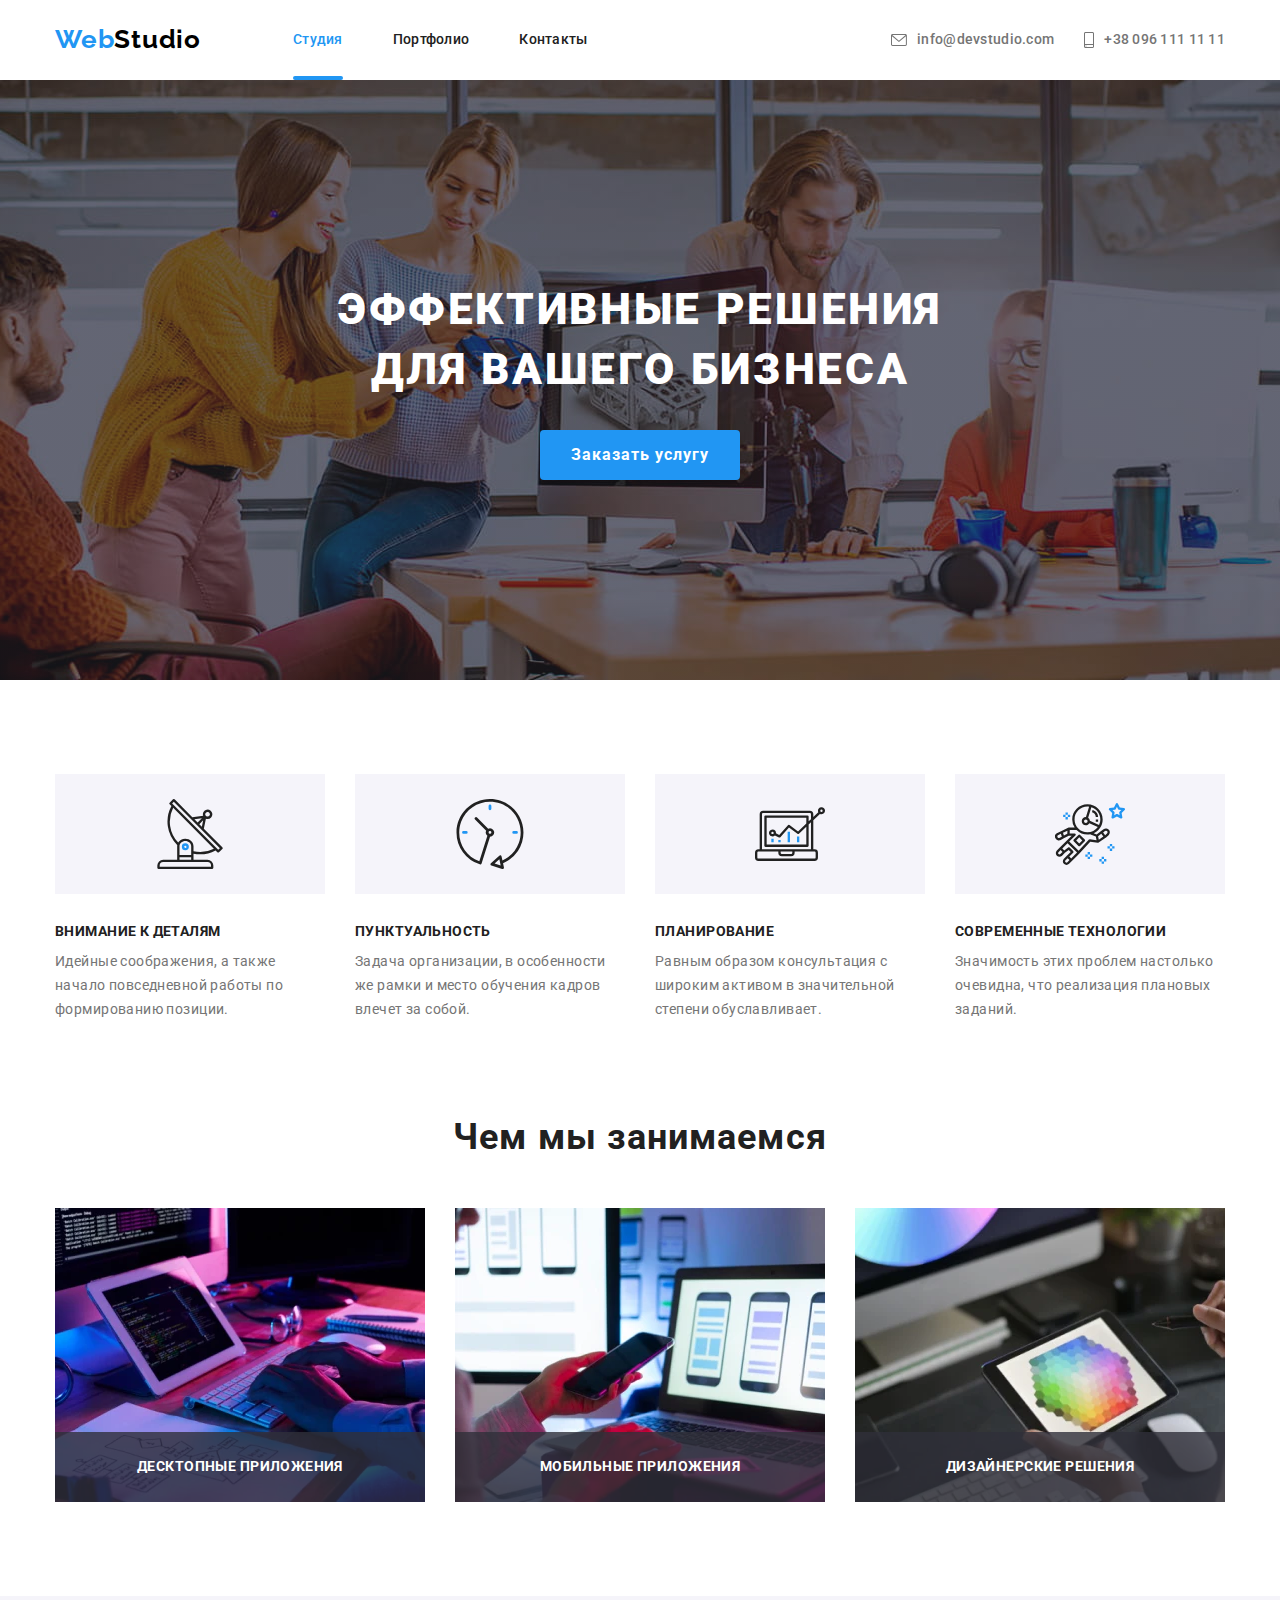
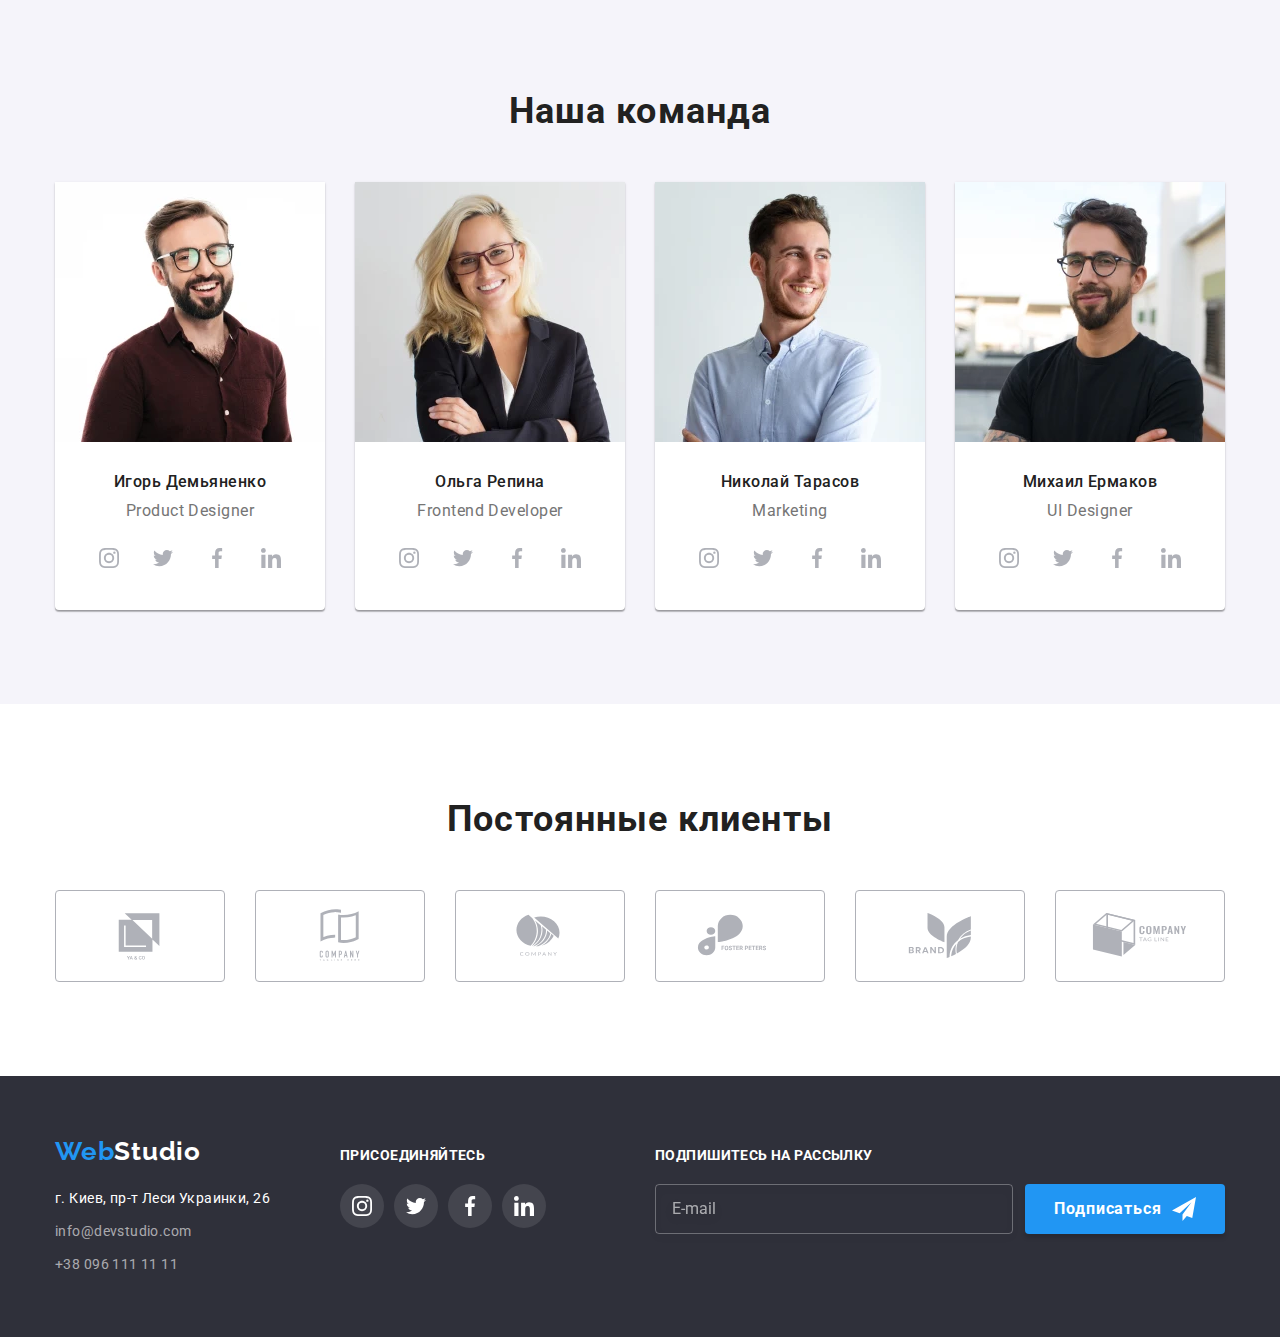
==== commit 0479a698: "Створює адаптивну графіку для секції  work" ====
--- a/index.html
+++ b/index.html
@@ -175,21 +175,78 @@
 					<h2 class="work__title">Чем мы занимаемся</h2>
 					<ul class="work__list list">
 						<li class="work__item">
-							<img class="work__icon" src="./images/work-1.jpg" alt="Процесс написания кода" width="370" height="294" />
+							<picture>
+								<!-- desktop screen -->
+								<source
+									media="(min-width: 1200px)"
+									srcset="./images/work/work-1-lg.webp 1x, ./images/work/work-1-lg@2x.webp 2x"
+									type="image/jpg"
+								/>
+
+								<source
+									media="(min-width: 1200px)"
+									srcset="./images/work/work-1-lg.jpg 1x, ./images/work/work-1-lg@2x.jpg 2x"
+									type="image/jpg"
+								/>
+
+								<img
+									class="work__icon"
+									src="./images/work/work-1-lg.jpg"
+									alt="Процесс написания кода"
+									width="370"
+									height="294"
+								/>
+							</picture>
 							<p class="work__subtitle subtitle subtitle--inverse subtitle--centered">Десктопные приложения</p>
 						</li>
 						<li class="work__item">
-							<img
-								class="work__icon"
-								src="./images/work-2.jpg"
-								alt="Работа с дизайном сайта для мобильной версии"
-								width="370"
-								height="294"
-							/>
+							<picture>
+								<!-- desktop screen -->
+								<source
+									media="(min-width: 1200px)"
+									srcset="./images/work/work-2-lg.webp 1x, ./images/work/work-2-lg@2x.webp 2x"
+									type="image/jpg"
+								/>
+
+								<source
+									media="(min-width: 1200px)"
+									srcset="./images/work/work-2-lg.jpg 1x, ./images/work/work-2-lg@2x.jpg 2x"
+									type="image/jpg"
+								/>
+
+								<img
+									class="work__icon"
+									src="./images/work/work-2-lg.jpg"
+									alt="Работа с дизайном сайта для мобильной версии"
+									width="370"
+									height="294"
+								/>
+							</picture>
 							<p class="work__subtitle subtitle subtitle--inverse subtitle--centered">Мобильные приложения</p>
 						</li>
 						<li class="work__item">
-							<img class="work__icon" src="./images/work-3.jpg" alt="Работа с цветом" width="370" height="294" />
+							<picture>
+								<!-- desktop screen -->
+								<source
+									media="(min-width: 1200px)"
+									srcset="./images/work/work-3-lg.webp 1x, ./images/work/work-3-lg@2x.webp 2x"
+									type="image/jpg"
+								/>
+
+								<source
+									media="(min-width: 1200px)"
+									srcset="./images/work/work-3-lg.jpg 1x, ./images/work/work-3-lg@2x.jpg 2x"
+									type="image/jpg"
+								/>
+
+								<img
+									class="work__icon"
+									src="./images/work/work-3-lg.jpg"
+									alt="Работа с цветом"
+									width="370"
+									height="294"
+								/>
+							</picture>
 							<p class="work__subtitle subtitle subtitle--inverse subtitle--centered">Дизайнерские решения</p>
 						</li>
 					</ul>
@@ -203,7 +260,7 @@
 					<ul class="team__list card-set list">
 						<li class="team__item card-set__item item">
 							<picture>
-								<!-- desktop screnn -->
+								<!-- desktop screen -->
 
 								<source
 									media="(min-width: 1200px)"
@@ -217,7 +274,7 @@
 									type="image/jpg"
 								/>
 
-								<!-- tablet screnn -->
+								<!-- tablet screen -->
 								<source
 									media="(min-width: 768px)"
 									srcset="./images/team/team-1-md.webp 1x, ./images/team/team-1-md@2x.webp 2x"
@@ -230,7 +287,7 @@
 									type="image/jpg"
 								/>
 
-								<!-- tablet screnn -->
+								<!-- mobile screen -->
 								<source
 									media="(max-width: 767px)"
 									srcset="./images/team/team-1-sm.webp 1x, ./images/team/team-1-sm@2x.webp 2x"
@@ -286,7 +343,7 @@
 						</li>
 						<li class="team__item card-set__item item">
 							<picture>
-								<!-- desktop screnn -->
+								<!-- desktop screen -->
 
 								<source
 									media="(min-width: 1200px)"
@@ -300,7 +357,7 @@
 									type="image/jpg"
 								/>
 
-								<!-- tablet screnn -->
+								<!-- tablet screen -->
 								<source
 									media="(min-width: 768px)"
 									srcset="./images/team/team-2-md.webp 1x, ./images/team/team-2-md@2x.webp 2x"
@@ -313,7 +370,7 @@
 									type="image/jpg"
 								/>
 
-								<!-- tablet screnn -->
+								<!-- mobile screen -->
 								<source
 									media="(max-width: 767px)"
 									srcset="./images/team/team-2-sm.webp 1x, ./images/team/team-2-sm@2x.webp 2x"
@@ -368,7 +425,7 @@
 						</li>
 						<li class="team__item card-set__item item">
 							<picture>
-								<!-- desktop screnn -->
+								<!-- desktop screen -->
 
 								<source
 									media="(min-width: 1200px)"
@@ -382,7 +439,7 @@
 									type="image/jpg"
 								/>
 
-								<!-- tablet screnn -->
+								<!-- tablet screen -->
 								<source
 									media="(min-width: 768px)"
 									srcset="./images/team/team-3-md.webp 1x, ./images/team/team-3-md@2x.webp 2x"
@@ -395,7 +452,7 @@
 									type="image/jpg"
 								/>
 
-								<!-- tablet screnn -->
+								<!-- mobile screen -->
 								<source
 									media="(max-width: 767px)"
 									srcset="./images/team/team-3-sm.webp 1x, ./images/team/team-3-sm@2x.webp 2x"
@@ -450,7 +507,7 @@
 						</li>
 						<li class="team__item card-set__item item">
 							<picture>
-								<!-- desktop screnn -->
+								<!-- desktop screen -->
 
 								<source
 									media="(min-width: 1200px)"
@@ -464,7 +521,7 @@
 									type="image/jpg"
 								/>
 
-								<!-- tablet screnn -->
+								<!-- tablet screen -->
 								<source
 									media="(min-width: 768px)"
 									srcset="./images/team/team-4-md.webp 1x, ./images/team/team-4-md@2x.webp 2x"
@@ -477,7 +534,7 @@
 									type="image/jpg"
 								/>
 
-								<!-- tablet screnn -->
+								<!-- mobile screen -->
 								<source
 									media="(max-width: 767px)"
 									srcset="./images/team/team-4-sm.webp 1x, ./images/team/team-4-sm@2x.webp 2x"
